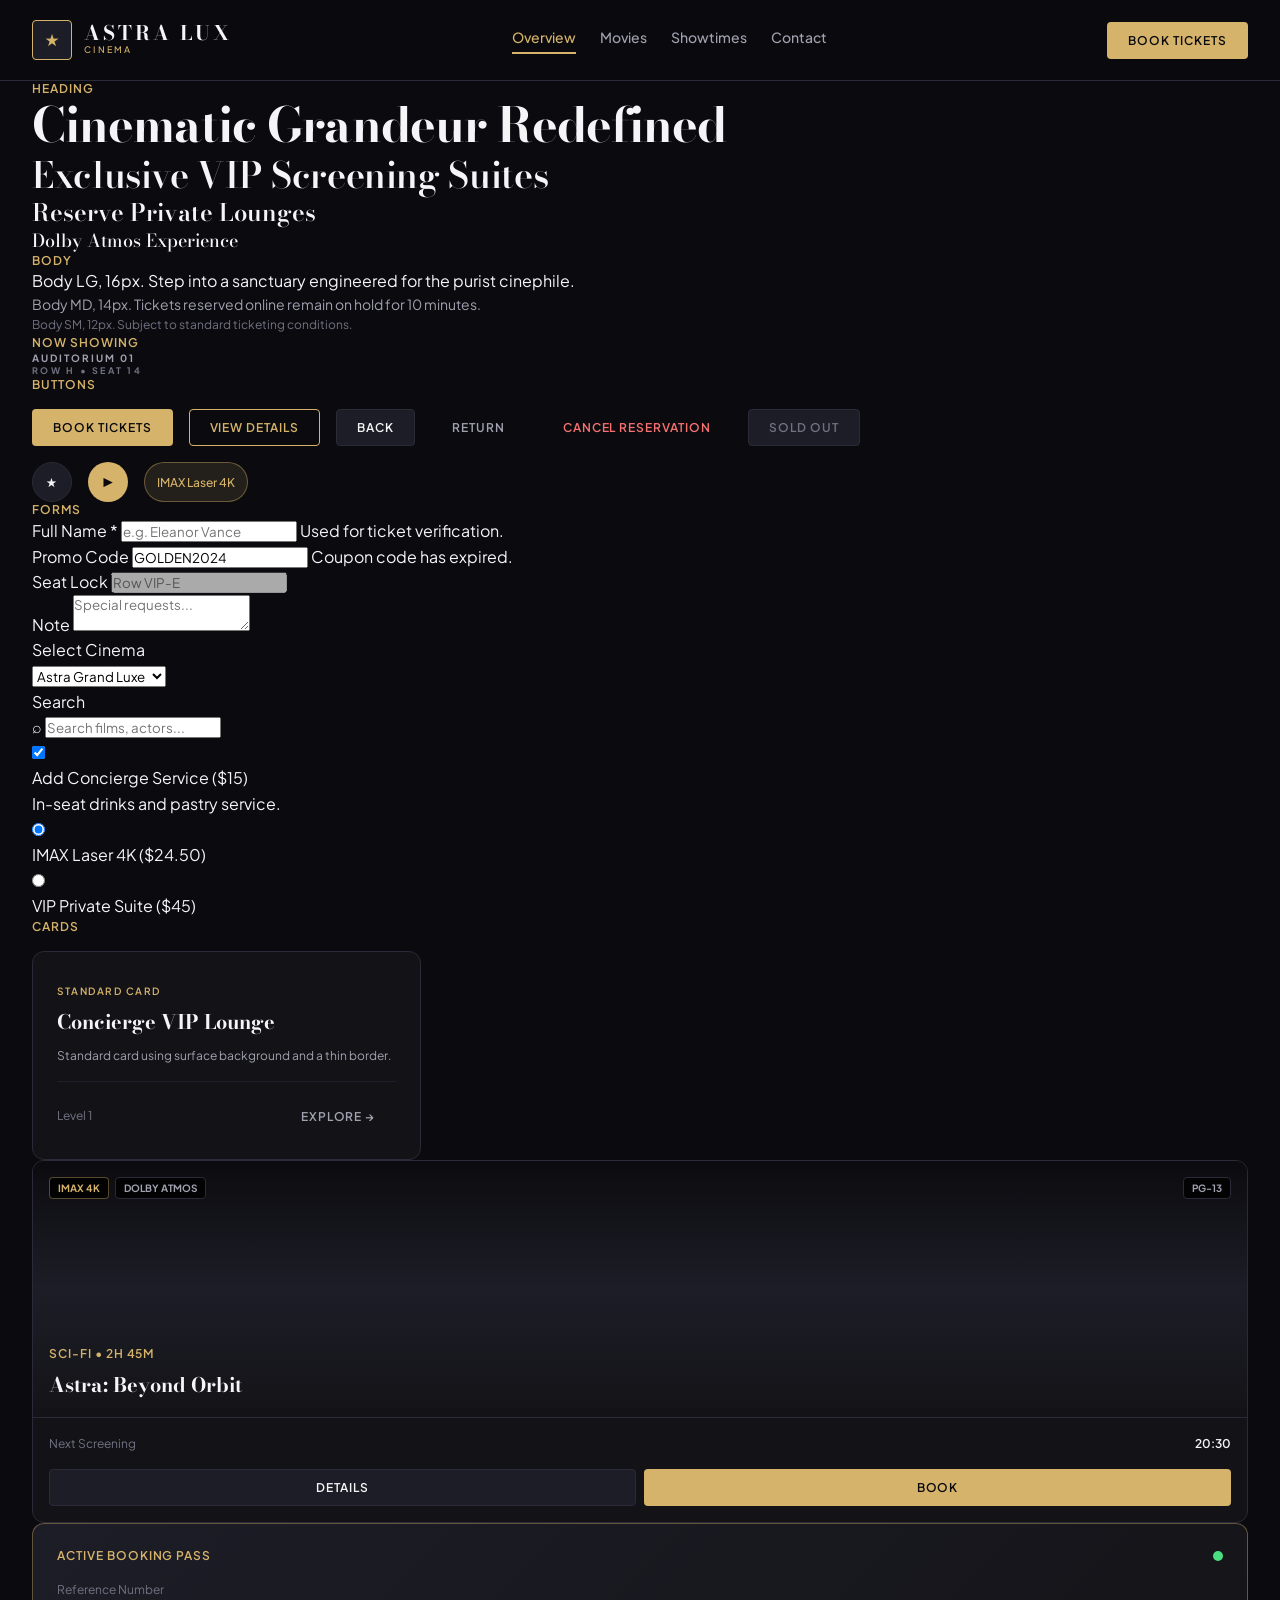
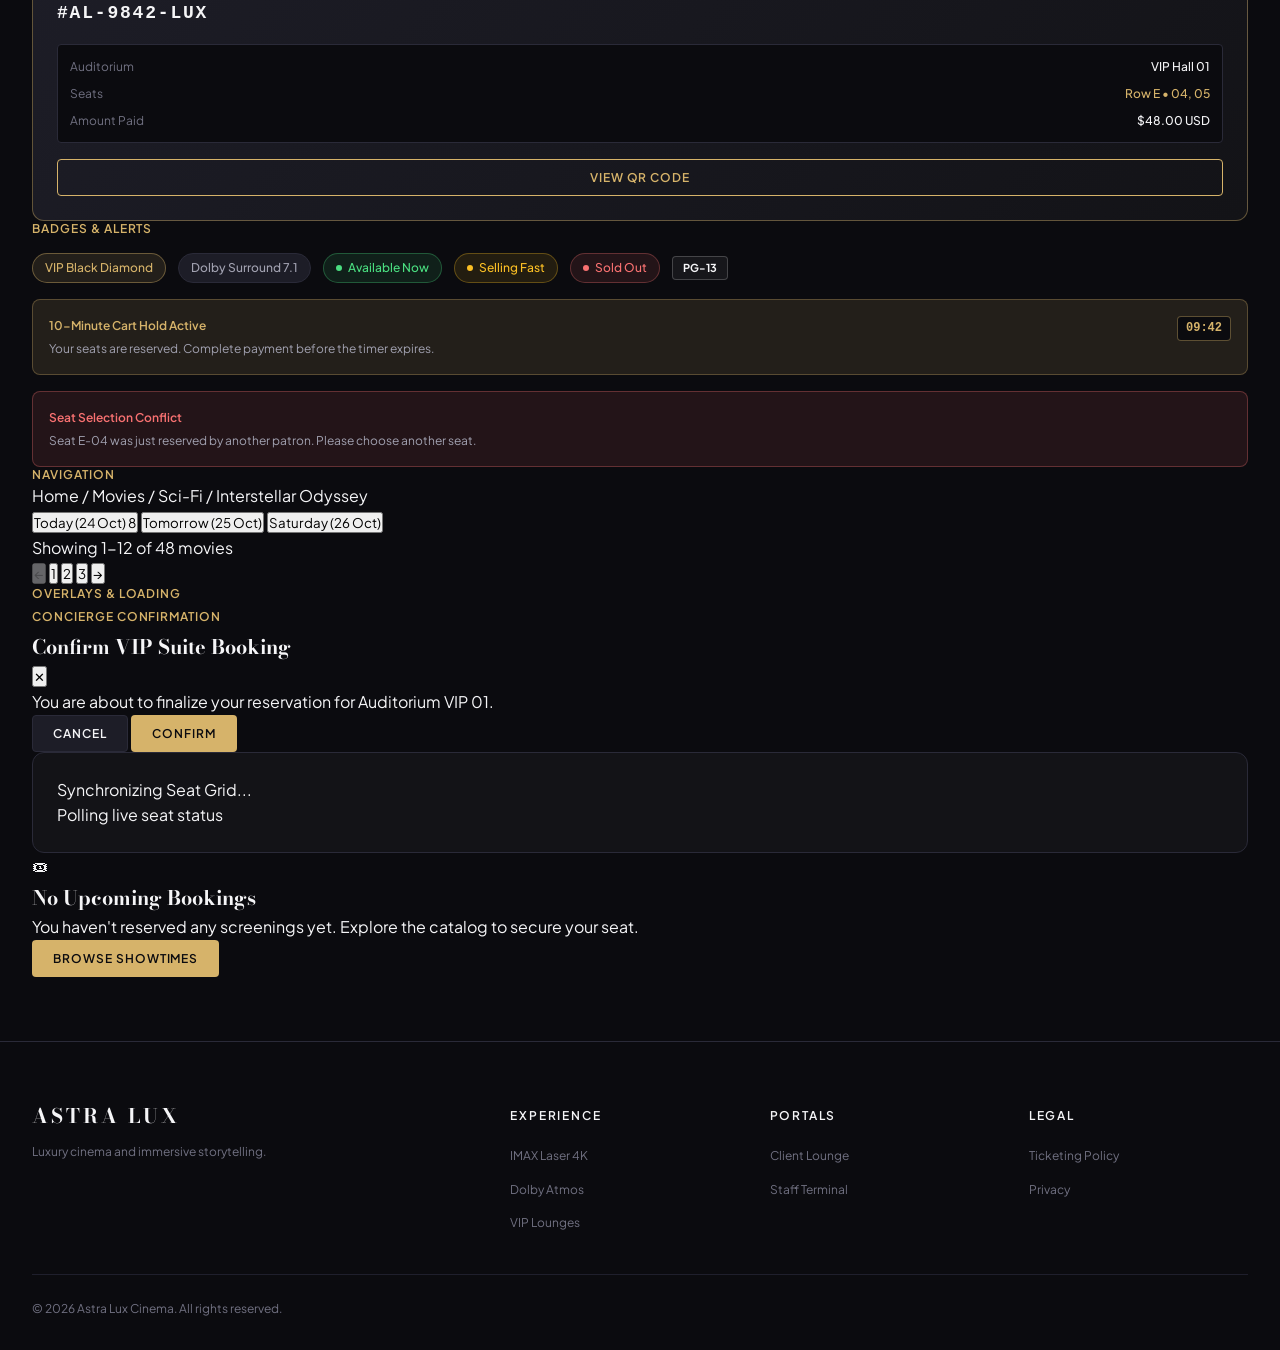
==== index.html @ 8c8167d5 "feat: add navigation and overlay components" ====
<!DOCTYPE html>
<html lang ="en">
    <head>
        <meta charset="UTF-8">
        <meta name="viewport" content="width=device-width, initial-scale=1.0">
        <title>Astra Lux Design System</title>

       <link rel="preconnect" href="https://fonts.googleapis.com">
       <link rel="preconnect" href="https://fonts.gstatic.com" crossorigin>
       <link href="https://fonts.googleapis.com/css2?family=Bodoni+Moda:wght@400..900&family=Plus+Jakarta+Sans:wght@300;400;500;600;700&display=swap" rel="stylesheet">
        <link rel="stylesheet" href="assets/css/style.css">
    </head>
   <body>
    <header class="site-header">
        <div class="container header-inner">
            <div class="logo">
                <div class="logo-mark">★</div>
                <div>
                    <span class="logo-name">Astra Lux</span>
                    <span class="logo-sub">Cinema</span>
                </div>
            </div>

            <nav class="nav">
                <a class="nav-link active" href="#">Overview</a>
                <a class="nav-link" href="#">Movies</a>
                <a class="nav-link" href="#">Showtimes</a>
                <a class="nav-link" href="#">Contact</a>
            </nav>

            <button class="btn btn-primary">Book Tickets</button>
        </div>
    </header>

    <main>
    <div class="container">

        <section>
            <p class="label-lg">Heading</p>
            <h1 class="heading-xl">Cinematic Grandeur Redefined</h1>
            <h2 class="heading-lg">Exclusive VIP Screening Suites</h2>
            <h3 class="heading-md">Reserve Private Lounges</h3>
            <h4 class="heading-sm">Dolby Atmos Experience</h4>
        </section>

        <section>
            <p class="label-lg">Body</p>
            <p class="body-lg">Body LG, 16px. Step into a sanctuary engineered for the purist cinephile.</p>
            <p class="body-md">Body MD, 14px. Tickets reserved online remain on hold for 10 minutes.</p>
            <p class="body-sm">Body SM, 12px. Subject to standard ticketing conditions.</p>
        </section>

        <section>
            <p class="label-lg">Now Showing</p>
            <p class="label-md">Auditorium 01</p>
            <p class="label-sm">Row H • Seat 14</p>
        </section>
        <section>
    <p class="label-lg">Buttons</p>

    <div class="btn-row">
        <button class="btn btn-primary">Book Tickets</button>
        <button class="btn btn-outline">View Details</button>
        <button class="btn btn-surface">Back</button>
        <button class="btn btn-ghost">Return</button>
        <button class="btn btn-danger">Cancel Reservation</button>
        <button class="btn btn-primary" disabled>Sold Out</button>
    </div>

    <div class="btn-row">
        <button class="btn btn-icon btn-surface" aria-label="Bookmark">★</button>
        <button class="btn btn-icon btn-primary" aria-label="Play">▶</button>
        <button class="btn btn-pill">IMAX Laser 4K</button>
    </div>
</section>
<section>
    <p class="label-lg">Forms</p>

    <div class="form-group">
        <label class="form-label" for="name">
            Full Name <span class="form-required">*</span>
        </label>
        <input class="form-input" id="name" type="text" placeholder="e.g. Eleanor Vance">
        <span class="form-help">Used for ticket verification.</span>
    </div>

    <div class="form-group">
        <label class="form-label" for="promo">Promo Code</label>
        <input class="form-input error" id="promo" type="text" value="GOLDEN2024">
        <span class="form-error">Coupon code has expired.</span>
    </div>

    <div class="form-group">
        <label class="form-label" for="seat">Seat Lock</label>
        <input class="form-input" id="seat" type="text" value="Row VIP-E" disabled>
    </div>

    <div class="form-group">
        <label class="form-label" for="note">Note</label>
        <textarea class="form-input form-textarea" id="note" placeholder="Special requests..."></textarea>
    </div>
    <div class="form-grid">
    <div class="form-group">
        <label class="form-label" for="cinema">Select Cinema</label>
        <div class="form-select-wrap">
            <select class="form-select" id="cinema">
                <option>Astra Grand Luxe</option>
                <option>Astra IMAX Marina</option>
                <option>Astra VIP Suites</option>
            </select>
        </div>
    </div>

    <div class="form-group">
        <label class="form-label" for="search">Search</label>
        <div class="form-search">
            <span class="form-icon">⌕</span>
            <input class="form-input" id="search" type="text" placeholder="Search films, actors...">
        </div>
    </div>
</div>

<label class="form-check">
    <input type="checkbox" checked>
    <div>
        <span class="form-check-title">Add Concierge Service ($15)</span>
        <p class="form-check-desc">In-seat drinks and pastry service.</p>
    </div>
</label>

<label class="form-check">
    <input type="radio" name="tier" checked>
    <div><span class="form-check-title">IMAX Laser 4K ($24.50)</span></div>
</label>

<label class="form-check">
    <input type="radio" name="tier">
    <div><span class="form-check-title">VIP Private Suite ($45)</span></div>
</label>

</section>
<section>
    <p class="label-lg">Cards</p>

    <div class="card-grid">
        <div class="card">
            <span class="card-label">Standard Card</span>
            <h3 class="card-title">Concierge VIP Lounge</h3>
            <p class="card-text">Standard card using surface background and a thin border.</p>
            <div class="card-footer">
                <span class="body-sm">Level 1</span>
                <button class="btn btn-ghost">Explore →</button>
            </div>
        </div>
    </div>
</section>
<div class="movie-card">
    <div class="movie-poster">
        <div class="poster-top">
            <div class="poster-tags">
                <span class="poster-tag poster-tag-gold">IMAX 4K</span>
                <span class="poster-tag">Dolby Atmos</span>
            </div>
            <span class="poster-tag">PG-13</span>
        </div>
        <div>
            <span class="label-lg">Sci-Fi • 2h 45m</span>
            <h3 class="card-title">Astra: Beyond Orbit</h3>
        </div>
    </div>
    <div class="movie-body">
        <div class="movie-row">
            <span>Next Screening</span>
            <span class="movie-time">20:30</span>
        </div>
        <div class="movie-actions">
            <button class="btn btn-surface">Details</button>
            <button class="btn btn-primary">Book</button>
        </div>
    </div>
</div>

<div class="pass">
    <div class="pass-header">
        <span class="label-lg">Active Booking Pass</span>
        <span class="pass-dot"></span>
    </div>

    <p class="pass-label">Reference Number</p>
    <p class="pass-ref">#AL-9842-LUX</p>

    <div class="pass-details">
        <div class="pass-row">
            <span>Auditorium</span>
            <span class="pass-value">VIP Hall 01</span>
        </div>
        <div class="pass-row">
            <span>Seats</span>
            <span class="pass-value pass-gold">Row E • 04, 05</span>
        </div>
        <div class="pass-row">
            <span>Amount Paid</span>
            <span class="pass-value">$48.00 USD</span>
        </div>
    </div>

    <button class="btn btn-outline pass-btn">View QR Code</button>
</div>
<section>
    <p class="label-lg">Badges &amp; Alerts</p>

    <div class="badge-row">
        <span class="badge badge-gold">VIP Black Diamond</span>
        <span class="badge badge-neutral">Dolby Surround 7.1</span>
        <span class="badge badge-success"><span class="badge-dot"></span>Available Now</span>
        <span class="badge badge-warning"><span class="badge-dot"></span>Selling Fast</span>
        <span class="badge badge-error"><span class="badge-dot"></span>Sold Out</span>
        <span class="badge badge-rating">PG-13</span>
    </div>

    <div class="alert alert-info">
        <div>
            <span class="alert-title">10-Minute Cart Hold Active</span>
            <p class="alert-text">Your seats are reserved. Complete payment before the timer expires.</p>
        </div>
        <span class="alert-timer">09:42</span>
    </div>

    <div class="alert alert-error">
        <div>
            <span class="alert-title">Seat Selection Conflict</span>
            <p class="alert-text">Seat E-04 was just reserved by another patron. Please choose another seat.</p>
        </div>
    </div>
</section>
<section>
    <p class="label-lg">Navigation</p>

    <nav class="breadcrumb">
        <a href="#">Home</a>
        <span>/</span>
        <a href="#">Movies</a>
        <span>/</span>
        <a href="#">Sci-Fi</a>
        <span>/</span>
        <span class="breadcrumb-current">Interstellar Odyssey</span>
    </nav>

    <div class="tabs">
        <button class="tab active">Today (24 Oct) <span class="tab-count">8</span></button>
        <button class="tab">Tomorrow (25 Oct)</button>
        <button class="tab">Saturday (26 Oct)</button>
    </div>

    <div class="pagination">
        <span class="pagination-info">Showing 1-12 of 48 movies</span>
        <div class="pagination-pages">
            <button class="page-btn" disabled>←</button>
            <button class="page-btn active">1</button>
            <button class="page-btn">2</button>
            <button class="page-btn">3</button>
            <button class="page-btn">→</button>
        </div>
    </div>
</section>
<section>
    <p class="label-lg">Overlays &amp; Loading</p>

    <div class="overlay-grid">

        <!-- Modal -->
        <div class="modal">
            <div class="modal-header">
                <div>
                    <span class="label-lg">Concierge Confirmation</span>
                    <h4 class="card-title">Confirm VIP Suite Booking</h4>
                </div>
                <button class="modal-close" aria-label="Close">✕</button>
            </div>
            <p class="modal-text">You are about to finalize your reservation for Auditorium VIP 01.</p>
            <div class="modal-actions">
                <button class="btn btn-surface">Cancel</button>
                <button class="btn btn-primary">Confirm</button>
            </div>
        </div>

        <!-- Loading -->
        <div class="card">
            <div class="loading-row">
                <div class="spinner"></div>
                <div>
                    <p class="loading-title">Synchronizing Seat Grid...</p>
                    <p class="loading-sub">Polling live seat status</p>
                </div>
            </div>
            <div class="skeleton-box">
                <div class="skeleton skeleton-line-lg"></div>
                <div class="skeleton skeleton-line-md"></div>
                <div class="skeleton skeleton-block"></div>
            </div>
        </div>

        <!-- Trạng thái trống -->
        <div class="empty">
            <div class="empty-icon">🎟</div>
            <h4 class="card-title">No Upcoming Bookings</h4>
            <p class="empty-text">You haven't reserved any screenings yet. Explore the catalog to secure your seat.</p>
            <button class="btn btn-primary">Browse Showtimes</button>
        </div>

    </div>
</section>
    </div>
</main>
    <footer class="site-footer">
    <div class="container">
        <div class="footer-grid">
            <div>
                <span class="logo-name">Astra Lux</span>
                <p class="footer-desc">Luxury cinema and immersive storytelling.</p>
            </div>

            <div>
                <span class="footer-title">Experience</span>
                <ul class="footer-links">
                    <li><a href="#">IMAX Laser 4K</a></li>
                    <li><a href="#">Dolby Atmos</a></li>
                    <li><a href="#">VIP Lounges</a></li>
                </ul>
            </div>

            <div>
                <span class="footer-title">Portals</span>
                <ul class="footer-links">
                    <li><a href="#">Client Lounge</a></li>
                    <li><a href="#">Staff Terminal</a></li>
                </ul>
            </div>

            <div>
                <span class="footer-title">Legal</span>
                <ul class="footer-links">
                    <li><a href="#">Ticketing Policy</a></li>
                    <li><a href="#">Privacy</a></li>
                </ul>
            </div>
        </div>

        <div class="footer-bottom">© 2026 Astra Lux Cinema. All rights reserved.</div>

    </div>
</footer>
</body>
</html>
---- assets/css/style.css ----
@import url("variables.css");
@import url("base.css");
@import url("typography.css");
@import url("buttons.css");
@import url("forms.css");
@import url("cards.css");
@import url("feedback.css");
@import url("layout.css");
@import url("responsive.css");
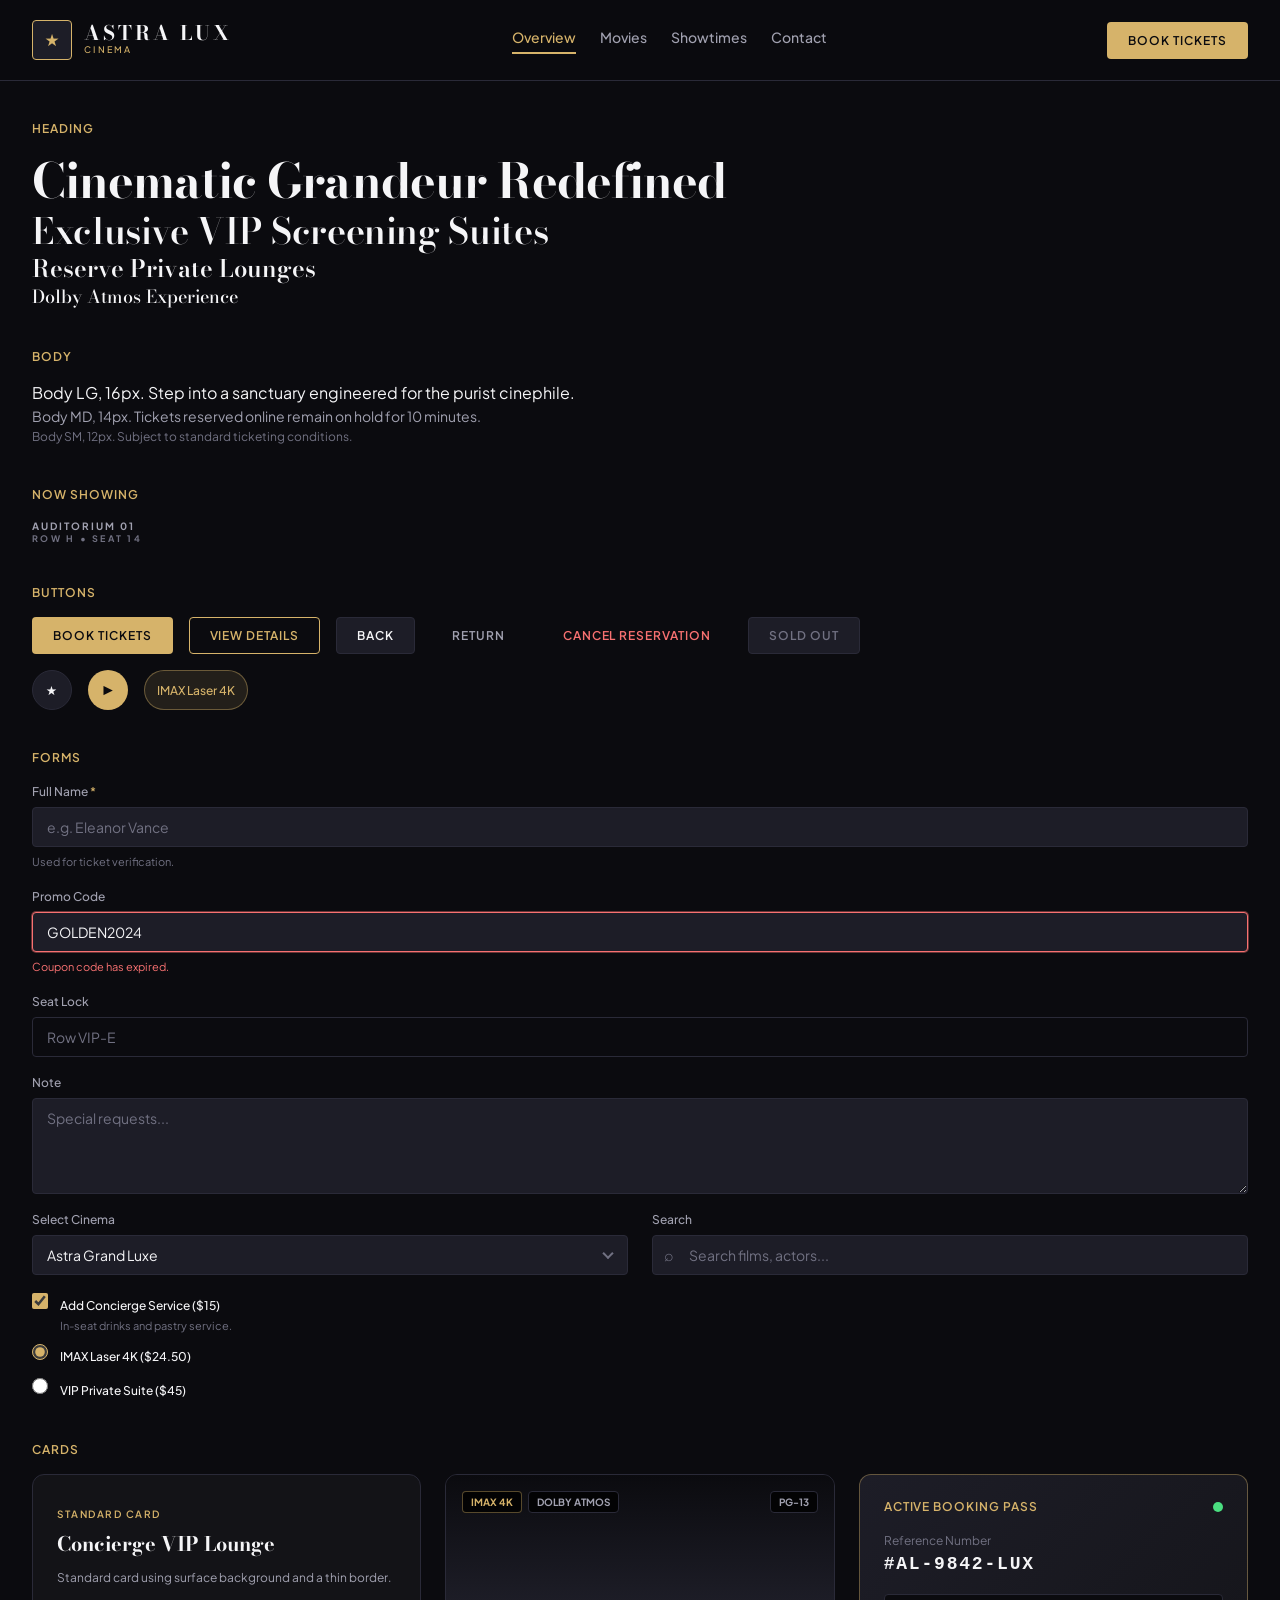
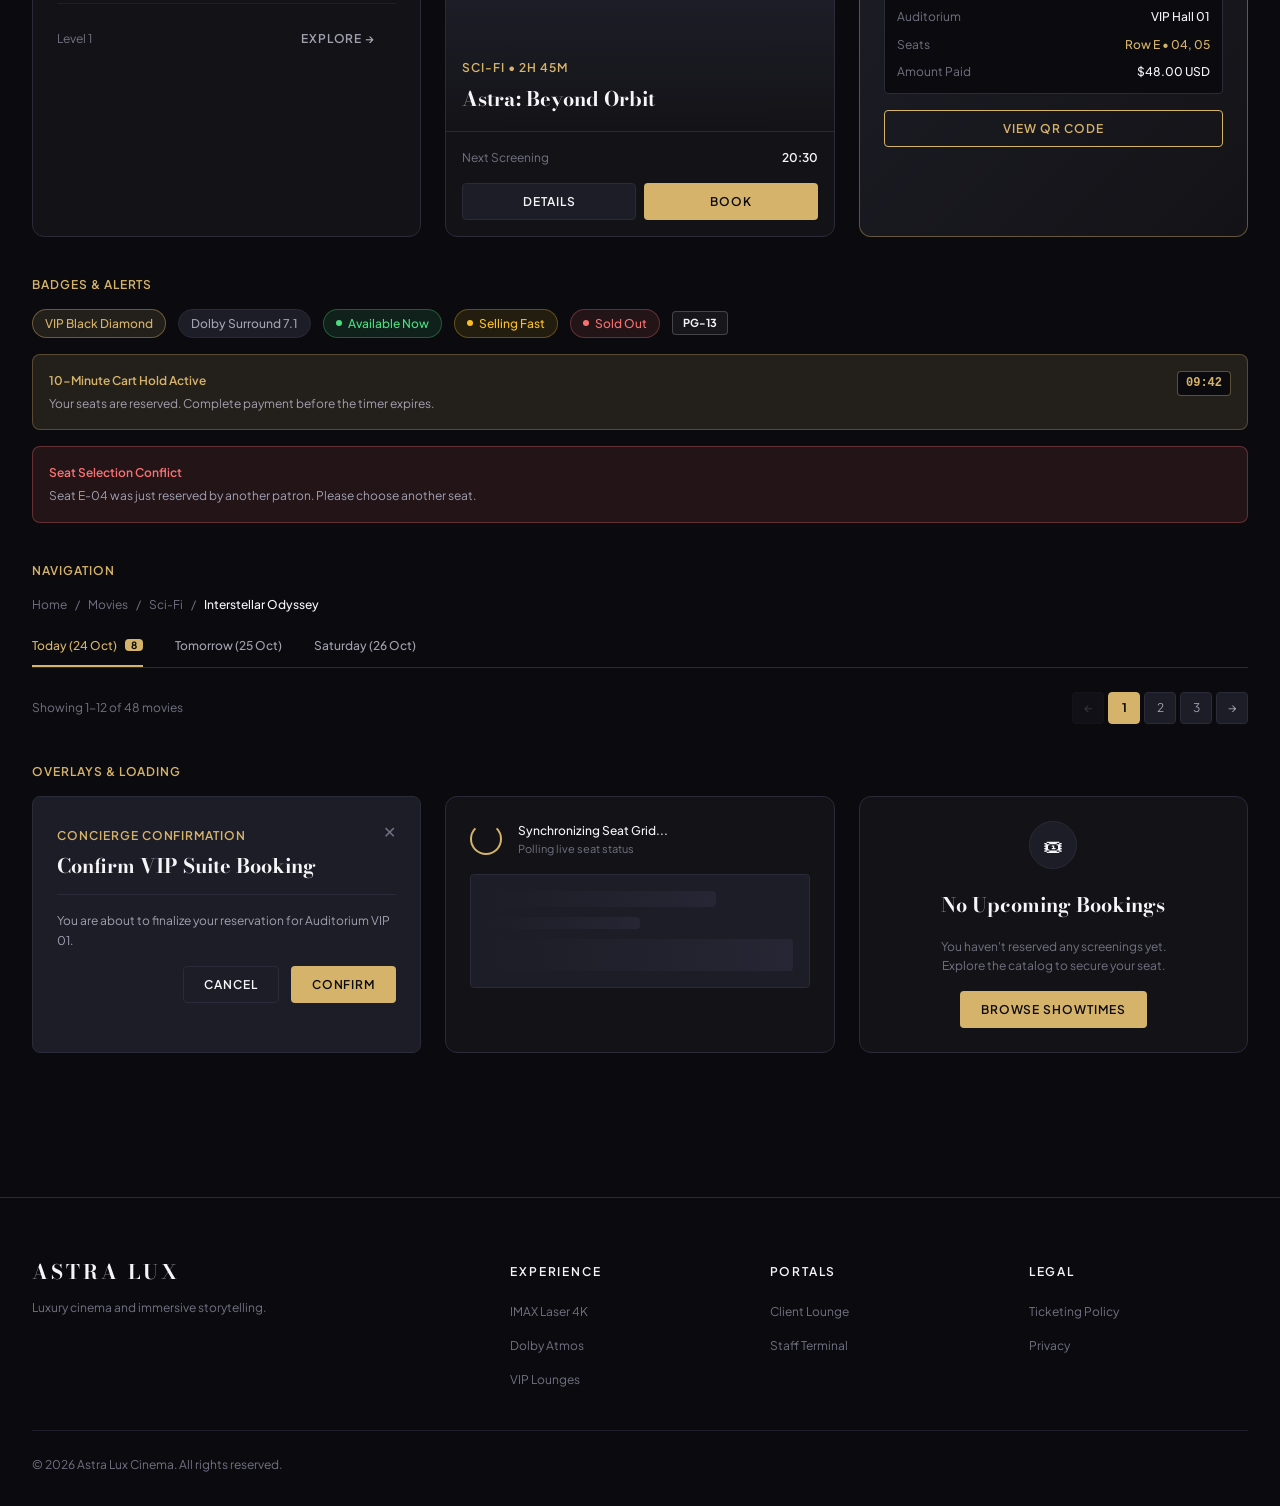
==== commit 2bfc11c3: "fix: group cards inside card-grid" ====
--- a/index.html
+++ b/index.html
@@ -1,16 +1,20 @@
 <!DOCTYPE html>
-<html lang ="en">
-    <head>
-        <meta charset="UTF-8">
-        <meta name="viewport" content="width=device-width, initial-scale=1.0">
-        <title>Astra Lux Design System</title>
-
-       <link rel="preconnect" href="https://fonts.googleapis.com">
-       <link rel="preconnect" href="https://fonts.gstatic.com" crossorigin>
-       <link href="https://fonts.googleapis.com/css2?family=Bodoni+Moda:wght@400..900&family=Plus+Jakarta+Sans:wght@300;400;500;600;700&display=swap" rel="stylesheet">
-        <link rel="stylesheet" href="assets/css/style.css">
-    </head>
-   <body>
+<html lang="en">
+
+<head>
+    <meta charset="UTF-8">
+    <meta name="viewport" content="width=device-width, initial-scale=1.0">
+    <title>Astra Lux Design System</title>
+
+    <link rel="preconnect" href="https://fonts.googleapis.com">
+    <link rel="preconnect" href="https://fonts.gstatic.com" crossorigin>
+    <link
+        href="https://fonts.googleapis.com/css2?family=Bodoni+Moda:wght@400..900&family=Plus+Jakarta+Sans:wght@300;400;500;600;700&display=swap"
+        rel="stylesheet">
+    <link rel="stylesheet" href="assets/css/style.css">
+</head>
+
+<body>
     <header class="site-header">
         <div class="container header-inner">
             <div class="logo">
@@ -33,322 +37,323 @@
     </header>
 
     <main>
-    <div class="container">
-
-        <section>
-            <p class="label-lg">Heading</p>
-            <h1 class="heading-xl">Cinematic Grandeur Redefined</h1>
-            <h2 class="heading-lg">Exclusive VIP Screening Suites</h2>
-            <h3 class="heading-md">Reserve Private Lounges</h3>
-            <h4 class="heading-sm">Dolby Atmos Experience</h4>
-        </section>
-
-        <section>
-            <p class="label-lg">Body</p>
-            <p class="body-lg">Body LG, 16px. Step into a sanctuary engineered for the purist cinephile.</p>
-            <p class="body-md">Body MD, 14px. Tickets reserved online remain on hold for 10 minutes.</p>
-            <p class="body-sm">Body SM, 12px. Subject to standard ticketing conditions.</p>
-        </section>
-
-        <section>
-            <p class="label-lg">Now Showing</p>
-            <p class="label-md">Auditorium 01</p>
-            <p class="label-sm">Row H • Seat 14</p>
-        </section>
-        <section>
-    <p class="label-lg">Buttons</p>
-
-    <div class="btn-row">
-        <button class="btn btn-primary">Book Tickets</button>
-        <button class="btn btn-outline">View Details</button>
-        <button class="btn btn-surface">Back</button>
-        <button class="btn btn-ghost">Return</button>
-        <button class="btn btn-danger">Cancel Reservation</button>
-        <button class="btn btn-primary" disabled>Sold Out</button>
-    </div>
-
-    <div class="btn-row">
-        <button class="btn btn-icon btn-surface" aria-label="Bookmark">★</button>
-        <button class="btn btn-icon btn-primary" aria-label="Play">▶</button>
-        <button class="btn btn-pill">IMAX Laser 4K</button>
-    </div>
-</section>
-<section>
-    <p class="label-lg">Forms</p>
-
-    <div class="form-group">
-        <label class="form-label" for="name">
-            Full Name <span class="form-required">*</span>
-        </label>
-        <input class="form-input" id="name" type="text" placeholder="e.g. Eleanor Vance">
-        <span class="form-help">Used for ticket verification.</span>
-    </div>
-
-    <div class="form-group">
-        <label class="form-label" for="promo">Promo Code</label>
-        <input class="form-input error" id="promo" type="text" value="GOLDEN2024">
-        <span class="form-error">Coupon code has expired.</span>
-    </div>
-
-    <div class="form-group">
-        <label class="form-label" for="seat">Seat Lock</label>
-        <input class="form-input" id="seat" type="text" value="Row VIP-E" disabled>
-    </div>
-
-    <div class="form-group">
-        <label class="form-label" for="note">Note</label>
-        <textarea class="form-input form-textarea" id="note" placeholder="Special requests..."></textarea>
-    </div>
-    <div class="form-grid">
-    <div class="form-group">
-        <label class="form-label" for="cinema">Select Cinema</label>
-        <div class="form-select-wrap">
-            <select class="form-select" id="cinema">
-                <option>Astra Grand Luxe</option>
-                <option>Astra IMAX Marina</option>
-                <option>Astra VIP Suites</option>
-            </select>
+        <div class="container">
+
+            <section>
+                <p class="label-lg">Heading</p>
+                <h1 class="heading-xl">Cinematic Grandeur Redefined</h1>
+                <h2 class="heading-lg">Exclusive VIP Screening Suites</h2>
+                <h3 class="heading-md">Reserve Private Lounges</h3>
+                <h4 class="heading-sm">Dolby Atmos Experience</h4>
+            </section>
+
+            <section>
+                <p class="label-lg">Body</p>
+                <p class="body-lg">Body LG, 16px. Step into a sanctuary engineered for the purist cinephile.</p>
+                <p class="body-md">Body MD, 14px. Tickets reserved online remain on hold for 10 minutes.</p>
+                <p class="body-sm">Body SM, 12px. Subject to standard ticketing conditions.</p>
+            </section>
+
+            <section>
+                <p class="label-lg">Now Showing</p>
+                <p class="label-md">Auditorium 01</p>
+                <p class="label-sm">Row H • Seat 14</p>
+            </section>
+            <section>
+                <p class="label-lg">Buttons</p>
+
+                <div class="btn-row">
+                    <button class="btn btn-primary">Book Tickets</button>
+                    <button class="btn btn-outline">View Details</button>
+                    <button class="btn btn-surface">Back</button>
+                    <button class="btn btn-ghost">Return</button>
+                    <button class="btn btn-danger">Cancel Reservation</button>
+                    <button class="btn btn-primary" disabled>Sold Out</button>
+                </div>
+
+                <div class="btn-row">
+                    <button class="btn btn-icon btn-surface" aria-label="Bookmark">★</button>
+                    <button class="btn btn-icon btn-primary" aria-label="Play">▶</button>
+                    <button class="btn btn-pill">IMAX Laser 4K</button>
+                </div>
+            </section>
+            <section>
+                <p class="label-lg">Forms</p>
+
+                <div class="form-group">
+                    <label class="form-label" for="name">
+                        Full Name <span class="form-required">*</span>
+                    </label>
+                    <input class="form-input" id="name" type="text" placeholder="e.g. Eleanor Vance">
+                    <span class="form-help">Used for ticket verification.</span>
+                </div>
+
+                <div class="form-group">
+                    <label class="form-label" for="promo">Promo Code</label>
+                    <input class="form-input error" id="promo" type="text" value="GOLDEN2024">
+                    <span class="form-error">Coupon code has expired.</span>
+                </div>
+
+                <div class="form-group">
+                    <label class="form-label" for="seat">Seat Lock</label>
+                    <input class="form-input" id="seat" type="text" value="Row VIP-E" disabled>
+                </div>
+
+                <div class="form-group">
+                    <label class="form-label" for="note">Note</label>
+                    <textarea class="form-input form-textarea" id="note" placeholder="Special requests..."></textarea>
+                </div>
+                <div class="form-grid">
+                    <div class="form-group">
+                        <label class="form-label" for="cinema">Select Cinema</label>
+                        <div class="form-select-wrap">
+                            <select class="form-select" id="cinema">
+                                <option>Astra Grand Luxe</option>
+                                <option>Astra IMAX Marina</option>
+                                <option>Astra VIP Suites</option>
+                            </select>
+                        </div>
+                    </div>
+
+                    <div class="form-group">
+                        <label class="form-label" for="search">Search</label>
+                        <div class="form-search">
+                            <span class="form-icon">⌕</span>
+                            <input class="form-input" id="search" type="text" placeholder="Search films, actors...">
+                        </div>
+                    </div>
+                </div>
+
+                <label class="form-check">
+                    <input type="checkbox" checked>
+                    <div>
+                        <span class="form-check-title">Add Concierge Service ($15)</span>
+                        <p class="form-check-desc">In-seat drinks and pastry service.</p>
+                    </div>
+                </label>
+
+                <label class="form-check">
+                    <input type="radio" name="tier" checked>
+                    <div><span class="form-check-title">IMAX Laser 4K ($24.50)</span></div>
+                </label>
+
+                <label class="form-check">
+                    <input type="radio" name="tier">
+                    <div><span class="form-check-title">VIP Private Suite ($45)</span></div>
+                </label>
+
+            </section>
+            <section>
+                <p class="label-lg">Cards</p>
+                <div class="card-grid">
+                    <div class="card">
+                        <span class="card-label">Standard Card</span>
+                        <h3 class="card-title">Concierge VIP Lounge</h3>
+                        <p class="card-text">Standard card using surface background and a thin border.</p>
+                        <div class="card-footer">
+                            <span class="body-sm">Level 1</span>
+                            <button class="btn btn-ghost">Explore →</button>
+                        </div>
+                    </div>
+                    <div class="movie-card">
+                        <div class="movie-poster">
+                            <div class="poster-top">
+                                <div class="poster-tags">
+                                    <span class="poster-tag poster-tag-gold">IMAX 4K</span>
+                                    <span class="poster-tag">Dolby Atmos</span>
+                                </div>
+                                <span class="poster-tag">PG-13</span>
+                            </div>
+                            <div>
+                                <span class="label-lg">Sci-Fi • 2h 45m</span>
+                                <h3 class="card-title">Astra: Beyond Orbit</h3>
+                            </div>
+                        </div>
+                        <div class="movie-body">
+                            <div class="movie-row">
+                                <span>Next Screening</span>
+                                <span class="movie-time">20:30</span>
+                            </div>
+                            <div class="movie-actions">
+                                <button class="btn btn-surface">Details</button>
+                                <button class="btn btn-primary">Book</button>
+                            </div>
+                        </div>
+                    </div>
+
+                    <div class="pass">
+                        <div class="pass-header">
+                            <span class="label-lg">Active Booking Pass</span>
+                            <span class="pass-dot"></span>
+                        </div>
+
+                        <p class="pass-label">Reference Number</p>
+                        <p class="pass-ref">#AL-9842-LUX</p>
+
+                        <div class="pass-details">
+                            <div class="pass-row">
+                                <span>Auditorium</span>
+                                <span class="pass-value">VIP Hall 01</span>
+                            </div>
+                            <div class="pass-row">
+                                <span>Seats</span>
+                                <span class="pass-value pass-gold">Row E • 04, 05</span>
+                            </div>
+                            <div class="pass-row">
+                                <span>Amount Paid</span>
+                                <span class="pass-value">$48.00 USD</span>
+                            </div>
+                        </div>
+
+                        <button class="btn btn-outline pass-btn">View QR Code</button>
+                    </div>
+                </div>
+            </section>
+            <section>
+                <p class="label-lg">Badges &amp; Alerts</p>
+
+                <div class="badge-row">
+                    <span class="badge badge-gold">VIP Black Diamond</span>
+                    <span class="badge badge-neutral">Dolby Surround 7.1</span>
+                    <span class="badge badge-success"><span class="badge-dot"></span>Available Now</span>
+                    <span class="badge badge-warning"><span class="badge-dot"></span>Selling Fast</span>
+                    <span class="badge badge-error"><span class="badge-dot"></span>Sold Out</span>
+                    <span class="badge badge-rating">PG-13</span>
+                </div>
+
+                <div class="alert alert-info">
+                    <div>
+                        <span class="alert-title">10-Minute Cart Hold Active</span>
+                        <p class="alert-text">Your seats are reserved. Complete payment before the timer expires.</p>
+                    </div>
+                    <span class="alert-timer">09:42</span>
+                </div>
+
+                <div class="alert alert-error">
+                    <div>
+                        <span class="alert-title">Seat Selection Conflict</span>
+                        <p class="alert-text">Seat E-04 was just reserved by another patron. Please choose another seat.
+                        </p>
+                    </div>
+                </div>
+            </section>
+            <section>
+                <p class="label-lg">Navigation</p>
+
+                <nav class="breadcrumb">
+                    <a href="#">Home</a>
+                    <span>/</span>
+                    <a href="#">Movies</a>
+                    <span>/</span>
+                    <a href="#">Sci-Fi</a>
+                    <span>/</span>
+                    <span class="breadcrumb-current">Interstellar Odyssey</span>
+                </nav>
+
+                <div class="tabs">
+                    <button class="tab active">Today (24 Oct) <span class="tab-count">8</span></button>
+                    <button class="tab">Tomorrow (25 Oct)</button>
+                    <button class="tab">Saturday (26 Oct)</button>
+                </div>
+
+                <div class="pagination">
+                    <span class="pagination-info">Showing 1-12 of 48 movies</span>
+                    <div class="pagination-pages">
+                        <button class="page-btn" disabled>←</button>
+                        <button class="page-btn active">1</button>
+                        <button class="page-btn">2</button>
+                        <button class="page-btn">3</button>
+                        <button class="page-btn">→</button>
+                    </div>
+                </div>
+            </section>
+            <section>
+                <p class="label-lg">Overlays &amp; Loading</p>
+
+                <div class="overlay-grid">
+
+                    <!-- Modal -->
+                    <div class="modal">
+                        <div class="modal-header">
+                            <div>
+                                <span class="label-lg">Concierge Confirmation</span>
+                                <h4 class="card-title">Confirm VIP Suite Booking</h4>
+                            </div>
+                            <button class="modal-close" aria-label="Close">✕</button>
+                        </div>
+                        <p class="modal-text">You are about to finalize your reservation for Auditorium VIP 01.</p>
+                        <div class="modal-actions">
+                            <button class="btn btn-surface">Cancel</button>
+                            <button class="btn btn-primary">Confirm</button>
+                        </div>
+                    </div>
+
+                    <!-- Loading -->
+                    <div class="card">
+                        <div class="loading-row">
+                            <div class="spinner"></div>
+                            <div>
+                                <p class="loading-title">Synchronizing Seat Grid...</p>
+                                <p class="loading-sub">Polling live seat status</p>
+                            </div>
+                        </div>
+                        <div class="skeleton-box">
+                            <div class="skeleton skeleton-line-lg"></div>
+                            <div class="skeleton skeleton-line-md"></div>
+                            <div class="skeleton skeleton-block"></div>
+                        </div>
+                    </div>
+
+                    <!-- Trạng thái trống -->
+                    <div class="empty">
+                        <div class="empty-icon">🎟</div>
+                        <h4 class="card-title">No Upcoming Bookings</h4>
+                        <p class="empty-text">You haven't reserved any screenings yet. Explore the catalog to secure
+                            your seat.</p>
+                        <button class="btn btn-primary">Browse Showtimes</button>
+                    </div>
+                </div>
+            </section>
         </div>
-    </div>
-
-    <div class="form-group">
-        <label class="form-label" for="search">Search</label>
-        <div class="form-search">
-            <span class="form-icon">⌕</span>
-            <input class="form-input" id="search" type="text" placeholder="Search films, actors...">
+    </main>
+    <footer class="site-footer">
+        <div class="container">
+            <div class="footer-grid">
+                <div>
+                    <span class="logo-name">Astra Lux</span>
+                    <p class="footer-desc">Luxury cinema and immersive storytelling.</p>
+                </div>
+
+                <div>
+                    <span class="footer-title">Experience</span>
+                    <ul class="footer-links">
+                        <li><a href="#">IMAX Laser 4K</a></li>
+                        <li><a href="#">Dolby Atmos</a></li>
+                        <li><a href="#">VIP Lounges</a></li>
+                    </ul>
+                </div>
+
+                <div>
+                    <span class="footer-title">Portals</span>
+                    <ul class="footer-links">
+                        <li><a href="#">Client Lounge</a></li>
+                        <li><a href="#">Staff Terminal</a></li>
+                    </ul>
+                </div>
+
+                <div>
+                    <span class="footer-title">Legal</span>
+                    <ul class="footer-links">
+                        <li><a href="#">Ticketing Policy</a></li>
+                        <li><a href="#">Privacy</a></li>
+                    </ul>
+                </div>
+            </div>
+
+            <div class="footer-bottom">© 2026 Astra Lux Cinema. All rights reserved.</div>
+
         </div>
-    </div>
-</div>
-
-<label class="form-check">
-    <input type="checkbox" checked>
-    <div>
-        <span class="form-check-title">Add Concierge Service ($15)</span>
-        <p class="form-check-desc">In-seat drinks and pastry service.</p>
-    </div>
-</label>
-
-<label class="form-check">
-    <input type="radio" name="tier" checked>
-    <div><span class="form-check-title">IMAX Laser 4K ($24.50)</span></div>
-</label>
-
-<label class="form-check">
-    <input type="radio" name="tier">
-    <div><span class="form-check-title">VIP Private Suite ($45)</span></div>
-</label>
-
-</section>
-<section>
-    <p class="label-lg">Cards</p>
-
-    <div class="card-grid">
-        <div class="card">
-            <span class="card-label">Standard Card</span>
-            <h3 class="card-title">Concierge VIP Lounge</h3>
-            <p class="card-text">Standard card using surface background and a thin border.</p>
-            <div class="card-footer">
-                <span class="body-sm">Level 1</span>
-                <button class="btn btn-ghost">Explore →</button>
-            </div>
-        </div>
-    </div>
-</section>
-<div class="movie-card">
-    <div class="movie-poster">
-        <div class="poster-top">
-            <div class="poster-tags">
-                <span class="poster-tag poster-tag-gold">IMAX 4K</span>
-                <span class="poster-tag">Dolby Atmos</span>
-            </div>
-            <span class="poster-tag">PG-13</span>
-        </div>
-        <div>
-            <span class="label-lg">Sci-Fi • 2h 45m</span>
-            <h3 class="card-title">Astra: Beyond Orbit</h3>
-        </div>
-    </div>
-    <div class="movie-body">
-        <div class="movie-row">
-            <span>Next Screening</span>
-            <span class="movie-time">20:30</span>
-        </div>
-        <div class="movie-actions">
-            <button class="btn btn-surface">Details</button>
-            <button class="btn btn-primary">Book</button>
-        </div>
-    </div>
-</div>
-
-<div class="pass">
-    <div class="pass-header">
-        <span class="label-lg">Active Booking Pass</span>
-        <span class="pass-dot"></span>
-    </div>
-
-    <p class="pass-label">Reference Number</p>
-    <p class="pass-ref">#AL-9842-LUX</p>
-
-    <div class="pass-details">
-        <div class="pass-row">
-            <span>Auditorium</span>
-            <span class="pass-value">VIP Hall 01</span>
-        </div>
-        <div class="pass-row">
-            <span>Seats</span>
-            <span class="pass-value pass-gold">Row E • 04, 05</span>
-        </div>
-        <div class="pass-row">
-            <span>Amount Paid</span>
-            <span class="pass-value">$48.00 USD</span>
-        </div>
-    </div>
-
-    <button class="btn btn-outline pass-btn">View QR Code</button>
-</div>
-<section>
-    <p class="label-lg">Badges &amp; Alerts</p>
-
-    <div class="badge-row">
-        <span class="badge badge-gold">VIP Black Diamond</span>
-        <span class="badge badge-neutral">Dolby Surround 7.1</span>
-        <span class="badge badge-success"><span class="badge-dot"></span>Available Now</span>
-        <span class="badge badge-warning"><span class="badge-dot"></span>Selling Fast</span>
-        <span class="badge badge-error"><span class="badge-dot"></span>Sold Out</span>
-        <span class="badge badge-rating">PG-13</span>
-    </div>
-
-    <div class="alert alert-info">
-        <div>
-            <span class="alert-title">10-Minute Cart Hold Active</span>
-            <p class="alert-text">Your seats are reserved. Complete payment before the timer expires.</p>
-        </div>
-        <span class="alert-timer">09:42</span>
-    </div>
-
-    <div class="alert alert-error">
-        <div>
-            <span class="alert-title">Seat Selection Conflict</span>
-            <p class="alert-text">Seat E-04 was just reserved by another patron. Please choose another seat.</p>
-        </div>
-    </div>
-</section>
-<section>
-    <p class="label-lg">Navigation</p>
-
-    <nav class="breadcrumb">
-        <a href="#">Home</a>
-        <span>/</span>
-        <a href="#">Movies</a>
-        <span>/</span>
-        <a href="#">Sci-Fi</a>
-        <span>/</span>
-        <span class="breadcrumb-current">Interstellar Odyssey</span>
-    </nav>
-
-    <div class="tabs">
-        <button class="tab active">Today (24 Oct) <span class="tab-count">8</span></button>
-        <button class="tab">Tomorrow (25 Oct)</button>
-        <button class="tab">Saturday (26 Oct)</button>
-    </div>
-
-    <div class="pagination">
-        <span class="pagination-info">Showing 1-12 of 48 movies</span>
-        <div class="pagination-pages">
-            <button class="page-btn" disabled>←</button>
-            <button class="page-btn active">1</button>
-            <button class="page-btn">2</button>
-            <button class="page-btn">3</button>
-            <button class="page-btn">→</button>
-        </div>
-    </div>
-</section>
-<section>
-    <p class="label-lg">Overlays &amp; Loading</p>
-
-    <div class="overlay-grid">
-
-        <!-- Modal -->
-        <div class="modal">
-            <div class="modal-header">
-                <div>
-                    <span class="label-lg">Concierge Confirmation</span>
-                    <h4 class="card-title">Confirm VIP Suite Booking</h4>
-                </div>
-                <button class="modal-close" aria-label="Close">✕</button>
-            </div>
-            <p class="modal-text">You are about to finalize your reservation for Auditorium VIP 01.</p>
-            <div class="modal-actions">
-                <button class="btn btn-surface">Cancel</button>
-                <button class="btn btn-primary">Confirm</button>
-            </div>
-        </div>
-
-        <!-- Loading -->
-        <div class="card">
-            <div class="loading-row">
-                <div class="spinner"></div>
-                <div>
-                    <p class="loading-title">Synchronizing Seat Grid...</p>
-                    <p class="loading-sub">Polling live seat status</p>
-                </div>
-            </div>
-            <div class="skeleton-box">
-                <div class="skeleton skeleton-line-lg"></div>
-                <div class="skeleton skeleton-line-md"></div>
-                <div class="skeleton skeleton-block"></div>
-            </div>
-        </div>
-
-        <!-- Trạng thái trống -->
-        <div class="empty">
-            <div class="empty-icon">🎟</div>
-            <h4 class="card-title">No Upcoming Bookings</h4>
-            <p class="empty-text">You haven't reserved any screenings yet. Explore the catalog to secure your seat.</p>
-            <button class="btn btn-primary">Browse Showtimes</button>
-        </div>
-
-    </div>
-</section>
-    </div>
-</main>
-    <footer class="site-footer">
-    <div class="container">
-        <div class="footer-grid">
-            <div>
-                <span class="logo-name">Astra Lux</span>
-                <p class="footer-desc">Luxury cinema and immersive storytelling.</p>
-            </div>
-
-            <div>
-                <span class="footer-title">Experience</span>
-                <ul class="footer-links">
-                    <li><a href="#">IMAX Laser 4K</a></li>
-                    <li><a href="#">Dolby Atmos</a></li>
-                    <li><a href="#">VIP Lounges</a></li>
-                </ul>
-            </div>
-
-            <div>
-                <span class="footer-title">Portals</span>
-                <ul class="footer-links">
-                    <li><a href="#">Client Lounge</a></li>
-                    <li><a href="#">Staff Terminal</a></li>
-                </ul>
-            </div>
-
-            <div>
-                <span class="footer-title">Legal</span>
-                <ul class="footer-links">
-                    <li><a href="#">Ticketing Policy</a></li>
-                    <li><a href="#">Privacy</a></li>
-                </ul>
-            </div>
-        </div>
-
-        <div class="footer-bottom">© 2026 Astra Lux Cinema. All rights reserved.</div>
-
-    </div>
-</footer>
+    </footer>
 </body>
+
 </html>
--- a/assets/css/style.css
+++ b/assets/css/style.css
@@ -2,8 +2,10 @@
 @import url("base.css");
 @import url("typography.css");
 @import url("buttons.css");
-@import url("forms.css");
+@import url("form.css");
 @import url("cards.css");
 @import url("feedback.css");
 @import url("layout.css");
-@import url("responsive.css");+@import url("responsive.css");
+@import url("navigation.css");
+@import url("overlays.css");
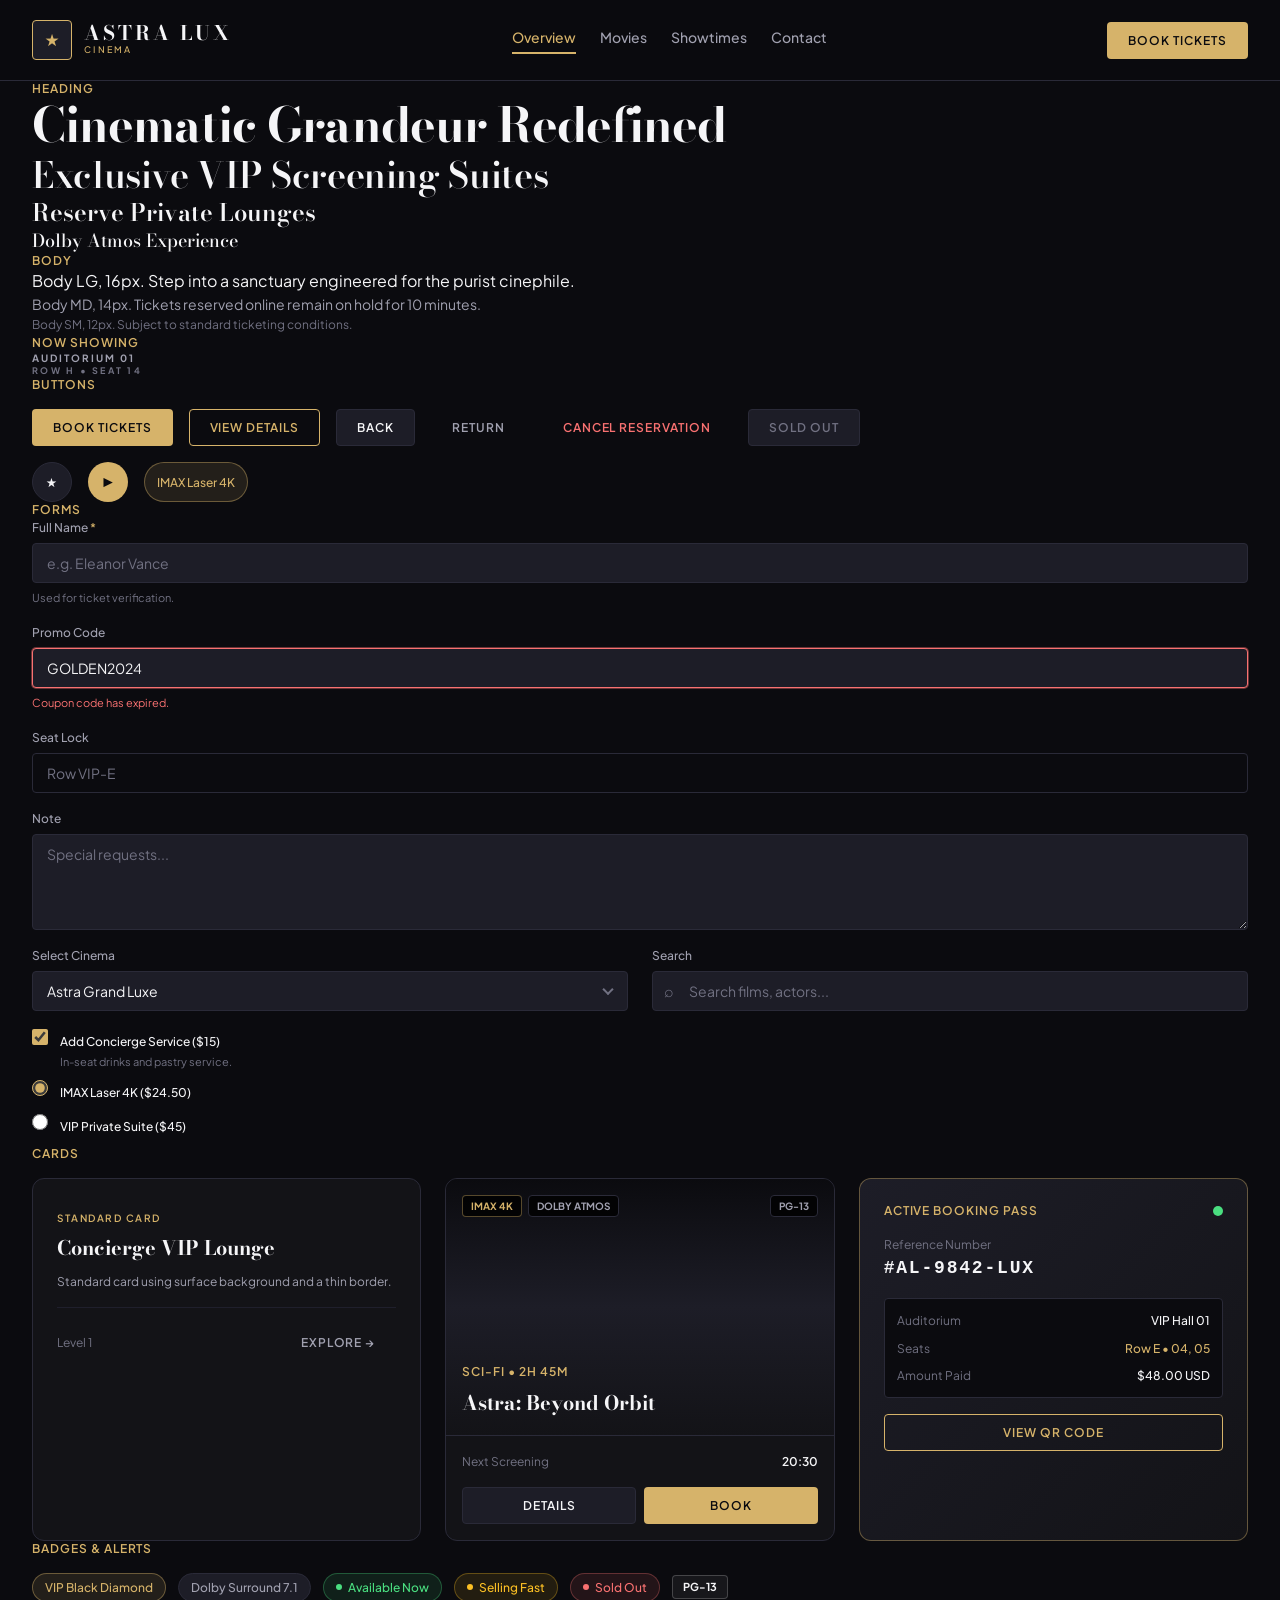
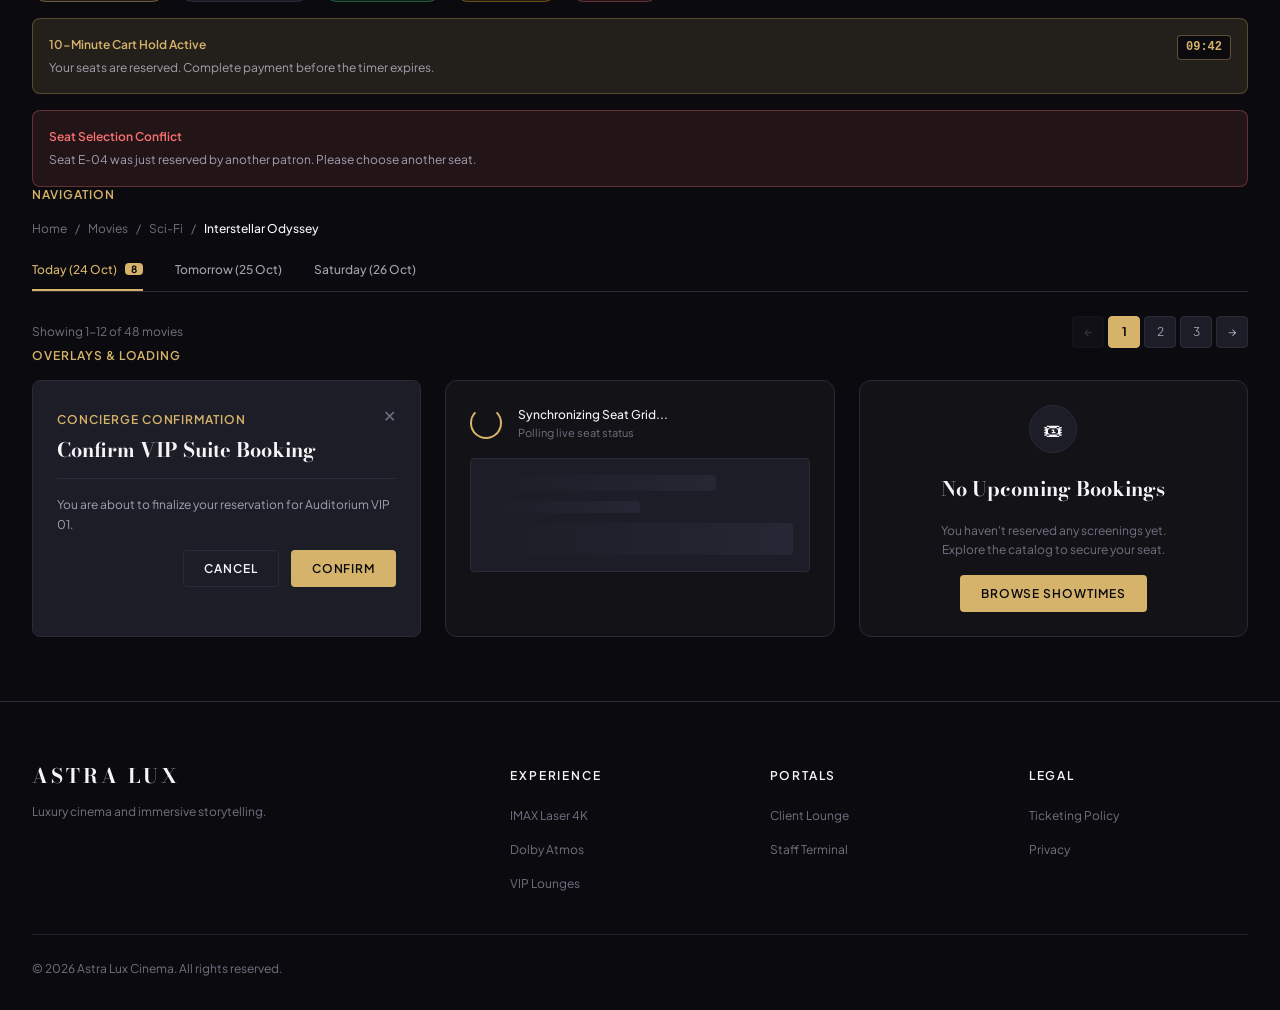
==== commit 5d94a526: "fix: container variable typo, nav hover, header markup, css import order" ====
--- a/index.html
+++ b/index.html
@@ -31,8 +31,11 @@
                 <a class="nav-link" href="#">Showtimes</a>
                 <a class="nav-link" href="#">Contact</a>
             </nav>
-
+            
+        <div class="header-actions">
             <button class="btn btn-primary">Book Tickets</button>
+            <button class="nav-toggle" aria-label="Open menu" aria-expanded="false">☰</button>
+        </div>
         </div>
     </header>
 
@@ -354,6 +357,7 @@
 
         </div>
     </footer>
+        <script src="assets/js/main.js"></script>
 </body>
 
 </html>
--- a/assets/css/style.css
+++ b/assets/css/style.css
@@ -6,6 +6,6 @@
 @import url("cards.css");
 @import url("feedback.css");
 @import url("layout.css");
-@import url("responsive.css");
 @import url("navigation.css");
-@import url("overlays.css");+@import url("overlays.css");
+@import url("responsive.css");
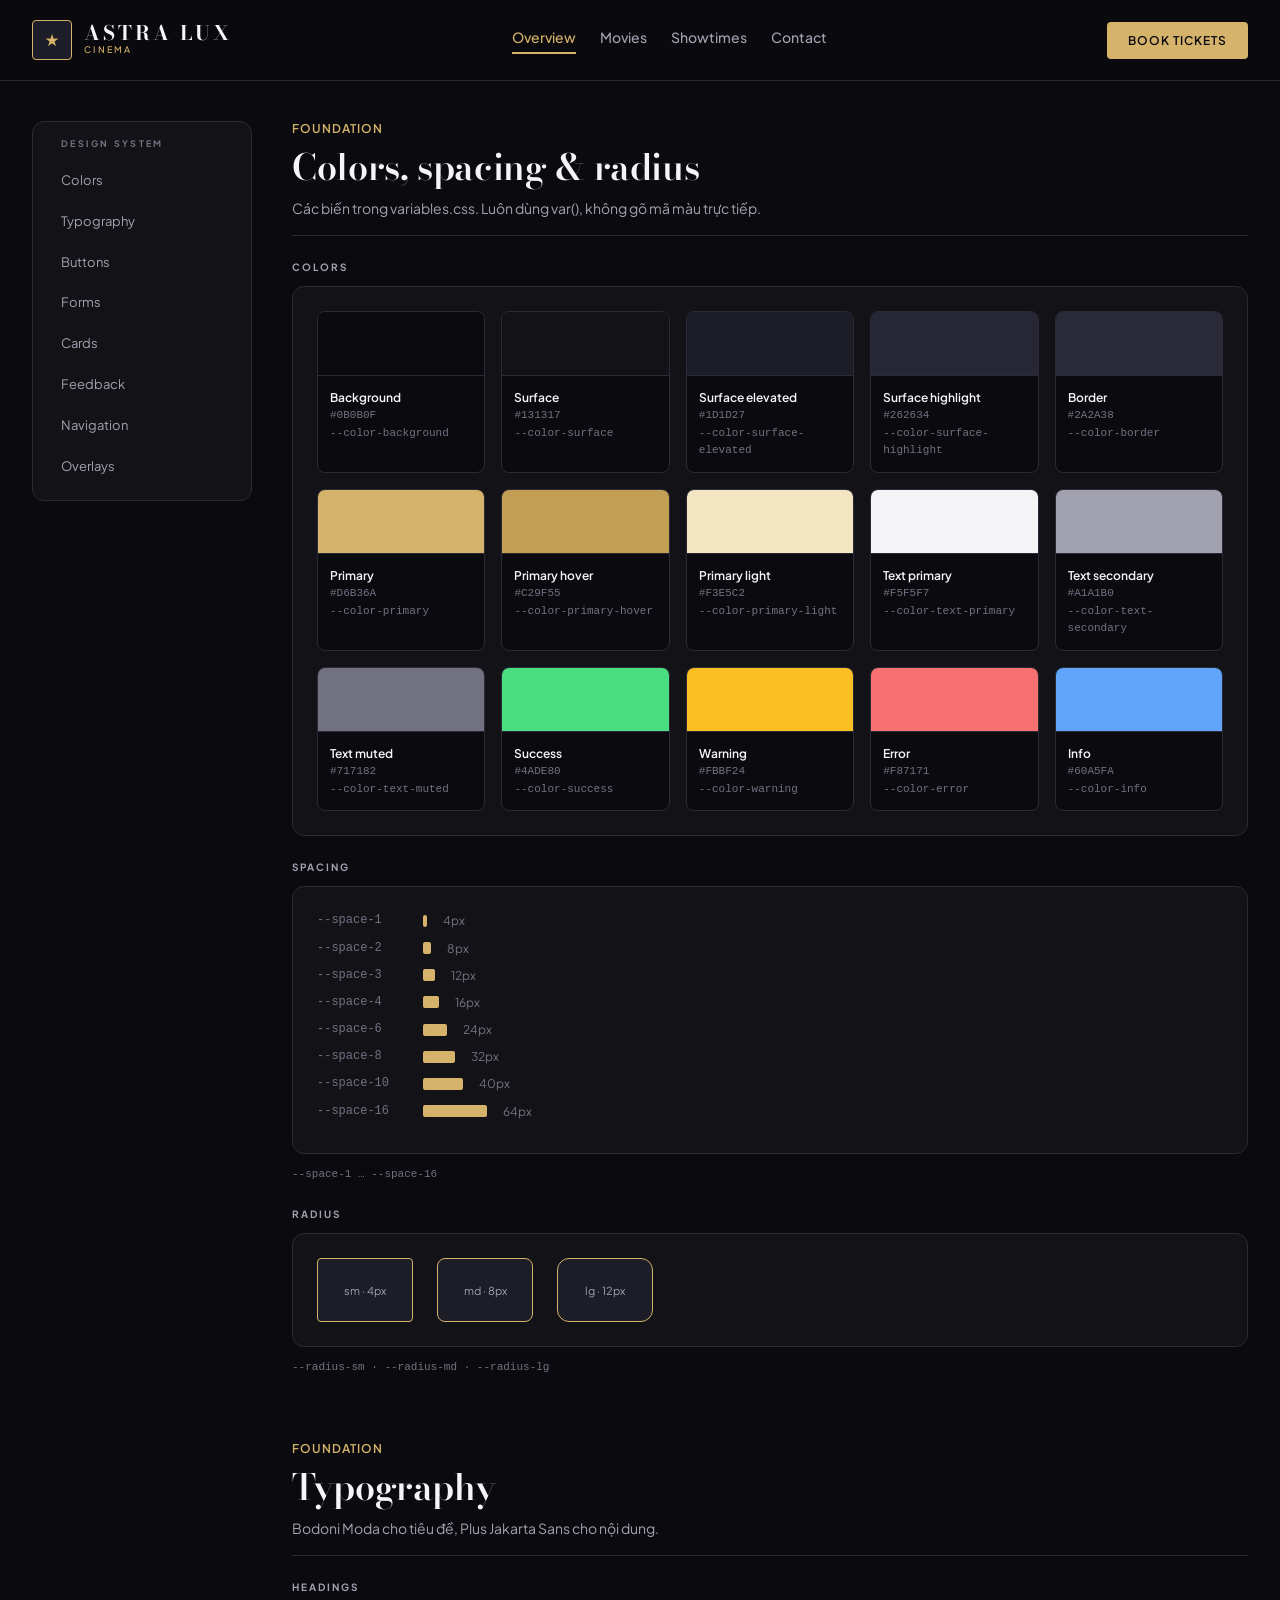
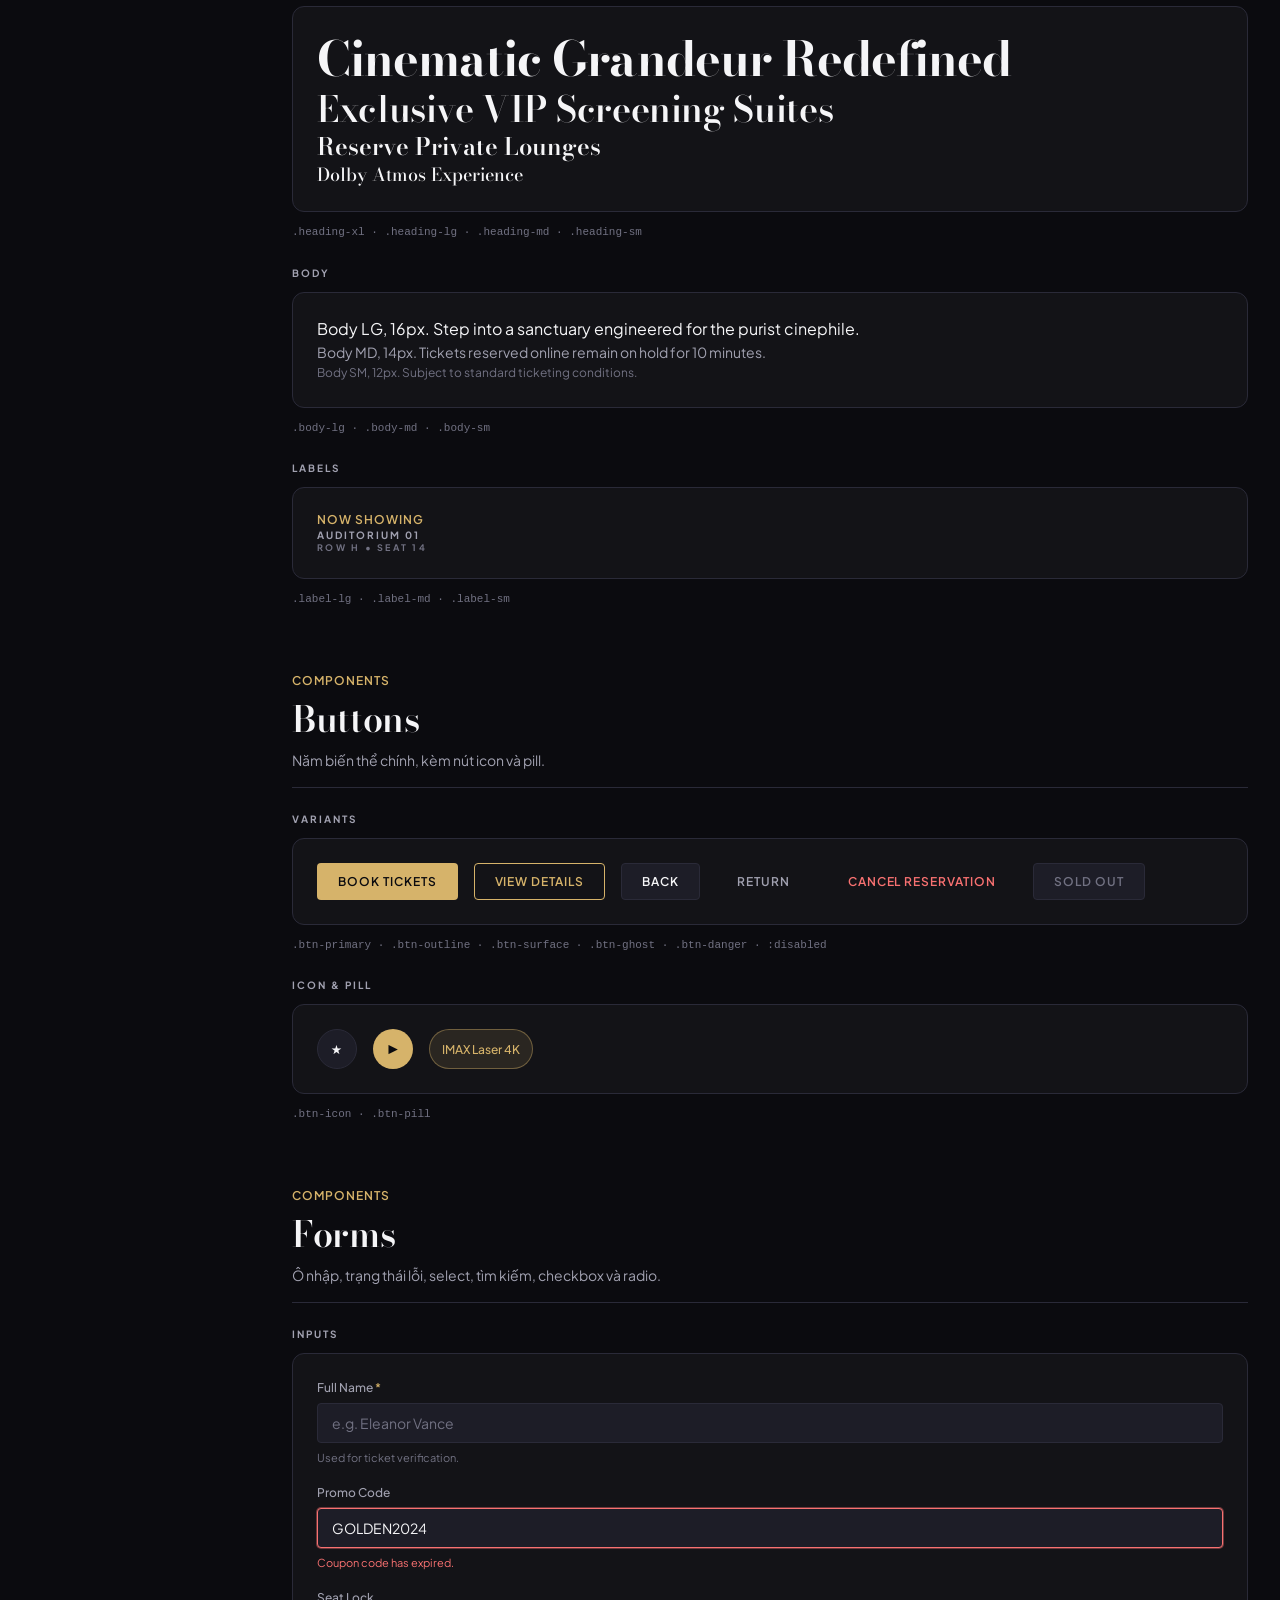
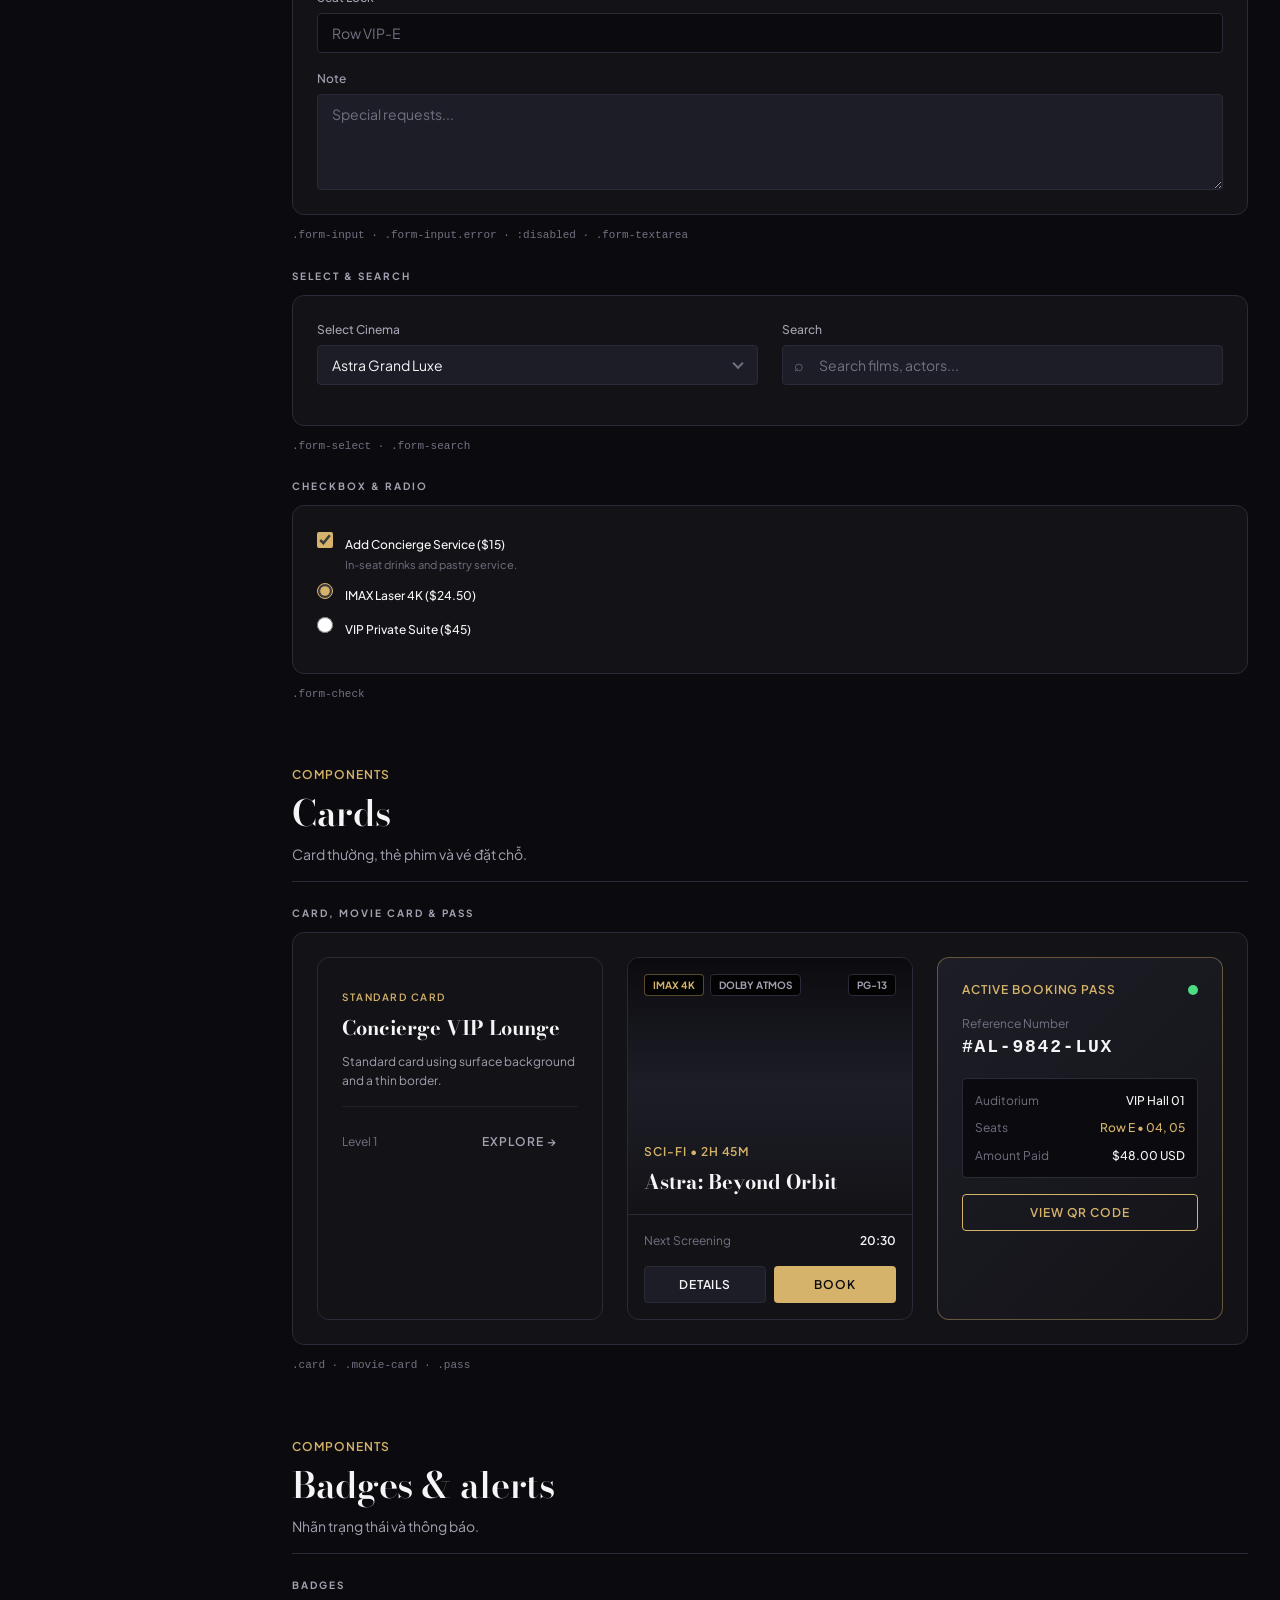
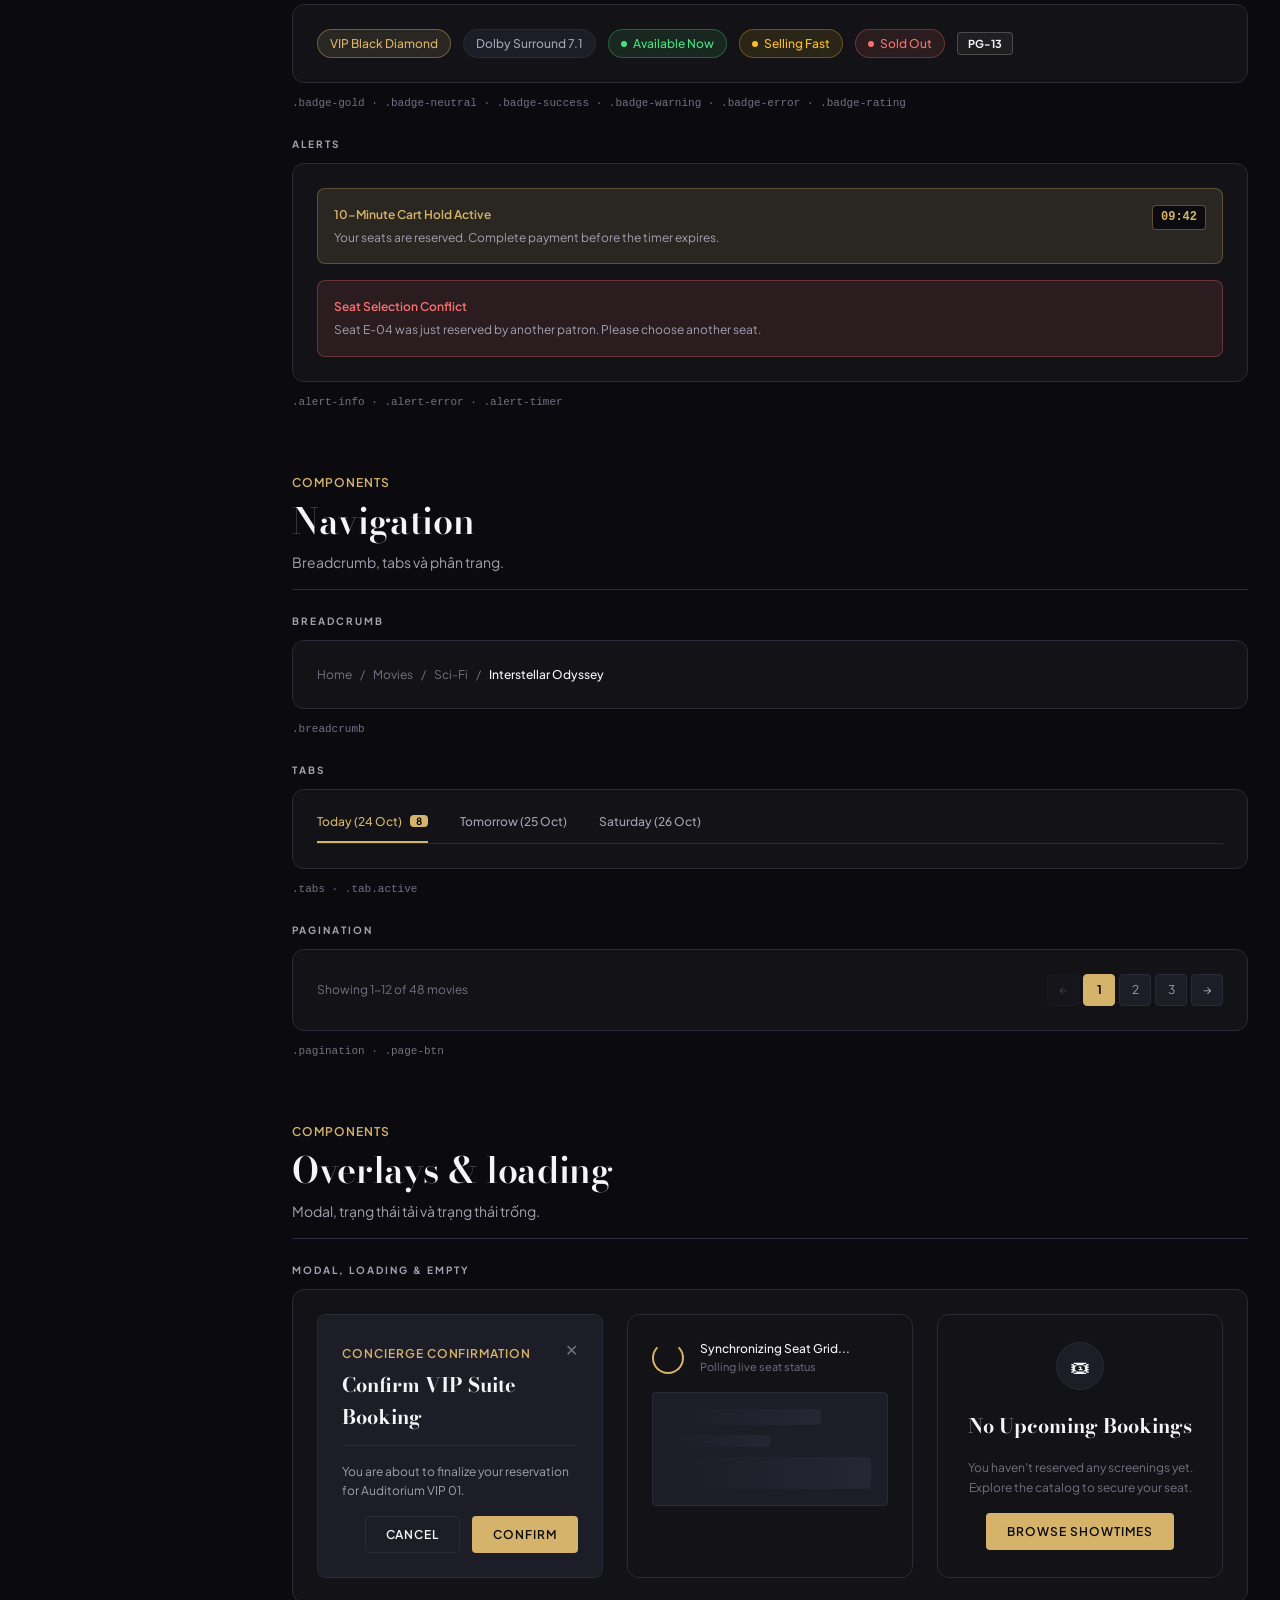
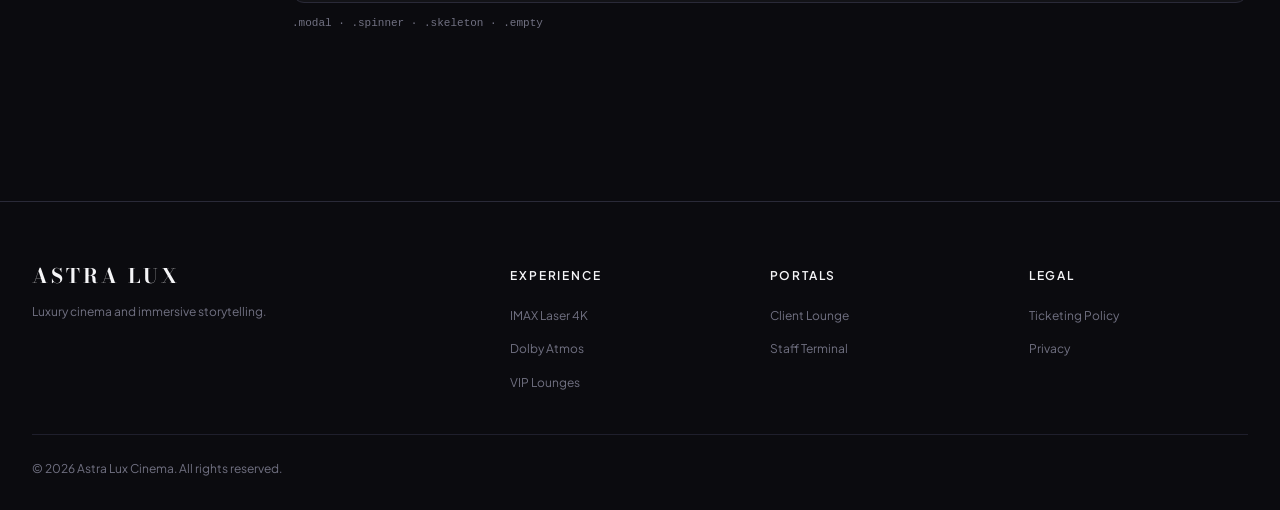
==== commit 04d193dd: "fix: responsive tweaks for design system page" ====
--- a/index.html
+++ b/index.html
@@ -12,6 +12,7 @@
         href="https://fonts.googleapis.com/css2?family=Bodoni+Moda:wght@400..900&family=Plus+Jakarta+Sans:wght@300;400;500;600;700&display=swap"
         rel="stylesheet">
     <link rel="stylesheet" href="assets/css/style.css">
+    <link rel="stylesheet" href="assets/css/design-system.css">
 </head>
 
 <body>
@@ -31,294 +32,430 @@
                 <a class="nav-link" href="#">Showtimes</a>
                 <a class="nav-link" href="#">Contact</a>
             </nav>
-            
-        <div class="header-actions">
-            <button class="btn btn-primary">Book Tickets</button>
-            <button class="nav-toggle" aria-label="Open menu" aria-expanded="false">☰</button>
-        </div>
+
+            <div class="header-actions">
+                <button class="btn btn-primary">Book Tickets</button>
+                <button class="nav-toggle" aria-label="Open menu" aria-expanded="false">☰</button>
+            </div>
         </div>
     </header>
 
-    <main>
-        <div class="container">
-
-            <section>
-                <p class="label-lg">Heading</p>
-                <h1 class="heading-xl">Cinematic Grandeur Redefined</h1>
-                <h2 class="heading-lg">Exclusive VIP Screening Suites</h2>
-                <h3 class="heading-md">Reserve Private Lounges</h3>
-                <h4 class="heading-sm">Dolby Atmos Experience</h4>
-            </section>
-
-            <section>
-                <p class="label-lg">Body</p>
-                <p class="body-lg">Body LG, 16px. Step into a sanctuary engineered for the purist cinephile.</p>
-                <p class="body-md">Body MD, 14px. Tickets reserved online remain on hold for 10 minutes.</p>
-                <p class="body-sm">Body SM, 12px. Subject to standard ticketing conditions.</p>
-            </section>
-
-            <section>
-                <p class="label-lg">Now Showing</p>
-                <p class="label-md">Auditorium 01</p>
-                <p class="label-sm">Row H • Seat 14</p>
-            </section>
-            <section>
-                <p class="label-lg">Buttons</p>
-
-                <div class="btn-row">
-                    <button class="btn btn-primary">Book Tickets</button>
-                    <button class="btn btn-outline">View Details</button>
-                    <button class="btn btn-surface">Back</button>
-                    <button class="btn btn-ghost">Return</button>
-                    <button class="btn btn-danger">Cancel Reservation</button>
-                    <button class="btn btn-primary" disabled>Sold Out</button>
-                </div>
-
-                <div class="btn-row">
-                    <button class="btn btn-icon btn-surface" aria-label="Bookmark">★</button>
-                    <button class="btn btn-icon btn-primary" aria-label="Play">▶</button>
-                    <button class="btn btn-pill">IMAX Laser 4K</button>
-                </div>
-            </section>
-            <section>
-                <p class="label-lg">Forms</p>
-
-                <div class="form-group">
-                    <label class="form-label" for="name">
-                        Full Name <span class="form-required">*</span>
-                    </label>
-                    <input class="form-input" id="name" type="text" placeholder="e.g. Eleanor Vance">
-                    <span class="form-help">Used for ticket verification.</span>
-                </div>
-
-                <div class="form-group">
-                    <label class="form-label" for="promo">Promo Code</label>
-                    <input class="form-input error" id="promo" type="text" value="GOLDEN2024">
-                    <span class="form-error">Coupon code has expired.</span>
-                </div>
-
-                <div class="form-group">
-                    <label class="form-label" for="seat">Seat Lock</label>
-                    <input class="form-input" id="seat" type="text" value="Row VIP-E" disabled>
-                </div>
-
-                <div class="form-group">
-                    <label class="form-label" for="note">Note</label>
-                    <textarea class="form-input form-textarea" id="note" placeholder="Special requests..."></textarea>
-                </div>
-                <div class="form-grid">
-                    <div class="form-group">
-                        <label class="form-label" for="cinema">Select Cinema</label>
-                        <div class="form-select-wrap">
-                            <select class="form-select" id="cinema">
-                                <option>Astra Grand Luxe</option>
-                                <option>Astra IMAX Marina</option>
-                                <option>Astra VIP Suites</option>
-                            </select>
-                        </div>
-                    </div>
-
-                    <div class="form-group">
-                        <label class="form-label" for="search">Search</label>
-                        <div class="form-search">
-                            <span class="form-icon">⌕</span>
-                            <input class="form-input" id="search" type="text" placeholder="Search films, actors...">
-                        </div>
-                    </div>
-                </div>
-
-                <label class="form-check">
-                    <input type="checkbox" checked>
-                    <div>
-                        <span class="form-check-title">Add Concierge Service ($15)</span>
-                        <p class="form-check-desc">In-seat drinks and pastry service.</p>
-                    </div>
-                </label>
-
-                <label class="form-check">
-                    <input type="radio" name="tier" checked>
-                    <div><span class="form-check-title">IMAX Laser 4K ($24.50)</span></div>
-                </label>
-
-                <label class="form-check">
-                    <input type="radio" name="tier">
-                    <div><span class="form-check-title">VIP Private Suite ($45)</span></div>
-                </label>
-
-            </section>
-            <section>
-                <p class="label-lg">Cards</p>
-                <div class="card-grid">
-                    <div class="card">
-                        <span class="card-label">Standard Card</span>
-                        <h3 class="card-title">Concierge VIP Lounge</h3>
-                        <p class="card-text">Standard card using surface background and a thin border.</p>
-                        <div class="card-footer">
-                            <span class="body-sm">Level 1</span>
-                            <button class="btn btn-ghost">Explore →</button>
-                        </div>
-                    </div>
-                    <div class="movie-card">
-                        <div class="movie-poster">
-                            <div class="poster-top">
-                                <div class="poster-tags">
-                                    <span class="poster-tag poster-tag-gold">IMAX 4K</span>
-                                    <span class="poster-tag">Dolby Atmos</span>
-                                </div>
-                                <span class="poster-tag">PG-13</span>
-                            </div>
+    <main class="page-main">
+        <div class="container ds-layout">
+
+            <aside class="ds-sidebar">
+                <p class="label-sm ds-sidebar-title">Design System</p>
+                <nav>
+                    <a href="#colors">Colors</a>
+                    <a href="#typography">Typography</a>
+                    <a href="#buttons">Buttons</a>
+                    <a href="#forms">Forms</a>
+                    <a href="#cards">Cards</a>
+                    <a href="#feedback">Feedback</a>
+                    <a href="#navigation">Navigation</a>
+                    <a href="#overlays">Overlays</a>
+                </nav>
+            </aside>
+
+            <div class="ds-content">
+            <section class="ds-section" id="colors">
+                <header class="ds-section-head">
+                    <p class="label-lg">Foundation</p>
+                    <h2 class="heading-lg">Colors, spacing &amp; radius</h2>
+                    <p class="body-md">Các biến trong variables.css. Luôn dùng var(), không gõ mã màu trực tiếp.</p>
+                </header>
+                <div class="ds-block">
+                    <p class="label-md ds-block-title">Colors</p>
+                    <div class="ds-demo">
+                    <div class="ds-swatches">
+                        <div class="ds-swatch"><div class="ds-chip" style="background-color: var(--color-background)"></div><div class="ds-swatch-info"><span class="ds-swatch-name">Background</span><span class="ds-swatch-hex">#0B0B0F</span><span class="ds-swatch-hex">--color-background</span></div></div>
+                        <div class="ds-swatch"><div class="ds-chip" style="background-color: var(--color-surface)"></div><div class="ds-swatch-info"><span class="ds-swatch-name">Surface</span><span class="ds-swatch-hex">#131317</span><span class="ds-swatch-hex">--color-surface</span></div></div>
+                        <div class="ds-swatch"><div class="ds-chip" style="background-color: var(--color-surface-elevated)"></div><div class="ds-swatch-info"><span class="ds-swatch-name">Surface elevated</span><span class="ds-swatch-hex">#1D1D27</span><span class="ds-swatch-hex">--color-surface-elevated</span></div></div>
+                        <div class="ds-swatch"><div class="ds-chip" style="background-color: var(--color-surface-highlight)"></div><div class="ds-swatch-info"><span class="ds-swatch-name">Surface highlight</span><span class="ds-swatch-hex">#262634</span><span class="ds-swatch-hex">--color-surface-highlight</span></div></div>
+                        <div class="ds-swatch"><div class="ds-chip" style="background-color: var(--color-border)"></div><div class="ds-swatch-info"><span class="ds-swatch-name">Border</span><span class="ds-swatch-hex">#2A2A38</span><span class="ds-swatch-hex">--color-border</span></div></div>
+                        <div class="ds-swatch"><div class="ds-chip" style="background-color: var(--color-primary)"></div><div class="ds-swatch-info"><span class="ds-swatch-name">Primary</span><span class="ds-swatch-hex">#D6B36A</span><span class="ds-swatch-hex">--color-primary</span></div></div>
+                        <div class="ds-swatch"><div class="ds-chip" style="background-color: var(--color-primary-hover)"></div><div class="ds-swatch-info"><span class="ds-swatch-name">Primary hover</span><span class="ds-swatch-hex">#C29F55</span><span class="ds-swatch-hex">--color-primary-hover</span></div></div>
+                        <div class="ds-swatch"><div class="ds-chip" style="background-color: var(--color-primary-light)"></div><div class="ds-swatch-info"><span class="ds-swatch-name">Primary light</span><span class="ds-swatch-hex">#F3E5C2</span><span class="ds-swatch-hex">--color-primary-light</span></div></div>
+                        <div class="ds-swatch"><div class="ds-chip" style="background-color: var(--color-text-primary)"></div><div class="ds-swatch-info"><span class="ds-swatch-name">Text primary</span><span class="ds-swatch-hex">#F5F5F7</span><span class="ds-swatch-hex">--color-text-primary</span></div></div>
+                        <div class="ds-swatch"><div class="ds-chip" style="background-color: var(--color-text-secondary)"></div><div class="ds-swatch-info"><span class="ds-swatch-name">Text secondary</span><span class="ds-swatch-hex">#A1A1B0</span><span class="ds-swatch-hex">--color-text-secondary</span></div></div>
+                        <div class="ds-swatch"><div class="ds-chip" style="background-color: var(--color-text-muted)"></div><div class="ds-swatch-info"><span class="ds-swatch-name">Text muted</span><span class="ds-swatch-hex">#717182</span><span class="ds-swatch-hex">--color-text-muted</span></div></div>
+                        <div class="ds-swatch"><div class="ds-chip" style="background-color: var(--color-success)"></div><div class="ds-swatch-info"><span class="ds-swatch-name">Success</span><span class="ds-swatch-hex">#4ADE80</span><span class="ds-swatch-hex">--color-success</span></div></div>
+                        <div class="ds-swatch"><div class="ds-chip" style="background-color: var(--color-warning)"></div><div class="ds-swatch-info"><span class="ds-swatch-name">Warning</span><span class="ds-swatch-hex">#FBBF24</span><span class="ds-swatch-hex">--color-warning</span></div></div>
+                        <div class="ds-swatch"><div class="ds-chip" style="background-color: var(--color-error)"></div><div class="ds-swatch-info"><span class="ds-swatch-name">Error</span><span class="ds-swatch-hex">#F87171</span><span class="ds-swatch-hex">--color-error</span></div></div>
+                        <div class="ds-swatch"><div class="ds-chip" style="background-color: var(--color-info)"></div><div class="ds-swatch-info"><span class="ds-swatch-name">Info</span><span class="ds-swatch-hex">#60A5FA</span><span class="ds-swatch-hex">--color-info</span></div></div>
+                    </div>
+                    </div>
+                </div>
+                <div class="ds-block">
+                    <p class="label-md ds-block-title">Spacing</p>
+                    <div class="ds-demo">
+                        <div class="ds-space-row"><code>--space-1</code><div class="ds-space-bar" style="width: var(--space-1)"></div>4px</div>
+                        <div class="ds-space-row"><code>--space-2</code><div class="ds-space-bar" style="width: var(--space-2)"></div>8px</div>
+                        <div class="ds-space-row"><code>--space-3</code><div class="ds-space-bar" style="width: var(--space-3)"></div>12px</div>
+                        <div class="ds-space-row"><code>--space-4</code><div class="ds-space-bar" style="width: var(--space-4)"></div>16px</div>
+                        <div class="ds-space-row"><code>--space-6</code><div class="ds-space-bar" style="width: var(--space-6)"></div>24px</div>
+                        <div class="ds-space-row"><code>--space-8</code><div class="ds-space-bar" style="width: var(--space-8)"></div>32px</div>
+                        <div class="ds-space-row"><code>--space-10</code><div class="ds-space-bar" style="width: var(--space-10)"></div>40px</div>
+                        <div class="ds-space-row"><code>--space-16</code><div class="ds-space-bar" style="width: var(--space-16)"></div>64px</div>
+                    </div>
+                    <code class="ds-code">--space-1 … --space-16</code>
+                </div>
+                <div class="ds-block">
+                    <p class="label-md ds-block-title">Radius</p>
+                    <div class="ds-demo">
+                    <div class="ds-radius-row">
+                        <div class="ds-radius-box" style="border-radius: var(--radius-sm)">sm · 4px</div>
+                        <div class="ds-radius-box" style="border-radius: var(--radius-md)">md · 8px</div>
+                        <div class="ds-radius-box" style="border-radius: var(--radius-lg)">lg · 12px</div>
+                    </div>
+                    </div>
+                    <code class="ds-code">--radius-sm · --radius-md · --radius-lg</code>
+                </div>
+            </section>
+            <section class="ds-section" id="typography">
+                <header class="ds-section-head">
+                    <p class="label-lg">Foundation</p>
+                    <h2 class="heading-lg">Typography</h2>
+                    <p class="body-md">Bodoni Moda cho tiêu đề, Plus Jakarta Sans cho nội dung.</p>
+                </header>
+                <div class="ds-block">
+                    <p class="label-md ds-block-title">Headings</p>
+                    <div class="ds-demo">
+                        <h1 class="heading-xl">Cinematic Grandeur Redefined</h1>
+                        <h2 class="heading-lg">Exclusive VIP Screening Suites</h2>
+                        <h3 class="heading-md">Reserve Private Lounges</h3>
+                        <h4 class="heading-sm">Dolby Atmos Experience</h4>
+                    </div>
+                    <code class="ds-code">.heading-xl · .heading-lg · .heading-md · .heading-sm</code>
+                </div>
+                <div class="ds-block">
+                    <p class="label-md ds-block-title">Body</p>
+                    <div class="ds-demo">
+                        <p class="body-lg">Body LG, 16px. Step into a sanctuary engineered for the purist cinephile.</p>
+                        <p class="body-md">Body MD, 14px. Tickets reserved online remain on hold for 10 minutes.</p>
+                        <p class="body-sm">Body SM, 12px. Subject to standard ticketing conditions.</p>
+                    </div>
+                    <code class="ds-code">.body-lg · .body-md · .body-sm</code>
+                </div>
+                <div class="ds-block">
+                    <p class="label-md ds-block-title">Labels</p>
+                    <div class="ds-demo">
+                        <p class="label-lg">Now Showing</p>
+                        <p class="label-md">Auditorium 01</p>
+                        <p class="label-sm">Row H • Seat 14</p>
+                    </div>
+                    <code class="ds-code">.label-lg · .label-md · .label-sm</code>
+                </div>
+            </section>
+            <section class="ds-section" id="buttons">
+                <header class="ds-section-head">
+                    <p class="label-lg">Components</p>
+                    <h2 class="heading-lg">Buttons</h2>
+                    <p class="body-md">Năm biến thể chính, kèm nút icon và pill.</p>
+                </header>
+                <div class="ds-block">
+                    <p class="label-md ds-block-title">Variants</p>
+                    <div class="ds-demo">
+                        <div class="btn-row" style="margin-top:0">
+                            <button class="btn btn-primary">Book Tickets</button>
+                            <button class="btn btn-outline">View Details</button>
+                            <button class="btn btn-surface">Back</button>
+                            <button class="btn btn-ghost">Return</button>
+                            <button class="btn btn-danger">Cancel Reservation</button>
+                            <button class="btn btn-primary" disabled>Sold Out</button>
+                        </div>
+                    </div>
+                    <code class="ds-code">.btn-primary · .btn-outline · .btn-surface · .btn-ghost · .btn-danger · :disabled</code>
+                </div>
+                <div class="ds-block">
+                    <p class="label-md ds-block-title">Icon &amp; pill</p>
+                    <div class="ds-demo">
+                        <div class="btn-row" style="margin-top:0">
+                            <button class="btn btn-icon btn-surface" aria-label="Bookmark">★</button>
+                            <button class="btn btn-icon btn-primary" aria-label="Play">▶</button>
+                            <button class="btn btn-pill">IMAX Laser 4K</button>
+                        </div>
+                    </div>
+                    <code class="ds-code">.btn-icon · .btn-pill</code>
+                </div>
+            </section>
+            <section class="ds-section" id="forms">
+                <header class="ds-section-head">
+                    <p class="label-lg">Components</p>
+                    <h2 class="heading-lg">Forms</h2>
+                    <p class="body-md">Ô nhập, trạng thái lỗi, select, tìm kiếm, checkbox và radio.</p>
+                </header>
+                <div class="ds-block">
+                    <p class="label-md ds-block-title">Inputs</p>
+                    <div class="ds-demo">
+                        <div class="form-group">
+                            <label class="form-label" for="name">Full Name <span class="form-required">*</span></label>
+                            <input class="form-input" id="name" type="text" placeholder="e.g. Eleanor Vance">
+                            <span class="form-help">Used for ticket verification.</span>
+                        </div>
+                        <div class="form-group">
+                            <label class="form-label" for="promo">Promo Code</label>
+                            <input class="form-input error" id="promo" type="text" value="GOLDEN2024">
+                            <span class="form-error">Coupon code has expired.</span>
+                        </div>
+                        <div class="form-group">
+                            <label class="form-label" for="seat">Seat Lock</label>
+                            <input class="form-input" id="seat" type="text" value="Row VIP-E" disabled>
+                        </div>
+                        <div class="form-group">
+                            <label class="form-label" for="note">Note</label>
+                            <textarea class="form-input form-textarea" id="note" placeholder="Special requests..."></textarea>
+                        </div>
+                    </div>
+                    <code class="ds-code">.form-input · .form-input.error · :disabled · .form-textarea</code>
+                </div>
+                <div class="ds-block">
+                    <p class="label-md ds-block-title">Select &amp; search</p>
+                    <div class="ds-demo">
+                        <div class="form-grid">
+                            <div class="form-group">
+                                <label class="form-label" for="cinema">Select Cinema</label>
+                                <div class="form-select-wrap">
+                                    <select class="form-select" id="cinema">
+                                        <option>Astra Grand Luxe</option>
+                                        <option>Astra IMAX Marina</option>
+                                        <option>Astra VIP Suites</option>
+                                    </select>
+                                </div>
+                            </div>
+                            <div class="form-group">
+                                <label class="form-label" for="search">Search</label>
+                                <div class="form-search">
+                                    <span class="form-icon">⌕</span>
+                                    <input class="form-input" id="search" type="text" placeholder="Search films, actors...">
+                                </div>
+                            </div>
+                        </div>
+                    </div>
+                    <code class="ds-code">.form-select · .form-search</code>
+                </div>
+                <div class="ds-block">
+                    <p class="label-md ds-block-title">Checkbox &amp; radio</p>
+                    <div class="ds-demo">
+                        <label class="form-check">
+                            <input type="checkbox" checked>
                             <div>
-                                <span class="label-lg">Sci-Fi • 2h 45m</span>
-                                <h3 class="card-title">Astra: Beyond Orbit</h3>
-                            </div>
-                        </div>
-                        <div class="movie-body">
-                            <div class="movie-row">
-                                <span>Next Screening</span>
-                                <span class="movie-time">20:30</span>
-                            </div>
-                            <div class="movie-actions">
-                                <button class="btn btn-surface">Details</button>
-                                <button class="btn btn-primary">Book</button>
-                            </div>
-                        </div>
-                    </div>
-
-                    <div class="pass">
-                        <div class="pass-header">
-                            <span class="label-lg">Active Booking Pass</span>
-                            <span class="pass-dot"></span>
-                        </div>
-
-                        <p class="pass-label">Reference Number</p>
-                        <p class="pass-ref">#AL-9842-LUX</p>
-
-                        <div class="pass-details">
-                            <div class="pass-row">
-                                <span>Auditorium</span>
-                                <span class="pass-value">VIP Hall 01</span>
-                            </div>
-                            <div class="pass-row">
-                                <span>Seats</span>
-                                <span class="pass-value pass-gold">Row E • 04, 05</span>
-                            </div>
-                            <div class="pass-row">
-                                <span>Amount Paid</span>
-                                <span class="pass-value">$48.00 USD</span>
-                            </div>
-                        </div>
-
-                        <button class="btn btn-outline pass-btn">View QR Code</button>
-                    </div>
-                </div>
-            </section>
-            <section>
-                <p class="label-lg">Badges &amp; Alerts</p>
-
-                <div class="badge-row">
-                    <span class="badge badge-gold">VIP Black Diamond</span>
-                    <span class="badge badge-neutral">Dolby Surround 7.1</span>
-                    <span class="badge badge-success"><span class="badge-dot"></span>Available Now</span>
-                    <span class="badge badge-warning"><span class="badge-dot"></span>Selling Fast</span>
-                    <span class="badge badge-error"><span class="badge-dot"></span>Sold Out</span>
-                    <span class="badge badge-rating">PG-13</span>
-                </div>
-
-                <div class="alert alert-info">
-                    <div>
-                        <span class="alert-title">10-Minute Cart Hold Active</span>
-                        <p class="alert-text">Your seats are reserved. Complete payment before the timer expires.</p>
-                    </div>
-                    <span class="alert-timer">09:42</span>
-                </div>
-
-                <div class="alert alert-error">
-                    <div>
-                        <span class="alert-title">Seat Selection Conflict</span>
-                        <p class="alert-text">Seat E-04 was just reserved by another patron. Please choose another seat.
-                        </p>
-                    </div>
-                </div>
-            </section>
-            <section>
-                <p class="label-lg">Navigation</p>
-
-                <nav class="breadcrumb">
-                    <a href="#">Home</a>
-                    <span>/</span>
-                    <a href="#">Movies</a>
-                    <span>/</span>
-                    <a href="#">Sci-Fi</a>
-                    <span>/</span>
-                    <span class="breadcrumb-current">Interstellar Odyssey</span>
-                </nav>
-
-                <div class="tabs">
-                    <button class="tab active">Today (24 Oct) <span class="tab-count">8</span></button>
-                    <button class="tab">Tomorrow (25 Oct)</button>
-                    <button class="tab">Saturday (26 Oct)</button>
-                </div>
-
-                <div class="pagination">
-                    <span class="pagination-info">Showing 1-12 of 48 movies</span>
-                    <div class="pagination-pages">
-                        <button class="page-btn" disabled>←</button>
-                        <button class="page-btn active">1</button>
-                        <button class="page-btn">2</button>
-                        <button class="page-btn">3</button>
-                        <button class="page-btn">→</button>
-                    </div>
-                </div>
-            </section>
-            <section>
-                <p class="label-lg">Overlays &amp; Loading</p>
-
-                <div class="overlay-grid">
-
-                    <!-- Modal -->
-                    <div class="modal">
-                        <div class="modal-header">
+                                <span class="form-check-title">Add Concierge Service ($15)</span>
+                                <p class="form-check-desc">In-seat drinks and pastry service.</p>
+                            </div>
+                        </label>
+                        <label class="form-check">
+                            <input type="radio" name="tier" checked>
+                            <div><span class="form-check-title">IMAX Laser 4K ($24.50)</span></div>
+                        </label>
+                        <label class="form-check">
+                            <input type="radio" name="tier">
+                            <div><span class="form-check-title">VIP Private Suite ($45)</span></div>
+                        </label>
+                    </div>
+                    <code class="ds-code">.form-check</code>
+                </div>
+            </section>
+            <section class="ds-section" id="cards">
+                <header class="ds-section-head">
+                    <p class="label-lg">Components</p>
+                    <h2 class="heading-lg">Cards</h2>
+                    <p class="body-md">Card thường, thẻ phim và vé đặt chỗ.</p>
+                </header>
+                <div class="ds-block">
+                    <p class="label-md ds-block-title">Card, movie card &amp; pass</p>
+                    <div class="ds-demo">
+                        <div class="card-grid" style="margin-top:0">
+                            <div class="card">
+                                <span class="card-label">Standard Card</span>
+                                <h3 class="card-title">Concierge VIP Lounge</h3>
+                                <p class="card-text">Standard card using surface background and a thin border.</p>
+                                <div class="card-footer">
+                                    <span class="body-sm">Level 1</span>
+                                    <button class="btn btn-ghost">Explore →</button>
+                                </div>
+                            </div>
+                            <div class="movie-card">
+                                <div class="movie-poster">
+                                    <div class="poster-top">
+                                        <div class="poster-tags">
+                                            <span class="poster-tag poster-tag-gold">IMAX 4K</span>
+                                            <span class="poster-tag">Dolby Atmos</span>
+                                        </div>
+                                        <span class="poster-tag">PG-13</span>
+                                    </div>
+                                    <div>
+                                        <span class="label-lg">Sci-Fi • 2h 45m</span>
+                                        <h3 class="card-title">Astra: Beyond Orbit</h3>
+                                    </div>
+                                </div>
+                                <div class="movie-body">
+                                    <div class="movie-row">
+                                        <span>Next Screening</span>
+                                        <span class="movie-time">20:30</span>
+                                    </div>
+                                    <div class="movie-actions">
+                                        <button class="btn btn-surface">Details</button>
+                                        <button class="btn btn-primary">Book</button>
+                                    </div>
+                                </div>
+                            </div>
+                            <div class="pass">
+                                <div class="pass-header">
+                                    <span class="label-lg">Active Booking Pass</span>
+                                    <span class="pass-dot"></span>
+                                </div>
+                                <p class="pass-label">Reference Number</p>
+                                <p class="pass-ref">#AL-9842-LUX</p>
+                                <div class="pass-details">
+                                    <div class="pass-row"><span>Auditorium</span><span class="pass-value">VIP Hall 01</span></div>
+                                    <div class="pass-row"><span>Seats</span><span class="pass-value pass-gold">Row E • 04, 05</span></div>
+                                    <div class="pass-row"><span>Amount Paid</span><span class="pass-value">$48.00 USD</span></div>
+                                </div>
+                                <button class="btn btn-outline pass-btn">View QR Code</button>
+                            </div>
+                        </div>
+                    </div>
+                    <code class="ds-code">.card · .movie-card · .pass</code>
+                </div>
+            </section>
+            <section class="ds-section" id="feedback">
+                <header class="ds-section-head">
+                    <p class="label-lg">Components</p>
+                    <h2 class="heading-lg">Badges &amp; alerts</h2>
+                    <p class="body-md">Nhãn trạng thái và thông báo.</p>
+                </header>
+                <div class="ds-block">
+                    <p class="label-md ds-block-title">Badges</p>
+                    <div class="ds-demo">
+                        <div class="badge-row" style="margin-top:0">
+                            <span class="badge badge-gold">VIP Black Diamond</span>
+                            <span class="badge badge-neutral">Dolby Surround 7.1</span>
+                            <span class="badge badge-success"><span class="badge-dot"></span>Available Now</span>
+                            <span class="badge badge-warning"><span class="badge-dot"></span>Selling Fast</span>
+                            <span class="badge badge-error"><span class="badge-dot"></span>Sold Out</span>
+                            <span class="badge badge-rating">PG-13</span>
+                        </div>
+                    </div>
+                    <code class="ds-code">.badge-gold · .badge-neutral · .badge-success · .badge-warning · .badge-error · .badge-rating</code>
+                </div>
+                <div class="ds-block">
+                    <p class="label-md ds-block-title">Alerts</p>
+                    <div class="ds-demo">
+                        <div class="alert alert-info" style="margin-top:0">
                             <div>
-                                <span class="label-lg">Concierge Confirmation</span>
-                                <h4 class="card-title">Confirm VIP Suite Booking</h4>
-                            </div>
-                            <button class="modal-close" aria-label="Close">✕</button>
-                        </div>
-                        <p class="modal-text">You are about to finalize your reservation for Auditorium VIP 01.</p>
-                        <div class="modal-actions">
-                            <button class="btn btn-surface">Cancel</button>
-                            <button class="btn btn-primary">Confirm</button>
-                        </div>
-                    </div>
-
-                    <!-- Loading -->
-                    <div class="card">
-                        <div class="loading-row">
-                            <div class="spinner"></div>
+                                <span class="alert-title">10-Minute Cart Hold Active</span>
+                                <p class="alert-text">Your seats are reserved. Complete payment before the timer expires.</p>
+                            </div>
+                            <span class="alert-timer">09:42</span>
+                        </div>
+                        <div class="alert alert-error">
                             <div>
-                                <p class="loading-title">Synchronizing Seat Grid...</p>
-                                <p class="loading-sub">Polling live seat status</p>
-                            </div>
-                        </div>
-                        <div class="skeleton-box">
-                            <div class="skeleton skeleton-line-lg"></div>
-                            <div class="skeleton skeleton-line-md"></div>
-                            <div class="skeleton skeleton-block"></div>
-                        </div>
-                    </div>
-
-                    <!-- Trạng thái trống -->
-                    <div class="empty">
-                        <div class="empty-icon">🎟</div>
-                        <h4 class="card-title">No Upcoming Bookings</h4>
-                        <p class="empty-text">You haven't reserved any screenings yet. Explore the catalog to secure
-                            your seat.</p>
-                        <button class="btn btn-primary">Browse Showtimes</button>
-                    </div>
-                </div>
-            </section>
+                                <span class="alert-title">Seat Selection Conflict</span>
+                                <p class="alert-text">Seat E-04 was just reserved by another patron. Please choose another seat.</p>
+                            </div>
+                        </div>
+                    </div>
+                    <code class="ds-code">.alert-info · .alert-error · .alert-timer</code>
+                </div>
+            </section>
+            <section class="ds-section" id="navigation">
+                <header class="ds-section-head">
+                    <p class="label-lg">Components</p>
+                    <h2 class="heading-lg">Navigation</h2>
+                    <p class="body-md">Breadcrumb, tabs và phân trang.</p>
+                </header>
+                <div class="ds-block">
+                    <p class="label-md ds-block-title">Breadcrumb</p>
+                    <div class="ds-demo">
+                        <nav class="breadcrumb" style="margin-top:0">
+                            <a href="#">Home</a><span>/</span><a href="#">Movies</a><span>/</span><a href="#">Sci-Fi</a><span>/</span>
+                            <span class="breadcrumb-current">Interstellar Odyssey</span>
+                        </nav>
+                    </div>
+                    <code class="ds-code">.breadcrumb</code>
+                </div>
+                <div class="ds-block">
+                    <p class="label-md ds-block-title">Tabs</p>
+                    <div class="ds-demo">
+                        <div class="tabs" style="margin-top:0">
+                            <button class="tab active">Today (24 Oct) <span class="tab-count">8</span></button>
+                            <button class="tab">Tomorrow (25 Oct)</button>
+                            <button class="tab">Saturday (26 Oct)</button>
+                        </div>
+                    </div>
+                    <code class="ds-code">.tabs · .tab.active</code>
+                </div>
+                <div class="ds-block">
+                    <p class="label-md ds-block-title">Pagination</p>
+                    <div class="ds-demo">
+                        <div class="pagination" style="margin-top:0">
+                            <span class="pagination-info">Showing 1-12 of 48 movies</span>
+                            <div class="pagination-pages">
+                                <button class="page-btn" disabled>←</button>
+                                <button class="page-btn active">1</button>
+                                <button class="page-btn">2</button>
+                                <button class="page-btn">3</button>
+                                <button class="page-btn">→</button>
+                            </div>
+                        </div>
+                    </div>
+                    <code class="ds-code">.pagination · .page-btn</code>
+                </div>
+            </section>
+            <section class="ds-section" id="overlays">
+                <header class="ds-section-head">
+                    <p class="label-lg">Components</p>
+                    <h2 class="heading-lg">Overlays &amp; loading</h2>
+                    <p class="body-md">Modal, trạng thái tải và trạng thái trống.</p>
+                </header>
+                <div class="ds-block">
+                    <p class="label-md ds-block-title">Modal, loading &amp; empty</p>
+                    <div class="ds-demo">
+                        <div class="overlay-grid" style="margin-top:0">
+                            <div class="modal">
+                                <div class="modal-header">
+                                    <div>
+                                        <span class="label-lg">Concierge Confirmation</span>
+                                        <h4 class="card-title">Confirm VIP Suite Booking</h4>
+                                    </div>
+                                    <button class="modal-close" aria-label="Close">✕</button>
+                                </div>
+                                <p class="modal-text">You are about to finalize your reservation for Auditorium VIP 01.</p>
+                                <div class="modal-actions">
+                                    <button class="btn btn-surface">Cancel</button>
+                                    <button class="btn btn-primary">Confirm</button>
+                                </div>
+                            </div>
+                            <div class="card">
+                                <div class="loading-row">
+                                    <div class="spinner"></div>
+                                    <div>
+                                        <p class="loading-title">Synchronizing Seat Grid...</p>
+                                        <p class="loading-sub">Polling live seat status</p>
+                                    </div>
+                                </div>
+                                <div class="skeleton-box">
+                                    <div class="skeleton skeleton-line-lg"></div>
+                                    <div class="skeleton skeleton-line-md"></div>
+                                    <div class="skeleton skeleton-block"></div>
+                                </div>
+                            </div>
+                            <div class="empty">
+                                <div class="empty-icon">🎟</div>
+                                <h4 class="card-title">No Upcoming Bookings</h4>
+                                <p class="empty-text">You haven't reserved any screenings yet. Explore the catalog to secure your seat.</p>
+                                <button class="btn btn-primary">Browse Showtimes</button>
+                            </div>
+                        </div>
+                    </div>
+                    <code class="ds-code">.modal · .spinner · .skeleton · .empty</code>
+                </div>
+            </section>
+            </div>
         </div>
     </main>
+
     <footer class="site-footer">
         <div class="container">
             <div class="footer-grid">
@@ -326,7 +463,6 @@
                     <span class="logo-name">Astra Lux</span>
                     <p class="footer-desc">Luxury cinema and immersive storytelling.</p>
                 </div>
-
                 <div>
                     <span class="footer-title">Experience</span>
                     <ul class="footer-links">
@@ -335,7 +471,6 @@
                         <li><a href="#">VIP Lounges</a></li>
                     </ul>
                 </div>
-
                 <div>
                     <span class="footer-title">Portals</span>
                     <ul class="footer-links">
@@ -343,7 +478,6 @@
                         <li><a href="#">Staff Terminal</a></li>
                     </ul>
                 </div>
-
                 <div>
                     <span class="footer-title">Legal</span>
                     <ul class="footer-links">
@@ -352,12 +486,11 @@
                     </ul>
                 </div>
             </div>
-
             <div class="footer-bottom">© 2026 Astra Lux Cinema. All rights reserved.</div>
-
         </div>
     </footer>
-        <script src="assets/js/main.js"></script>
+
+    <script src="assets/js/main.js"></script>
 </body>
 
 </html>
--- a/assets/css/design-system.css
+++ b/assets/css/design-system.css
@@ -0,0 +1,219 @@
+/* ===== BỐ CỤC TRANG SYSTEM ===== */
+.ds-layout {
+    display: grid;
+    grid-template-columns: 220px 1fr;
+    gap: var(--space-10);
+    align-items: start;
+}
+
+/* ===== MỘT MỤC LỚN (Typography, Buttons...) ===== */
+.ds-section {
+    margin-bottom: var(--space-16);
+    scroll-margin-top: calc(80px + var(--space-6));
+}
+
+.ds-section-head {
+    margin-bottom: var(--space-6);
+    padding-bottom: var(--space-4);
+    border-bottom: 1px solid var(--color-border);
+}
+
+.ds-section-head .heading-lg {
+    margin-top: var(--space-2);
+}
+
+.ds-section-head .body-md {
+    margin-top: var(--space-2);
+    max-width: 640px;
+}
+
+/* ===== MỘT KHỐI NHỎ TRONG MỤC ===== */
+.ds-block {
+    margin-bottom: var(--space-6);
+}
+
+.ds-block-title {
+    margin-bottom: var(--space-3);
+}
+
+/* Khung preview: nơi đặt component thật */
+.ds-demo {
+    padding: var(--space-6);
+    background-color: var(--color-surface);
+    border: 1px solid var(--color-border);
+    border-radius: var(--radius-lg);
+}
+
+/* Dòng tên class bên dưới khung */
+.ds-code {
+    display: block;
+    margin-top: var(--space-3);
+    font-family: ui-monospace, Menlo, Consolas, monospace;
+    font-size: 11px;
+    color: var(--color-text-muted);
+}
+
+/* ===== MỤC LỤC BÊN TRÁI (dùng ở việc 3) ===== */
+.ds-sidebar {
+    position: sticky;
+    top: calc(80px + var(--space-6));
+    padding: var(--space-4);
+    background-color: var(--color-surface);
+    border: 1px solid var(--color-border);
+    border-radius: var(--radius-lg);
+}
+
+.ds-sidebar-title {
+    margin-bottom: var(--space-3);
+    padding: 0 12px;
+}
+
+.ds-sidebar nav {
+    display: flex;
+    flex-direction: column;
+    gap: var(--space-1);
+}
+
+.ds-sidebar a {
+    padding: 8px 12px;
+    border-radius: var(--radius-sm);
+    font-size: 13px;
+    color: var(--color-text-secondary);
+    transition: var(--transition-fast);
+}
+
+.ds-sidebar a:hover {
+    color: var(--color-primary);
+    background-color: rgba(214, 179, 106, 0.08);
+}
+
+/* ===== RESPONSIVE ===== */
+@media (max-width: 1024px) {
+    .ds-layout {
+        grid-template-columns: 1fr;
+        gap: var(--space-6);
+    }
+
+    .ds-sidebar {
+        position: static;
+    }
+
+    .ds-sidebar nav {
+        flex-direction: row;
+        overflow-x: auto;
+    }
+
+    .ds-sidebar a {
+        white-space: nowrap;
+    }
+}
+
+/* ===== BỔ SUNG CHO KHUNG PREVIEW ===== */
+.ds-content {
+    min-width: 0;
+}
+
+.ds-demo > :first-child {
+    margin-top: 0;
+}
+
+.ds-demo .form-group:last-child {
+    margin-bottom: 0;
+}
+
+/* ===== COLORS ===== */
+.ds-swatches {
+    display: grid;
+    grid-template-columns: repeat(auto-fill, minmax(150px, 1fr));
+    gap: var(--space-4);
+}
+
+.ds-swatch {
+    overflow: hidden;
+    background-color: var(--color-background);
+    border: 1px solid var(--color-border);
+    border-radius: var(--radius-md);
+}
+
+.ds-chip {
+    height: 64px;
+    border-bottom: 1px solid var(--color-border);
+}
+
+.ds-swatch-info {
+    padding: var(--space-3);
+}
+
+.ds-swatch-name {
+    display: block;
+    font-size: 12px;
+    font-weight: 600;
+}
+
+.ds-swatch-hex {
+    display: block;
+    font-family: ui-monospace, Menlo, Consolas, monospace;
+    font-size: 11px;
+    color: var(--color-text-muted);
+}
+
+/* ===== SPACING ===== */
+.ds-space-row {
+    display: flex;
+    align-items: center;
+    gap: var(--space-4);
+    margin-bottom: var(--space-2);
+    font-size: 12px;
+    color: var(--color-text-muted);
+}
+
+.ds-space-row code {
+    width: 90px;
+    flex-shrink: 0;
+}
+
+.ds-space-bar {
+    height: 12px;
+    background-color: var(--color-primary);
+    border-radius: 2px;
+}
+
+/* ===== RADIUS ===== */
+.ds-radius-row {
+    display: flex;
+    flex-wrap: wrap;
+    gap: var(--space-6);
+}
+
+.ds-radius-box {
+    width: 96px;
+    height: 64px;
+    display: flex;
+    align-items: center;
+    justify-content: center;
+    background-color: var(--color-surface-elevated);
+    border: 1px solid var(--color-primary);
+    font-size: 11px;
+    color: var(--color-text-secondary);
+}
+
+/* ===== CARD/OVERLAY TỰ XUỐNG HÀNG TRONG KHUNG PREVIEW ===== */
+.ds-demo .card-grid,
+.ds-demo .overlay-grid {
+    grid-template-columns: repeat(auto-fit, minmax(240px, 1fr));
+}
+
+/* ===== ĐIỆN THOẠI ===== */
+@media (max-width: 768px) {
+    .ds-demo {
+        padding: var(--space-4);
+    }
+
+    .ds-section {
+        margin-bottom: var(--space-10);
+    }
+
+    .ds-swatches {
+        grid-template-columns: repeat(2, 1fr);
+    }
+}
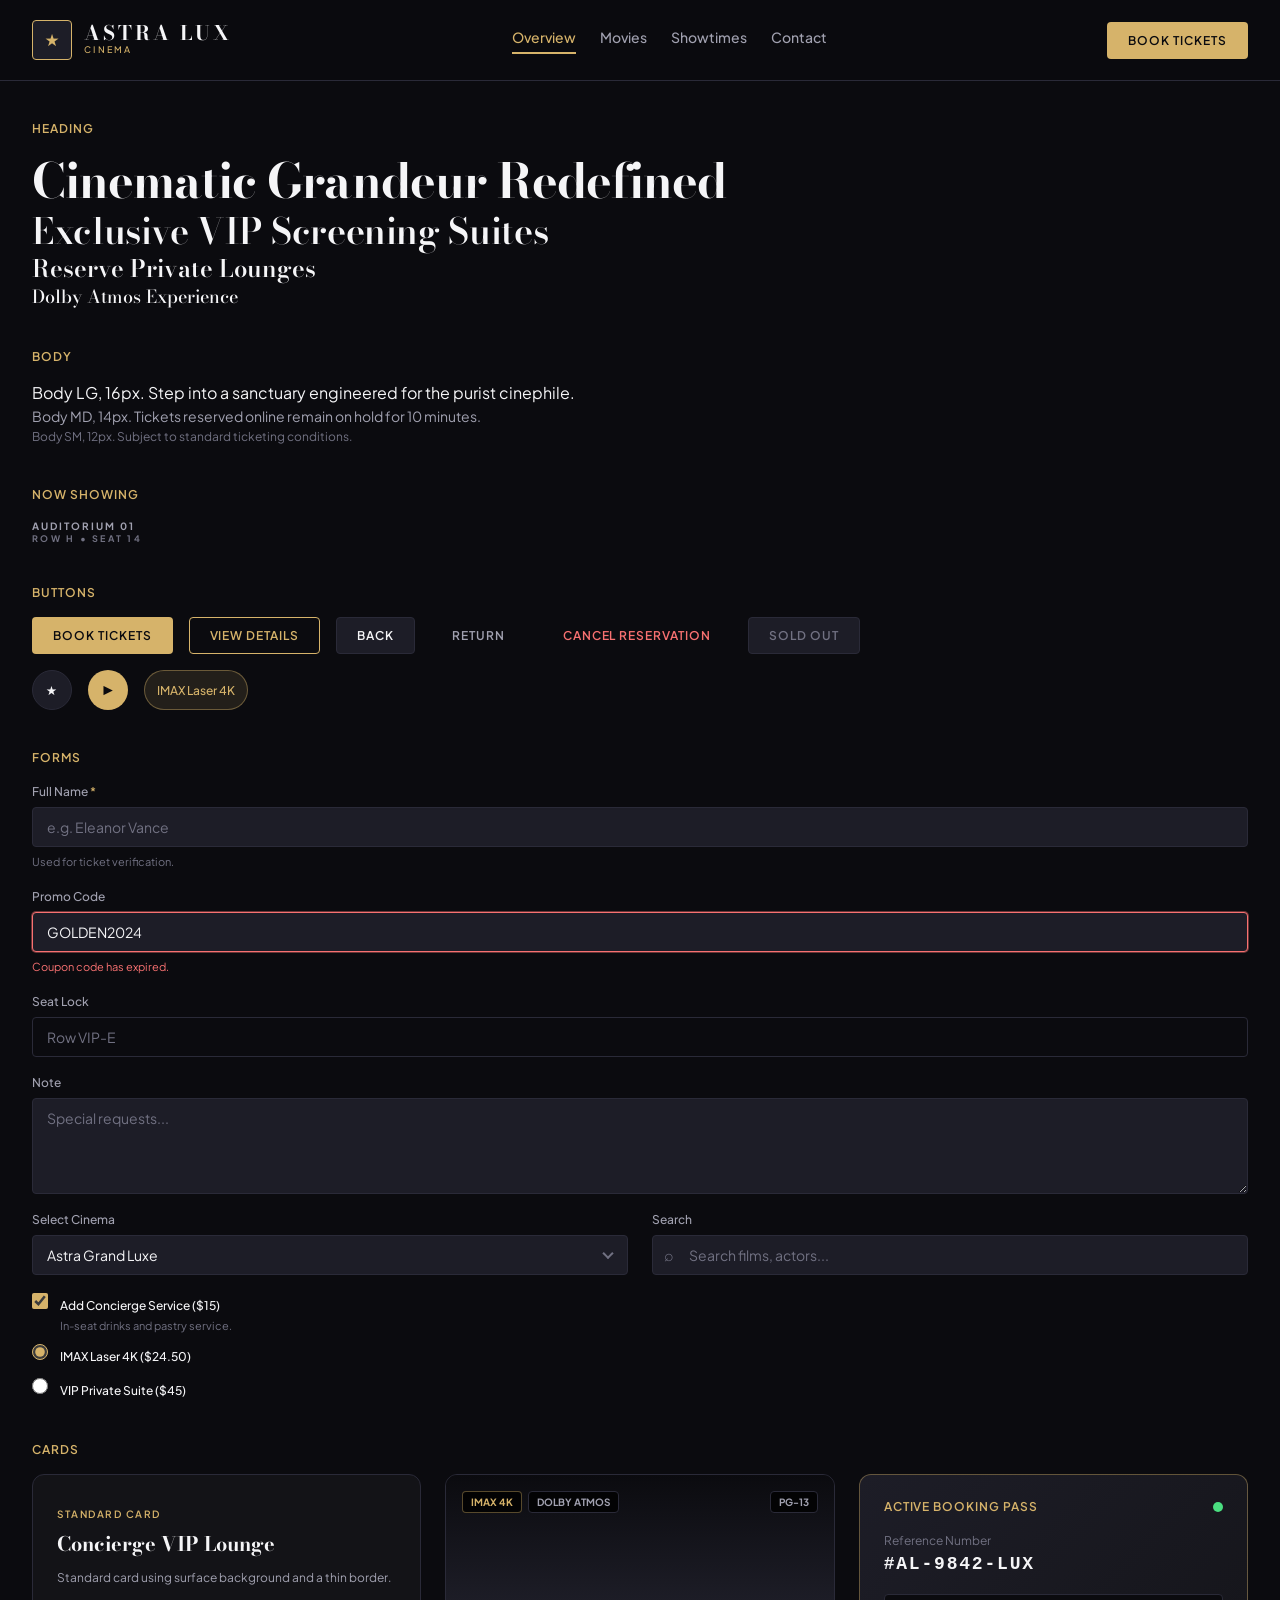
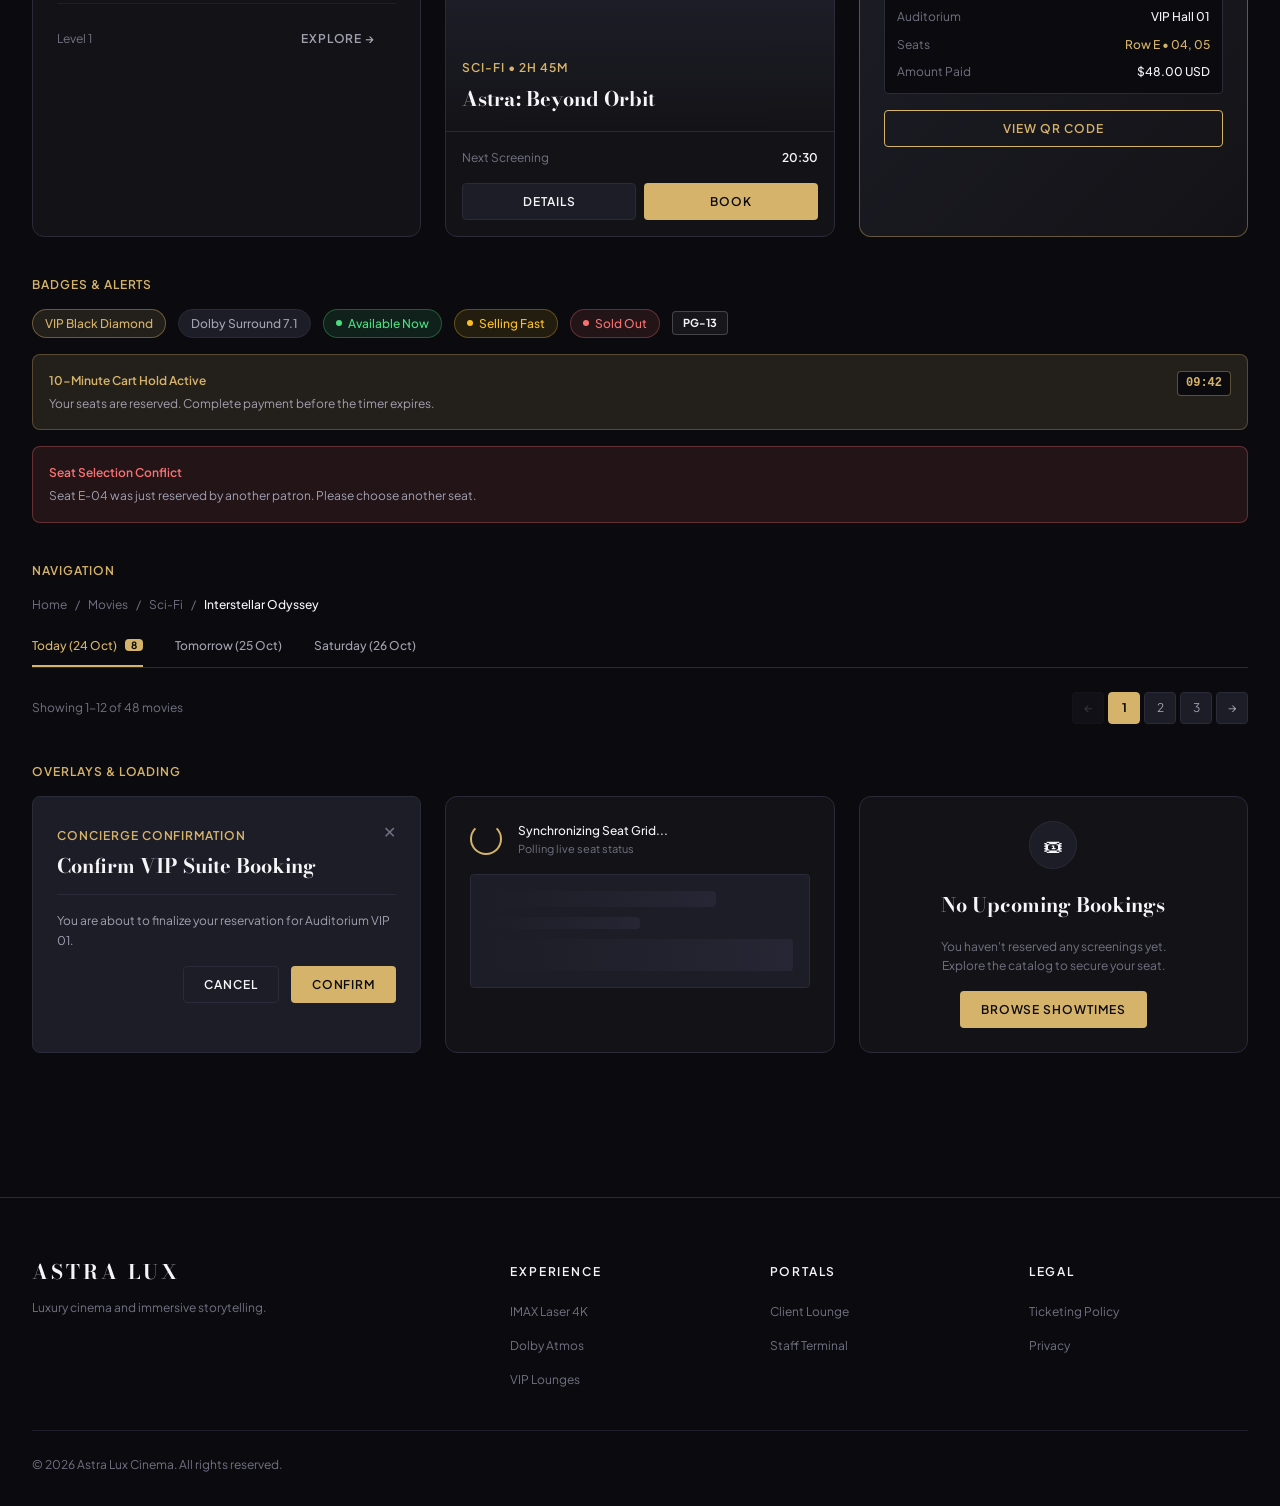
==== commit 4c119ef8: "Merge pull request #10 from hung-TTpow/main fix design systems page" ====
--- a/index.html
+++ b/index.html
@@ -12,7 +12,6 @@
         href="https://fonts.googleapis.com/css2?family=Bodoni+Moda:wght@400..900&family=Plus+Jakarta+Sans:wght@300;400;500;600;700&display=swap"
         rel="stylesheet">
     <link rel="stylesheet" href="assets/css/style.css">
-    <link rel="stylesheet" href="assets/css/design-system.css">
 </head>
 
 <body>
@@ -32,430 +31,293 @@
                 <a class="nav-link" href="#">Showtimes</a>
                 <a class="nav-link" href="#">Contact</a>
             </nav>
-
-            <div class="header-actions">
-                <button class="btn btn-primary">Book Tickets</button>
-                <button class="nav-toggle" aria-label="Open menu" aria-expanded="false">☰</button>
-            </div>
+            
+        <div class="header-actions">
+            <button class="btn btn-primary">Book Tickets</button>
+            <button class="nav-toggle" aria-label="Open menu" aria-expanded="false">☰</button>
         </div>
     </header>
 
-    <main class="page-main">
-        <div class="container ds-layout">
-
-            <aside class="ds-sidebar">
-                <p class="label-sm ds-sidebar-title">Design System</p>
-                <nav>
-                    <a href="#colors">Colors</a>
-                    <a href="#typography">Typography</a>
-                    <a href="#buttons">Buttons</a>
-                    <a href="#forms">Forms</a>
-                    <a href="#cards">Cards</a>
-                    <a href="#feedback">Feedback</a>
-                    <a href="#navigation">Navigation</a>
-                    <a href="#overlays">Overlays</a>
+    <main>
+        <div class="container">
+
+            <section>
+                <p class="label-lg">Heading</p>
+                <h1 class="heading-xl">Cinematic Grandeur Redefined</h1>
+                <h2 class="heading-lg">Exclusive VIP Screening Suites</h2>
+                <h3 class="heading-md">Reserve Private Lounges</h3>
+                <h4 class="heading-sm">Dolby Atmos Experience</h4>
+            </section>
+
+            <section>
+                <p class="label-lg">Body</p>
+                <p class="body-lg">Body LG, 16px. Step into a sanctuary engineered for the purist cinephile.</p>
+                <p class="body-md">Body MD, 14px. Tickets reserved online remain on hold for 10 minutes.</p>
+                <p class="body-sm">Body SM, 12px. Subject to standard ticketing conditions.</p>
+            </section>
+
+            <section>
+                <p class="label-lg">Now Showing</p>
+                <p class="label-md">Auditorium 01</p>
+                <p class="label-sm">Row H • Seat 14</p>
+            </section>
+            <section>
+                <p class="label-lg">Buttons</p>
+
+                <div class="btn-row">
+                    <button class="btn btn-primary">Book Tickets</button>
+                    <button class="btn btn-outline">View Details</button>
+                    <button class="btn btn-surface">Back</button>
+                    <button class="btn btn-ghost">Return</button>
+                    <button class="btn btn-danger">Cancel Reservation</button>
+                    <button class="btn btn-primary" disabled>Sold Out</button>
+                </div>
+
+                <div class="btn-row">
+                    <button class="btn btn-icon btn-surface" aria-label="Bookmark">★</button>
+                    <button class="btn btn-icon btn-primary" aria-label="Play">▶</button>
+                    <button class="btn btn-pill">IMAX Laser 4K</button>
+                </div>
+            </section>
+            <section>
+                <p class="label-lg">Forms</p>
+
+                <div class="form-group">
+                    <label class="form-label" for="name">
+                        Full Name <span class="form-required">*</span>
+                    </label>
+                    <input class="form-input" id="name" type="text" placeholder="e.g. Eleanor Vance">
+                    <span class="form-help">Used for ticket verification.</span>
+                </div>
+
+                <div class="form-group">
+                    <label class="form-label" for="promo">Promo Code</label>
+                    <input class="form-input error" id="promo" type="text" value="GOLDEN2024">
+                    <span class="form-error">Coupon code has expired.</span>
+                </div>
+
+                <div class="form-group">
+                    <label class="form-label" for="seat">Seat Lock</label>
+                    <input class="form-input" id="seat" type="text" value="Row VIP-E" disabled>
+                </div>
+
+                <div class="form-group">
+                    <label class="form-label" for="note">Note</label>
+                    <textarea class="form-input form-textarea" id="note" placeholder="Special requests..."></textarea>
+                </div>
+                <div class="form-grid">
+                    <div class="form-group">
+                        <label class="form-label" for="cinema">Select Cinema</label>
+                        <div class="form-select-wrap">
+                            <select class="form-select" id="cinema">
+                                <option>Astra Grand Luxe</option>
+                                <option>Astra IMAX Marina</option>
+                                <option>Astra VIP Suites</option>
+                            </select>
+                        </div>
+                    </div>
+
+                    <div class="form-group">
+                        <label class="form-label" for="search">Search</label>
+                        <div class="form-search">
+                            <span class="form-icon">⌕</span>
+                            <input class="form-input" id="search" type="text" placeholder="Search films, actors...">
+                        </div>
+                    </div>
+                </div>
+
+                <label class="form-check">
+                    <input type="checkbox" checked>
+                    <div>
+                        <span class="form-check-title">Add Concierge Service ($15)</span>
+                        <p class="form-check-desc">In-seat drinks and pastry service.</p>
+                    </div>
+                </label>
+
+                <label class="form-check">
+                    <input type="radio" name="tier" checked>
+                    <div><span class="form-check-title">IMAX Laser 4K ($24.50)</span></div>
+                </label>
+
+                <label class="form-check">
+                    <input type="radio" name="tier">
+                    <div><span class="form-check-title">VIP Private Suite ($45)</span></div>
+                </label>
+
+            </section>
+            <section>
+                <p class="label-lg">Cards</p>
+                <div class="card-grid">
+                    <div class="card">
+                        <span class="card-label">Standard Card</span>
+                        <h3 class="card-title">Concierge VIP Lounge</h3>
+                        <p class="card-text">Standard card using surface background and a thin border.</p>
+                        <div class="card-footer">
+                            <span class="body-sm">Level 1</span>
+                            <button class="btn btn-ghost">Explore →</button>
+                        </div>
+                    </div>
+                    <div class="movie-card">
+                        <div class="movie-poster">
+                            <div class="poster-top">
+                                <div class="poster-tags">
+                                    <span class="poster-tag poster-tag-gold">IMAX 4K</span>
+                                    <span class="poster-tag">Dolby Atmos</span>
+                                </div>
+                                <span class="poster-tag">PG-13</span>
+                            </div>
+                            <div>
+                                <span class="label-lg">Sci-Fi • 2h 45m</span>
+                                <h3 class="card-title">Astra: Beyond Orbit</h3>
+                            </div>
+                        </div>
+                        <div class="movie-body">
+                            <div class="movie-row">
+                                <span>Next Screening</span>
+                                <span class="movie-time">20:30</span>
+                            </div>
+                            <div class="movie-actions">
+                                <button class="btn btn-surface">Details</button>
+                                <button class="btn btn-primary">Book</button>
+                            </div>
+                        </div>
+                    </div>
+
+                    <div class="pass">
+                        <div class="pass-header">
+                            <span class="label-lg">Active Booking Pass</span>
+                            <span class="pass-dot"></span>
+                        </div>
+
+                        <p class="pass-label">Reference Number</p>
+                        <p class="pass-ref">#AL-9842-LUX</p>
+
+                        <div class="pass-details">
+                            <div class="pass-row">
+                                <span>Auditorium</span>
+                                <span class="pass-value">VIP Hall 01</span>
+                            </div>
+                            <div class="pass-row">
+                                <span>Seats</span>
+                                <span class="pass-value pass-gold">Row E • 04, 05</span>
+                            </div>
+                            <div class="pass-row">
+                                <span>Amount Paid</span>
+                                <span class="pass-value">$48.00 USD</span>
+                            </div>
+                        </div>
+
+                        <button class="btn btn-outline pass-btn">View QR Code</button>
+                    </div>
+                </div>
+            </section>
+            <section>
+                <p class="label-lg">Badges &amp; Alerts</p>
+
+                <div class="badge-row">
+                    <span class="badge badge-gold">VIP Black Diamond</span>
+                    <span class="badge badge-neutral">Dolby Surround 7.1</span>
+                    <span class="badge badge-success"><span class="badge-dot"></span>Available Now</span>
+                    <span class="badge badge-warning"><span class="badge-dot"></span>Selling Fast</span>
+                    <span class="badge badge-error"><span class="badge-dot"></span>Sold Out</span>
+                    <span class="badge badge-rating">PG-13</span>
+                </div>
+
+                <div class="alert alert-info">
+                    <div>
+                        <span class="alert-title">10-Minute Cart Hold Active</span>
+                        <p class="alert-text">Your seats are reserved. Complete payment before the timer expires.</p>
+                    </div>
+                    <span class="alert-timer">09:42</span>
+                </div>
+
+                <div class="alert alert-error">
+                    <div>
+                        <span class="alert-title">Seat Selection Conflict</span>
+                        <p class="alert-text">Seat E-04 was just reserved by another patron. Please choose another seat.
+                        </p>
+                    </div>
+                </div>
+            </section>
+            <section>
+                <p class="label-lg">Navigation</p>
+
+                <nav class="breadcrumb">
+                    <a href="#">Home</a>
+                    <span>/</span>
+                    <a href="#">Movies</a>
+                    <span>/</span>
+                    <a href="#">Sci-Fi</a>
+                    <span>/</span>
+                    <span class="breadcrumb-current">Interstellar Odyssey</span>
                 </nav>
-            </aside>
-
-            <div class="ds-content">
-            <section class="ds-section" id="colors">
-                <header class="ds-section-head">
-                    <p class="label-lg">Foundation</p>
-                    <h2 class="heading-lg">Colors, spacing &amp; radius</h2>
-                    <p class="body-md">Các biến trong variables.css. Luôn dùng var(), không gõ mã màu trực tiếp.</p>
-                </header>
-                <div class="ds-block">
-                    <p class="label-md ds-block-title">Colors</p>
-                    <div class="ds-demo">
-                    <div class="ds-swatches">
-                        <div class="ds-swatch"><div class="ds-chip" style="background-color: var(--color-background)"></div><div class="ds-swatch-info"><span class="ds-swatch-name">Background</span><span class="ds-swatch-hex">#0B0B0F</span><span class="ds-swatch-hex">--color-background</span></div></div>
-                        <div class="ds-swatch"><div class="ds-chip" style="background-color: var(--color-surface)"></div><div class="ds-swatch-info"><span class="ds-swatch-name">Surface</span><span class="ds-swatch-hex">#131317</span><span class="ds-swatch-hex">--color-surface</span></div></div>
-                        <div class="ds-swatch"><div class="ds-chip" style="background-color: var(--color-surface-elevated)"></div><div class="ds-swatch-info"><span class="ds-swatch-name">Surface elevated</span><span class="ds-swatch-hex">#1D1D27</span><span class="ds-swatch-hex">--color-surface-elevated</span></div></div>
-                        <div class="ds-swatch"><div class="ds-chip" style="background-color: var(--color-surface-highlight)"></div><div class="ds-swatch-info"><span class="ds-swatch-name">Surface highlight</span><span class="ds-swatch-hex">#262634</span><span class="ds-swatch-hex">--color-surface-highlight</span></div></div>
-                        <div class="ds-swatch"><div class="ds-chip" style="background-color: var(--color-border)"></div><div class="ds-swatch-info"><span class="ds-swatch-name">Border</span><span class="ds-swatch-hex">#2A2A38</span><span class="ds-swatch-hex">--color-border</span></div></div>
-                        <div class="ds-swatch"><div class="ds-chip" style="background-color: var(--color-primary)"></div><div class="ds-swatch-info"><span class="ds-swatch-name">Primary</span><span class="ds-swatch-hex">#D6B36A</span><span class="ds-swatch-hex">--color-primary</span></div></div>
-                        <div class="ds-swatch"><div class="ds-chip" style="background-color: var(--color-primary-hover)"></div><div class="ds-swatch-info"><span class="ds-swatch-name">Primary hover</span><span class="ds-swatch-hex">#C29F55</span><span class="ds-swatch-hex">--color-primary-hover</span></div></div>
-                        <div class="ds-swatch"><div class="ds-chip" style="background-color: var(--color-primary-light)"></div><div class="ds-swatch-info"><span class="ds-swatch-name">Primary light</span><span class="ds-swatch-hex">#F3E5C2</span><span class="ds-swatch-hex">--color-primary-light</span></div></div>
-                        <div class="ds-swatch"><div class="ds-chip" style="background-color: var(--color-text-primary)"></div><div class="ds-swatch-info"><span class="ds-swatch-name">Text primary</span><span class="ds-swatch-hex">#F5F5F7</span><span class="ds-swatch-hex">--color-text-primary</span></div></div>
-                        <div class="ds-swatch"><div class="ds-chip" style="background-color: var(--color-text-secondary)"></div><div class="ds-swatch-info"><span class="ds-swatch-name">Text secondary</span><span class="ds-swatch-hex">#A1A1B0</span><span class="ds-swatch-hex">--color-text-secondary</span></div></div>
-                        <div class="ds-swatch"><div class="ds-chip" style="background-color: var(--color-text-muted)"></div><div class="ds-swatch-info"><span class="ds-swatch-name">Text muted</span><span class="ds-swatch-hex">#717182</span><span class="ds-swatch-hex">--color-text-muted</span></div></div>
-                        <div class="ds-swatch"><div class="ds-chip" style="background-color: var(--color-success)"></div><div class="ds-swatch-info"><span class="ds-swatch-name">Success</span><span class="ds-swatch-hex">#4ADE80</span><span class="ds-swatch-hex">--color-success</span></div></div>
-                        <div class="ds-swatch"><div class="ds-chip" style="background-color: var(--color-warning)"></div><div class="ds-swatch-info"><span class="ds-swatch-name">Warning</span><span class="ds-swatch-hex">#FBBF24</span><span class="ds-swatch-hex">--color-warning</span></div></div>
-                        <div class="ds-swatch"><div class="ds-chip" style="background-color: var(--color-error)"></div><div class="ds-swatch-info"><span class="ds-swatch-name">Error</span><span class="ds-swatch-hex">#F87171</span><span class="ds-swatch-hex">--color-error</span></div></div>
-                        <div class="ds-swatch"><div class="ds-chip" style="background-color: var(--color-info)"></div><div class="ds-swatch-info"><span class="ds-swatch-name">Info</span><span class="ds-swatch-hex">#60A5FA</span><span class="ds-swatch-hex">--color-info</span></div></div>
-                    </div>
-                    </div>
-                </div>
-                <div class="ds-block">
-                    <p class="label-md ds-block-title">Spacing</p>
-                    <div class="ds-demo">
-                        <div class="ds-space-row"><code>--space-1</code><div class="ds-space-bar" style="width: var(--space-1)"></div>4px</div>
-                        <div class="ds-space-row"><code>--space-2</code><div class="ds-space-bar" style="width: var(--space-2)"></div>8px</div>
-                        <div class="ds-space-row"><code>--space-3</code><div class="ds-space-bar" style="width: var(--space-3)"></div>12px</div>
-                        <div class="ds-space-row"><code>--space-4</code><div class="ds-space-bar" style="width: var(--space-4)"></div>16px</div>
-                        <div class="ds-space-row"><code>--space-6</code><div class="ds-space-bar" style="width: var(--space-6)"></div>24px</div>
-                        <div class="ds-space-row"><code>--space-8</code><div class="ds-space-bar" style="width: var(--space-8)"></div>32px</div>
-                        <div class="ds-space-row"><code>--space-10</code><div class="ds-space-bar" style="width: var(--space-10)"></div>40px</div>
-                        <div class="ds-space-row"><code>--space-16</code><div class="ds-space-bar" style="width: var(--space-16)"></div>64px</div>
-                    </div>
-                    <code class="ds-code">--space-1 … --space-16</code>
-                </div>
-                <div class="ds-block">
-                    <p class="label-md ds-block-title">Radius</p>
-                    <div class="ds-demo">
-                    <div class="ds-radius-row">
-                        <div class="ds-radius-box" style="border-radius: var(--radius-sm)">sm · 4px</div>
-                        <div class="ds-radius-box" style="border-radius: var(--radius-md)">md · 8px</div>
-                        <div class="ds-radius-box" style="border-radius: var(--radius-lg)">lg · 12px</div>
-                    </div>
-                    </div>
-                    <code class="ds-code">--radius-sm · --radius-md · --radius-lg</code>
-                </div>
-            </section>
-            <section class="ds-section" id="typography">
-                <header class="ds-section-head">
-                    <p class="label-lg">Foundation</p>
-                    <h2 class="heading-lg">Typography</h2>
-                    <p class="body-md">Bodoni Moda cho tiêu đề, Plus Jakarta Sans cho nội dung.</p>
-                </header>
-                <div class="ds-block">
-                    <p class="label-md ds-block-title">Headings</p>
-                    <div class="ds-demo">
-                        <h1 class="heading-xl">Cinematic Grandeur Redefined</h1>
-                        <h2 class="heading-lg">Exclusive VIP Screening Suites</h2>
-                        <h3 class="heading-md">Reserve Private Lounges</h3>
-                        <h4 class="heading-sm">Dolby Atmos Experience</h4>
-                    </div>
-                    <code class="ds-code">.heading-xl · .heading-lg · .heading-md · .heading-sm</code>
-                </div>
-                <div class="ds-block">
-                    <p class="label-md ds-block-title">Body</p>
-                    <div class="ds-demo">
-                        <p class="body-lg">Body LG, 16px. Step into a sanctuary engineered for the purist cinephile.</p>
-                        <p class="body-md">Body MD, 14px. Tickets reserved online remain on hold for 10 minutes.</p>
-                        <p class="body-sm">Body SM, 12px. Subject to standard ticketing conditions.</p>
-                    </div>
-                    <code class="ds-code">.body-lg · .body-md · .body-sm</code>
-                </div>
-                <div class="ds-block">
-                    <p class="label-md ds-block-title">Labels</p>
-                    <div class="ds-demo">
-                        <p class="label-lg">Now Showing</p>
-                        <p class="label-md">Auditorium 01</p>
-                        <p class="label-sm">Row H • Seat 14</p>
-                    </div>
-                    <code class="ds-code">.label-lg · .label-md · .label-sm</code>
-                </div>
-            </section>
-            <section class="ds-section" id="buttons">
-                <header class="ds-section-head">
-                    <p class="label-lg">Components</p>
-                    <h2 class="heading-lg">Buttons</h2>
-                    <p class="body-md">Năm biến thể chính, kèm nút icon và pill.</p>
-                </header>
-                <div class="ds-block">
-                    <p class="label-md ds-block-title">Variants</p>
-                    <div class="ds-demo">
-                        <div class="btn-row" style="margin-top:0">
-                            <button class="btn btn-primary">Book Tickets</button>
-                            <button class="btn btn-outline">View Details</button>
-                            <button class="btn btn-surface">Back</button>
-                            <button class="btn btn-ghost">Return</button>
-                            <button class="btn btn-danger">Cancel Reservation</button>
-                            <button class="btn btn-primary" disabled>Sold Out</button>
-                        </div>
-                    </div>
-                    <code class="ds-code">.btn-primary · .btn-outline · .btn-surface · .btn-ghost · .btn-danger · :disabled</code>
-                </div>
-                <div class="ds-block">
-                    <p class="label-md ds-block-title">Icon &amp; pill</p>
-                    <div class="ds-demo">
-                        <div class="btn-row" style="margin-top:0">
-                            <button class="btn btn-icon btn-surface" aria-label="Bookmark">★</button>
-                            <button class="btn btn-icon btn-primary" aria-label="Play">▶</button>
-                            <button class="btn btn-pill">IMAX Laser 4K</button>
-                        </div>
-                    </div>
-                    <code class="ds-code">.btn-icon · .btn-pill</code>
-                </div>
-            </section>
-            <section class="ds-section" id="forms">
-                <header class="ds-section-head">
-                    <p class="label-lg">Components</p>
-                    <h2 class="heading-lg">Forms</h2>
-                    <p class="body-md">Ô nhập, trạng thái lỗi, select, tìm kiếm, checkbox và radio.</p>
-                </header>
-                <div class="ds-block">
-                    <p class="label-md ds-block-title">Inputs</p>
-                    <div class="ds-demo">
-                        <div class="form-group">
-                            <label class="form-label" for="name">Full Name <span class="form-required">*</span></label>
-                            <input class="form-input" id="name" type="text" placeholder="e.g. Eleanor Vance">
-                            <span class="form-help">Used for ticket verification.</span>
-                        </div>
-                        <div class="form-group">
-                            <label class="form-label" for="promo">Promo Code</label>
-                            <input class="form-input error" id="promo" type="text" value="GOLDEN2024">
-                            <span class="form-error">Coupon code has expired.</span>
-                        </div>
-                        <div class="form-group">
-                            <label class="form-label" for="seat">Seat Lock</label>
-                            <input class="form-input" id="seat" type="text" value="Row VIP-E" disabled>
-                        </div>
-                        <div class="form-group">
-                            <label class="form-label" for="note">Note</label>
-                            <textarea class="form-input form-textarea" id="note" placeholder="Special requests..."></textarea>
-                        </div>
-                    </div>
-                    <code class="ds-code">.form-input · .form-input.error · :disabled · .form-textarea</code>
-                </div>
-                <div class="ds-block">
-                    <p class="label-md ds-block-title">Select &amp; search</p>
-                    <div class="ds-demo">
-                        <div class="form-grid">
-                            <div class="form-group">
-                                <label class="form-label" for="cinema">Select Cinema</label>
-                                <div class="form-select-wrap">
-                                    <select class="form-select" id="cinema">
-                                        <option>Astra Grand Luxe</option>
-                                        <option>Astra IMAX Marina</option>
-                                        <option>Astra VIP Suites</option>
-                                    </select>
-                                </div>
-                            </div>
-                            <div class="form-group">
-                                <label class="form-label" for="search">Search</label>
-                                <div class="form-search">
-                                    <span class="form-icon">⌕</span>
-                                    <input class="form-input" id="search" type="text" placeholder="Search films, actors...">
-                                </div>
-                            </div>
-                        </div>
-                    </div>
-                    <code class="ds-code">.form-select · .form-search</code>
-                </div>
-                <div class="ds-block">
-                    <p class="label-md ds-block-title">Checkbox &amp; radio</p>
-                    <div class="ds-demo">
-                        <label class="form-check">
-                            <input type="checkbox" checked>
+
+                <div class="tabs">
+                    <button class="tab active">Today (24 Oct) <span class="tab-count">8</span></button>
+                    <button class="tab">Tomorrow (25 Oct)</button>
+                    <button class="tab">Saturday (26 Oct)</button>
+                </div>
+
+                <div class="pagination">
+                    <span class="pagination-info">Showing 1-12 of 48 movies</span>
+                    <div class="pagination-pages">
+                        <button class="page-btn" disabled>←</button>
+                        <button class="page-btn active">1</button>
+                        <button class="page-btn">2</button>
+                        <button class="page-btn">3</button>
+                        <button class="page-btn">→</button>
+                    </div>
+                </div>
+            </section>
+            <section>
+                <p class="label-lg">Overlays &amp; Loading</p>
+
+                <div class="overlay-grid">
+
+                    <!-- Modal -->
+                    <div class="modal">
+                        <div class="modal-header">
                             <div>
-                                <span class="form-check-title">Add Concierge Service ($15)</span>
-                                <p class="form-check-desc">In-seat drinks and pastry service.</p>
-                            </div>
-                        </label>
-                        <label class="form-check">
-                            <input type="radio" name="tier" checked>
-                            <div><span class="form-check-title">IMAX Laser 4K ($24.50)</span></div>
-                        </label>
-                        <label class="form-check">
-                            <input type="radio" name="tier">
-                            <div><span class="form-check-title">VIP Private Suite ($45)</span></div>
-                        </label>
-                    </div>
-                    <code class="ds-code">.form-check</code>
-                </div>
-            </section>
-            <section class="ds-section" id="cards">
-                <header class="ds-section-head">
-                    <p class="label-lg">Components</p>
-                    <h2 class="heading-lg">Cards</h2>
-                    <p class="body-md">Card thường, thẻ phim và vé đặt chỗ.</p>
-                </header>
-                <div class="ds-block">
-                    <p class="label-md ds-block-title">Card, movie card &amp; pass</p>
-                    <div class="ds-demo">
-                        <div class="card-grid" style="margin-top:0">
-                            <div class="card">
-                                <span class="card-label">Standard Card</span>
-                                <h3 class="card-title">Concierge VIP Lounge</h3>
-                                <p class="card-text">Standard card using surface background and a thin border.</p>
-                                <div class="card-footer">
-                                    <span class="body-sm">Level 1</span>
-                                    <button class="btn btn-ghost">Explore →</button>
-                                </div>
-                            </div>
-                            <div class="movie-card">
-                                <div class="movie-poster">
-                                    <div class="poster-top">
-                                        <div class="poster-tags">
-                                            <span class="poster-tag poster-tag-gold">IMAX 4K</span>
-                                            <span class="poster-tag">Dolby Atmos</span>
-                                        </div>
-                                        <span class="poster-tag">PG-13</span>
-                                    </div>
-                                    <div>
-                                        <span class="label-lg">Sci-Fi • 2h 45m</span>
-                                        <h3 class="card-title">Astra: Beyond Orbit</h3>
-                                    </div>
-                                </div>
-                                <div class="movie-body">
-                                    <div class="movie-row">
-                                        <span>Next Screening</span>
-                                        <span class="movie-time">20:30</span>
-                                    </div>
-                                    <div class="movie-actions">
-                                        <button class="btn btn-surface">Details</button>
-                                        <button class="btn btn-primary">Book</button>
-                                    </div>
-                                </div>
-                            </div>
-                            <div class="pass">
-                                <div class="pass-header">
-                                    <span class="label-lg">Active Booking Pass</span>
-                                    <span class="pass-dot"></span>
-                                </div>
-                                <p class="pass-label">Reference Number</p>
-                                <p class="pass-ref">#AL-9842-LUX</p>
-                                <div class="pass-details">
-                                    <div class="pass-row"><span>Auditorium</span><span class="pass-value">VIP Hall 01</span></div>
-                                    <div class="pass-row"><span>Seats</span><span class="pass-value pass-gold">Row E • 04, 05</span></div>
-                                    <div class="pass-row"><span>Amount Paid</span><span class="pass-value">$48.00 USD</span></div>
-                                </div>
-                                <button class="btn btn-outline pass-btn">View QR Code</button>
-                            </div>
-                        </div>
-                    </div>
-                    <code class="ds-code">.card · .movie-card · .pass</code>
-                </div>
-            </section>
-            <section class="ds-section" id="feedback">
-                <header class="ds-section-head">
-                    <p class="label-lg">Components</p>
-                    <h2 class="heading-lg">Badges &amp; alerts</h2>
-                    <p class="body-md">Nhãn trạng thái và thông báo.</p>
-                </header>
-                <div class="ds-block">
-                    <p class="label-md ds-block-title">Badges</p>
-                    <div class="ds-demo">
-                        <div class="badge-row" style="margin-top:0">
-                            <span class="badge badge-gold">VIP Black Diamond</span>
-                            <span class="badge badge-neutral">Dolby Surround 7.1</span>
-                            <span class="badge badge-success"><span class="badge-dot"></span>Available Now</span>
-                            <span class="badge badge-warning"><span class="badge-dot"></span>Selling Fast</span>
-                            <span class="badge badge-error"><span class="badge-dot"></span>Sold Out</span>
-                            <span class="badge badge-rating">PG-13</span>
-                        </div>
-                    </div>
-                    <code class="ds-code">.badge-gold · .badge-neutral · .badge-success · .badge-warning · .badge-error · .badge-rating</code>
-                </div>
-                <div class="ds-block">
-                    <p class="label-md ds-block-title">Alerts</p>
-                    <div class="ds-demo">
-                        <div class="alert alert-info" style="margin-top:0">
+                                <span class="label-lg">Concierge Confirmation</span>
+                                <h4 class="card-title">Confirm VIP Suite Booking</h4>
+                            </div>
+                            <button class="modal-close" aria-label="Close">✕</button>
+                        </div>
+                        <p class="modal-text">You are about to finalize your reservation for Auditorium VIP 01.</p>
+                        <div class="modal-actions">
+                            <button class="btn btn-surface">Cancel</button>
+                            <button class="btn btn-primary">Confirm</button>
+                        </div>
+                    </div>
+
+                    <!-- Loading -->
+                    <div class="card">
+                        <div class="loading-row">
+                            <div class="spinner"></div>
                             <div>
-                                <span class="alert-title">10-Minute Cart Hold Active</span>
-                                <p class="alert-text">Your seats are reserved. Complete payment before the timer expires.</p>
-                            </div>
-                            <span class="alert-timer">09:42</span>
-                        </div>
-                        <div class="alert alert-error">
-                            <div>
-                                <span class="alert-title">Seat Selection Conflict</span>
-                                <p class="alert-text">Seat E-04 was just reserved by another patron. Please choose another seat.</p>
-                            </div>
-                        </div>
-                    </div>
-                    <code class="ds-code">.alert-info · .alert-error · .alert-timer</code>
-                </div>
-            </section>
-            <section class="ds-section" id="navigation">
-                <header class="ds-section-head">
-                    <p class="label-lg">Components</p>
-                    <h2 class="heading-lg">Navigation</h2>
-                    <p class="body-md">Breadcrumb, tabs và phân trang.</p>
-                </header>
-                <div class="ds-block">
-                    <p class="label-md ds-block-title">Breadcrumb</p>
-                    <div class="ds-demo">
-                        <nav class="breadcrumb" style="margin-top:0">
-                            <a href="#">Home</a><span>/</span><a href="#">Movies</a><span>/</span><a href="#">Sci-Fi</a><span>/</span>
-                            <span class="breadcrumb-current">Interstellar Odyssey</span>
-                        </nav>
-                    </div>
-                    <code class="ds-code">.breadcrumb</code>
-                </div>
-                <div class="ds-block">
-                    <p class="label-md ds-block-title">Tabs</p>
-                    <div class="ds-demo">
-                        <div class="tabs" style="margin-top:0">
-                            <button class="tab active">Today (24 Oct) <span class="tab-count">8</span></button>
-                            <button class="tab">Tomorrow (25 Oct)</button>
-                            <button class="tab">Saturday (26 Oct)</button>
-                        </div>
-                    </div>
-                    <code class="ds-code">.tabs · .tab.active</code>
-                </div>
-                <div class="ds-block">
-                    <p class="label-md ds-block-title">Pagination</p>
-                    <div class="ds-demo">
-                        <div class="pagination" style="margin-top:0">
-                            <span class="pagination-info">Showing 1-12 of 48 movies</span>
-                            <div class="pagination-pages">
-                                <button class="page-btn" disabled>←</button>
-                                <button class="page-btn active">1</button>
-                                <button class="page-btn">2</button>
-                                <button class="page-btn">3</button>
-                                <button class="page-btn">→</button>
-                            </div>
-                        </div>
-                    </div>
-                    <code class="ds-code">.pagination · .page-btn</code>
-                </div>
-            </section>
-            <section class="ds-section" id="overlays">
-                <header class="ds-section-head">
-                    <p class="label-lg">Components</p>
-                    <h2 class="heading-lg">Overlays &amp; loading</h2>
-                    <p class="body-md">Modal, trạng thái tải và trạng thái trống.</p>
-                </header>
-                <div class="ds-block">
-                    <p class="label-md ds-block-title">Modal, loading &amp; empty</p>
-                    <div class="ds-demo">
-                        <div class="overlay-grid" style="margin-top:0">
-                            <div class="modal">
-                                <div class="modal-header">
-                                    <div>
-                                        <span class="label-lg">Concierge Confirmation</span>
-                                        <h4 class="card-title">Confirm VIP Suite Booking</h4>
-                                    </div>
-                                    <button class="modal-close" aria-label="Close">✕</button>
-                                </div>
-                                <p class="modal-text">You are about to finalize your reservation for Auditorium VIP 01.</p>
-                                <div class="modal-actions">
-                                    <button class="btn btn-surface">Cancel</button>
-                                    <button class="btn btn-primary">Confirm</button>
-                                </div>
-                            </div>
-                            <div class="card">
-                                <div class="loading-row">
-                                    <div class="spinner"></div>
-                                    <div>
-                                        <p class="loading-title">Synchronizing Seat Grid...</p>
-                                        <p class="loading-sub">Polling live seat status</p>
-                                    </div>
-                                </div>
-                                <div class="skeleton-box">
-                                    <div class="skeleton skeleton-line-lg"></div>
-                                    <div class="skeleton skeleton-line-md"></div>
-                                    <div class="skeleton skeleton-block"></div>
-                                </div>
-                            </div>
-                            <div class="empty">
-                                <div class="empty-icon">🎟</div>
-                                <h4 class="card-title">No Upcoming Bookings</h4>
-                                <p class="empty-text">You haven't reserved any screenings yet. Explore the catalog to secure your seat.</p>
-                                <button class="btn btn-primary">Browse Showtimes</button>
-                            </div>
-                        </div>
-                    </div>
-                    <code class="ds-code">.modal · .spinner · .skeleton · .empty</code>
-                </div>
-            </section>
-            </div>
+                                <p class="loading-title">Synchronizing Seat Grid...</p>
+                                <p class="loading-sub">Polling live seat status</p>
+                            </div>
+                        </div>
+                        <div class="skeleton-box">
+                            <div class="skeleton skeleton-line-lg"></div>
+                            <div class="skeleton skeleton-line-md"></div>
+                            <div class="skeleton skeleton-block"></div>
+                        </div>
+                    </div>
+
+                    <!-- Trạng thái trống -->
+                    <div class="empty">
+                        <div class="empty-icon">🎟</div>
+                        <h4 class="card-title">No Upcoming Bookings</h4>
+                        <p class="empty-text">You haven't reserved any screenings yet. Explore the catalog to secure
+                            your seat.</p>
+                        <button class="btn btn-primary">Browse Showtimes</button>
+                    </div>
+                </div>
+            </section>
         </div>
     </main>
-
     <footer class="site-footer">
         <div class="container">
             <div class="footer-grid">
@@ -463,6 +325,7 @@
                     <span class="logo-name">Astra Lux</span>
                     <p class="footer-desc">Luxury cinema and immersive storytelling.</p>
                 </div>
+
                 <div>
                     <span class="footer-title">Experience</span>
                     <ul class="footer-links">
@@ -471,6 +334,7 @@
                         <li><a href="#">VIP Lounges</a></li>
                     </ul>
                 </div>
+
                 <div>
                     <span class="footer-title">Portals</span>
                     <ul class="footer-links">
@@ -478,6 +342,7 @@
                         <li><a href="#">Staff Terminal</a></li>
                     </ul>
                 </div>
+
                 <div>
                     <span class="footer-title">Legal</span>
                     <ul class="footer-links">
@@ -486,11 +351,12 @@
                     </ul>
                 </div>
             </div>
+
             <div class="footer-bottom">© 2026 Astra Lux Cinema. All rights reserved.</div>
+
         </div>
     </footer>
-
-    <script src="assets/js/main.js"></script>
+        <script src="assets/js/main.js"></script>
 </body>
 
 </html>
--- a/assets/css/style.css
+++ b/assets/css/style.css
@@ -6,6 +6,6 @@
 @import url("cards.css");
 @import url("feedback.css");
 @import url("layout.css");
+@import url("responsive.css");
 @import url("navigation.css");
-@import url("overlays.css");
-@import url("responsive.css");+@import url("overlays.css");
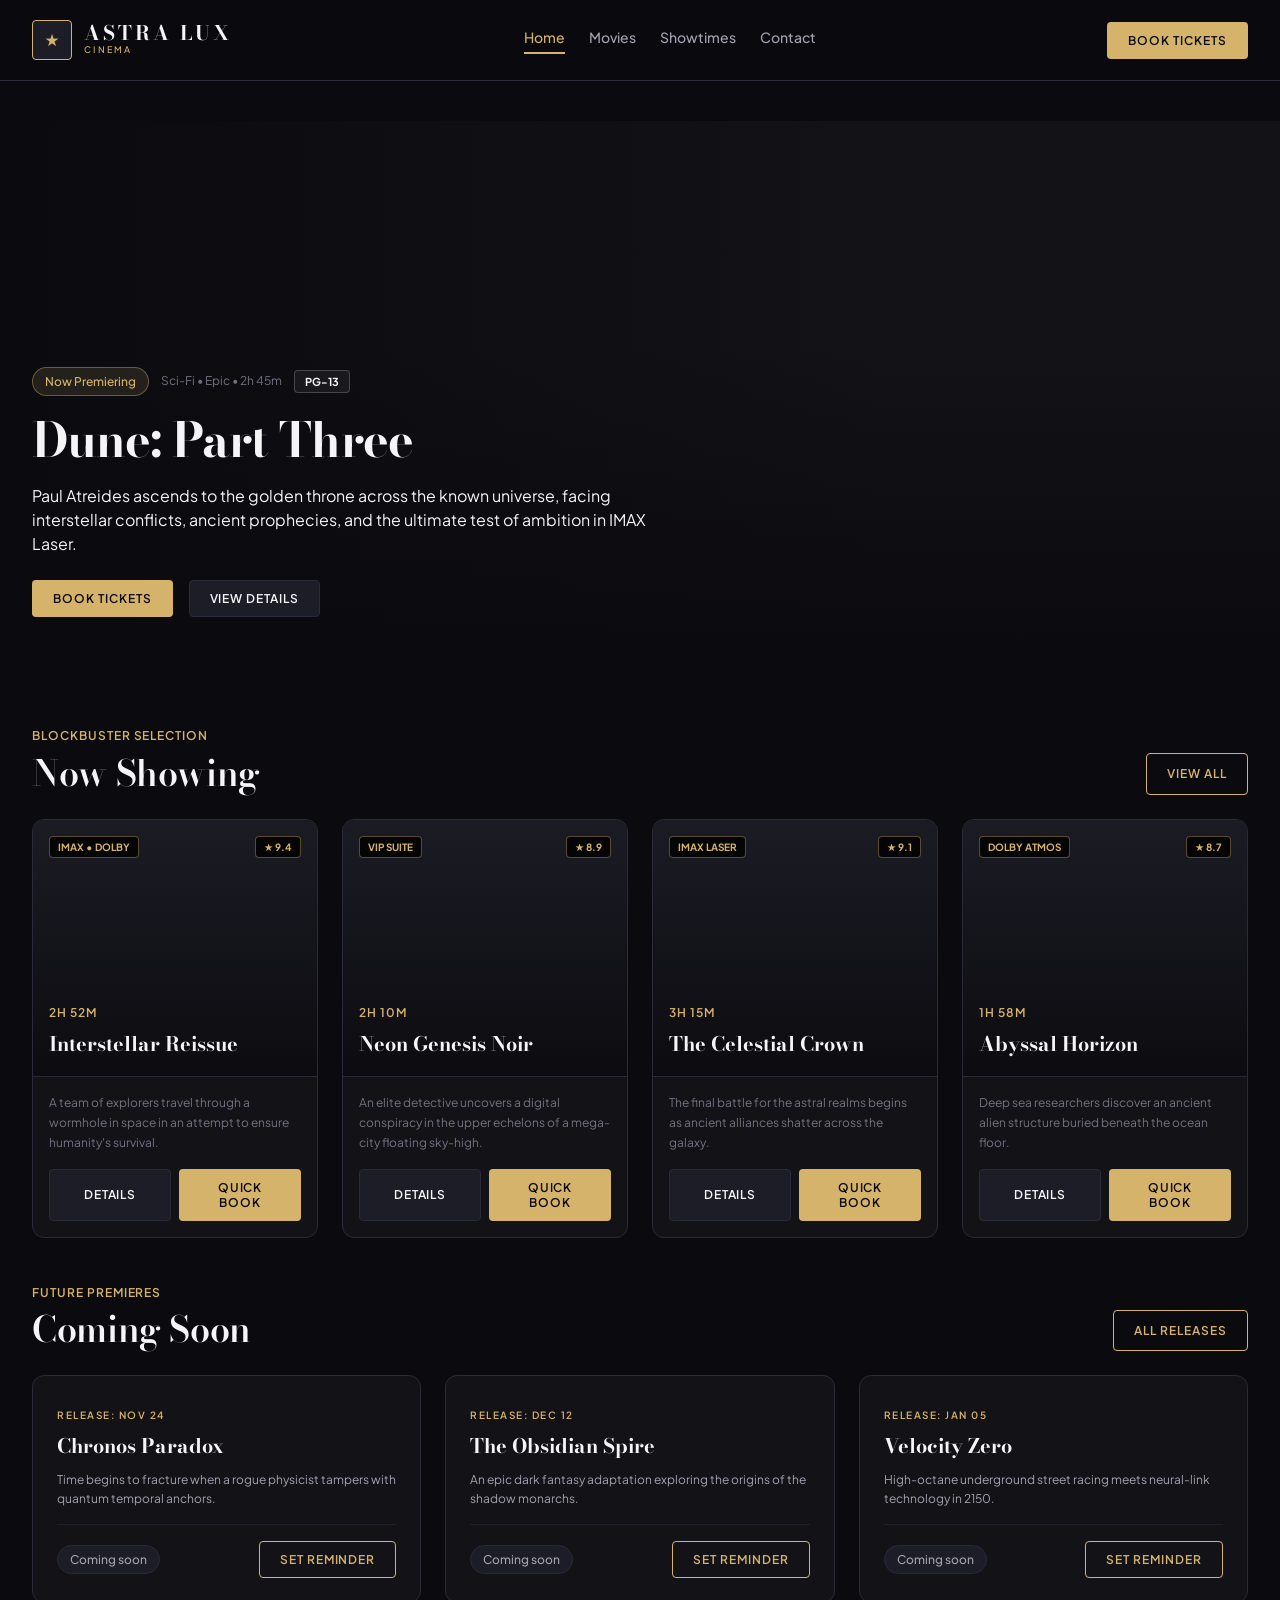
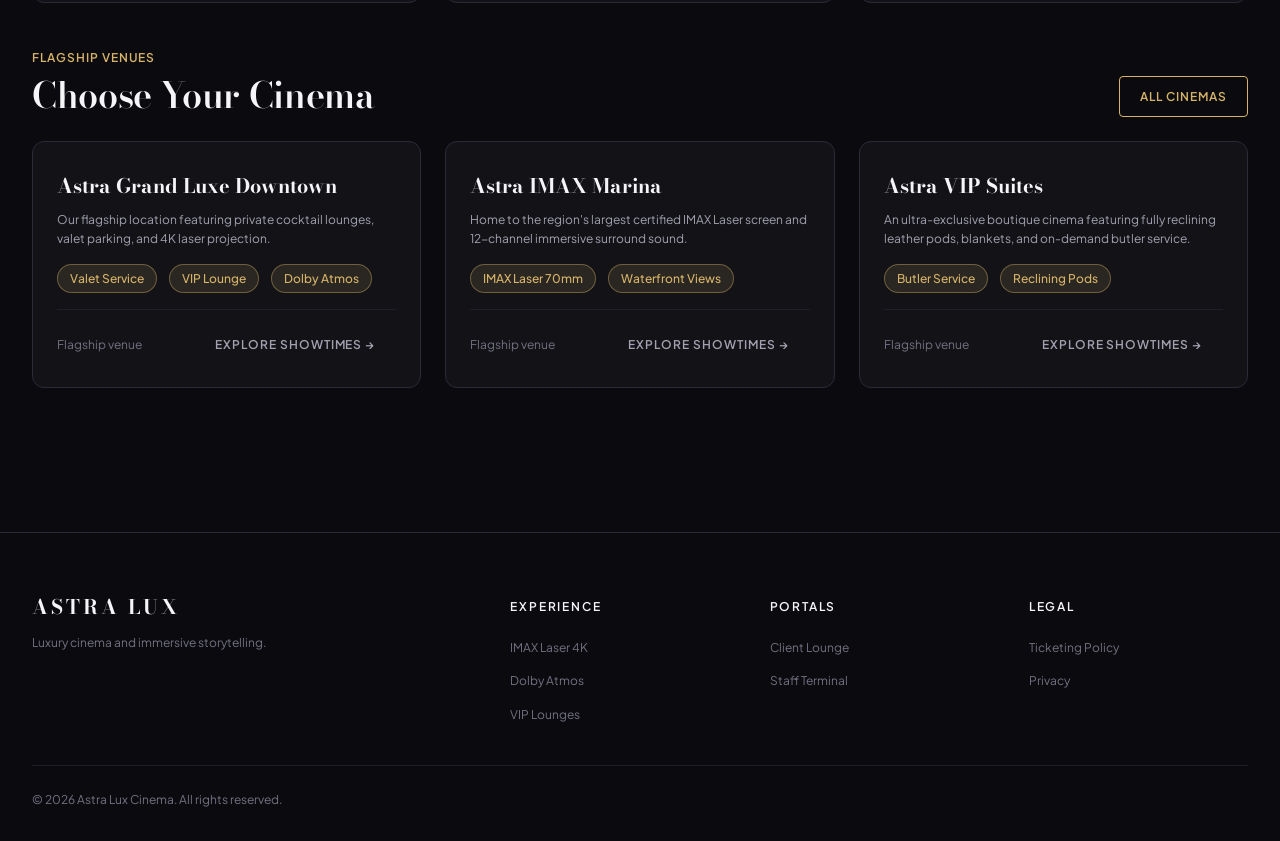
==== commit 30776c2a: "feat: build homepage with design system components" ====
--- a/index.html
+++ b/index.html
@@ -4,7 +4,7 @@
 <head>
     <meta charset="UTF-8">
     <meta name="viewport" content="width=device-width, initial-scale=1.0">
-    <title>Astra Lux Design System</title>
+    <title>Astra Lux Cinema</title>
 
     <link rel="preconnect" href="https://fonts.googleapis.com">
     <link rel="preconnect" href="https://fonts.gstatic.com" crossorigin>
@@ -26,298 +26,221 @@
             </div>
 
             <nav class="nav">
-                <a class="nav-link active" href="#">Overview</a>
-                <a class="nav-link" href="#">Movies</a>
-                <a class="nav-link" href="#">Showtimes</a>
+                <a class="nav-link active" href="#">Home</a>
+                <a class="nav-link" href="#now-showing">Movies</a>
+                <a class="nav-link" href="#cinemas">Showtimes</a>
                 <a class="nav-link" href="#">Contact</a>
             </nav>
-            
-        <div class="header-actions">
-            <button class="btn btn-primary">Book Tickets</button>
-            <button class="nav-toggle" aria-label="Open menu" aria-expanded="false">☰</button>
+
+            <div class="header-actions">
+                <button class="btn btn-primary">Book Tickets</button>
+                <button class="nav-toggle" aria-label="Open menu" aria-expanded="false">☰</button>
+            </div>
         </div>
     </header>
 
     <main>
-        <div class="container">
-
-            <section>
-                <p class="label-lg">Heading</p>
-                <h1 class="heading-xl">Cinematic Grandeur Redefined</h1>
-                <h2 class="heading-lg">Exclusive VIP Screening Suites</h2>
-                <h3 class="heading-md">Reserve Private Lounges</h3>
-                <h4 class="heading-sm">Dolby Atmos Experience</h4>
-            </section>
-
-            <section>
-                <p class="label-lg">Body</p>
-                <p class="body-lg">Body LG, 16px. Step into a sanctuary engineered for the purist cinephile.</p>
-                <p class="body-md">Body MD, 14px. Tickets reserved online remain on hold for 10 minutes.</p>
-                <p class="body-sm">Body SM, 12px. Subject to standard ticketing conditions.</p>
-            </section>
-
-            <section>
-                <p class="label-lg">Now Showing</p>
-                <p class="label-md">Auditorium 01</p>
-                <p class="label-sm">Row H • Seat 14</p>
-            </section>
-            <section>
-                <p class="label-lg">Buttons</p>
-
-                <div class="btn-row">
-                    <button class="btn btn-primary">Book Tickets</button>
-                    <button class="btn btn-outline">View Details</button>
-                    <button class="btn btn-surface">Back</button>
-                    <button class="btn btn-ghost">Return</button>
-                    <button class="btn btn-danger">Cancel Reservation</button>
-                    <button class="btn btn-primary" disabled>Sold Out</button>
-                </div>
-
-                <div class="btn-row">
-                    <button class="btn btn-icon btn-surface" aria-label="Bookmark">★</button>
-                    <button class="btn btn-icon btn-primary" aria-label="Play">▶</button>
-                    <button class="btn btn-pill">IMAX Laser 4K</button>
-                </div>
-            </section>
-            <section>
-                <p class="label-lg">Forms</p>
-
-                <div class="form-group">
-                    <label class="form-label" for="name">
-                        Full Name <span class="form-required">*</span>
-                    </label>
-                    <input class="form-input" id="name" type="text" placeholder="e.g. Eleanor Vance">
-                    <span class="form-help">Used for ticket verification.</span>
-                </div>
-
-                <div class="form-group">
-                    <label class="form-label" for="promo">Promo Code</label>
-                    <input class="form-input error" id="promo" type="text" value="GOLDEN2024">
-                    <span class="form-error">Coupon code has expired.</span>
-                </div>
-
-                <div class="form-group">
-                    <label class="form-label" for="seat">Seat Lock</label>
-                    <input class="form-input" id="seat" type="text" value="Row VIP-E" disabled>
-                </div>
-
-                <div class="form-group">
-                    <label class="form-label" for="note">Note</label>
-                    <textarea class="form-input form-textarea" id="note" placeholder="Special requests..."></textarea>
-                </div>
-                <div class="form-grid">
-                    <div class="form-group">
-                        <label class="form-label" for="cinema">Select Cinema</label>
-                        <div class="form-select-wrap">
-                            <select class="form-select" id="cinema">
-                                <option>Astra Grand Luxe</option>
-                                <option>Astra IMAX Marina</option>
-                                <option>Astra VIP Suites</option>
-                            </select>
-                        </div>
-                    </div>
-
-                    <div class="form-group">
-                        <label class="form-label" for="search">Search</label>
-                        <div class="form-search">
-                            <span class="form-icon">⌕</span>
-                            <input class="form-input" id="search" type="text" placeholder="Search films, actors...">
-                        </div>
-                    </div>
-                </div>
-
-                <label class="form-check">
-                    <input type="checkbox" checked>
+        <section class="hero" style="background-image: url('assets/images/banners/hero.jpg')">
+            <div class="container">
+                <div class="hero-content">
+                    <div class="hero-meta">
+                        <span class="badge badge-gold">Now Premiering</span>
+                        <span class="body-sm">Sci-Fi • Epic • 2h 45m</span>
+                        <span class="badge badge-rating">PG-13</span>
+                    </div>
+                    <h1 class="heading-xl hero-title">Dune: Part Three</h1>
+                    <p class="body-lg hero-text">Paul Atreides ascends to the golden throne across the known universe, facing interstellar conflicts, ancient prophecies, and the ultimate test of ambition in IMAX Laser.</p>
+                    <div class="btn-row" style="margin-top:0">
+                        <button class="btn btn-primary">Book Tickets</button>
+                        <button class="btn btn-surface">View Details</button>
+                    </div>
+                </div>
+            </div>
+        </section>
+
+        <section class="section" id="now-showing">
+            <div class="container">
+                <div class="section-head">
                     <div>
-                        <span class="form-check-title">Add Concierge Service ($15)</span>
-                        <p class="form-check-desc">In-seat drinks and pastry service.</p>
-                    </div>
-                </label>
-
-                <label class="form-check">
-                    <input type="radio" name="tier" checked>
-                    <div><span class="form-check-title">IMAX Laser 4K ($24.50)</span></div>
-                </label>
-
-                <label class="form-check">
-                    <input type="radio" name="tier">
-                    <div><span class="form-check-title">VIP Private Suite ($45)</span></div>
-                </label>
-
-            </section>
-            <section>
-                <p class="label-lg">Cards</p>
+                        <span class="label-lg">Blockbuster Selection</span>
+                        <h2 class="heading-lg">Now Showing</h2>
+                    </div>
+                    <a class="btn btn-outline" href="#">View all</a>
+                </div>
+                <div class="movie-grid">
+                    <article class="movie-card">
+                        <div class="movie-poster movie-poster-img" style="--poster: url('assets/images/movies/interstellar.jpg')">
+                            <div class="poster-top">
+                                <span class="poster-tag poster-tag-gold">IMAX • Dolby</span>
+                                <span class="poster-tag poster-tag-gold">★ 9.4</span>
+                            </div>
+                            <div>
+                                <span class="label-lg">2h 52m</span>
+                                <h3 class="card-title">Interstellar Reissue</h3>
+                            </div>
+                        </div>
+                        <div class="movie-body">
+                            <p class="body-sm">A team of explorers travel through a wormhole in space in an attempt to ensure humanity's survival.</p>
+                            <div class="movie-actions">
+                                <button class="btn btn-surface">Details</button>
+                                <button class="btn btn-primary">Quick Book</button>
+                            </div>
+                        </div>
+                    </article>
+                    <article class="movie-card">
+                        <div class="movie-poster movie-poster-img" style="--poster: url('assets/images/movies/neon-genesis-noir.jpg')">
+                            <div class="poster-top">
+                                <span class="poster-tag poster-tag-gold">VIP Suite</span>
+                                <span class="poster-tag poster-tag-gold">★ 8.9</span>
+                            </div>
+                            <div>
+                                <span class="label-lg">2h 10m</span>
+                                <h3 class="card-title">Neon Genesis Noir</h3>
+                            </div>
+                        </div>
+                        <div class="movie-body">
+                            <p class="body-sm">An elite detective uncovers a digital conspiracy in the upper echelons of a mega-city floating sky-high.</p>
+                            <div class="movie-actions">
+                                <button class="btn btn-surface">Details</button>
+                                <button class="btn btn-primary">Quick Book</button>
+                            </div>
+                        </div>
+                    </article>
+                    <article class="movie-card">
+                        <div class="movie-poster movie-poster-img" style="--poster: url('assets/images/movies/celestial-crown.jpg')">
+                            <div class="poster-top">
+                                <span class="poster-tag poster-tag-gold">IMAX Laser</span>
+                                <span class="poster-tag poster-tag-gold">★ 9.1</span>
+                            </div>
+                            <div>
+                                <span class="label-lg">3h 15m</span>
+                                <h3 class="card-title">The Celestial Crown</h3>
+                            </div>
+                        </div>
+                        <div class="movie-body">
+                            <p class="body-sm">The final battle for the astral realms begins as ancient alliances shatter across the galaxy.</p>
+                            <div class="movie-actions">
+                                <button class="btn btn-surface">Details</button>
+                                <button class="btn btn-primary">Quick Book</button>
+                            </div>
+                        </div>
+                    </article>
+                    <article class="movie-card">
+                        <div class="movie-poster movie-poster-img" style="--poster: url('assets/images/movies/abyssal-horizon.jpg')">
+                            <div class="poster-top">
+                                <span class="poster-tag poster-tag-gold">Dolby Atmos</span>
+                                <span class="poster-tag poster-tag-gold">★ 8.7</span>
+                            </div>
+                            <div>
+                                <span class="label-lg">1h 58m</span>
+                                <h3 class="card-title">Abyssal Horizon</h3>
+                            </div>
+                        </div>
+                        <div class="movie-body">
+                            <p class="body-sm">Deep sea researchers discover an ancient alien structure buried beneath the ocean floor.</p>
+                            <div class="movie-actions">
+                                <button class="btn btn-surface">Details</button>
+                                <button class="btn btn-primary">Quick Book</button>
+                            </div>
+                        </div>
+                    </article>
+                </div>
+            </div>
+        </section>
+
+        <section class="section" id="coming-soon">
+            <div class="container">
+                <div class="section-head">
+                    <div>
+                        <span class="label-lg">Future Premieres</span>
+                        <h2 class="heading-lg">Coming Soon</h2>
+                    </div>
+                    <a class="btn btn-outline" href="#">All releases</a>
+                </div>
                 <div class="card-grid">
-                    <div class="card">
-                        <span class="card-label">Standard Card</span>
-                        <h3 class="card-title">Concierge VIP Lounge</h3>
-                        <p class="card-text">Standard card using surface background and a thin border.</p>
-                        <div class="card-footer">
-                            <span class="body-sm">Level 1</span>
-                            <button class="btn btn-ghost">Explore →</button>
-                        </div>
-                    </div>
-                    <div class="movie-card">
-                        <div class="movie-poster">
-                            <div class="poster-top">
-                                <div class="poster-tags">
-                                    <span class="poster-tag poster-tag-gold">IMAX 4K</span>
-                                    <span class="poster-tag">Dolby Atmos</span>
-                                </div>
-                                <span class="poster-tag">PG-13</span>
-                            </div>
-                            <div>
-                                <span class="label-lg">Sci-Fi • 2h 45m</span>
-                                <h3 class="card-title">Astra: Beyond Orbit</h3>
-                            </div>
-                        </div>
-                        <div class="movie-body">
-                            <div class="movie-row">
-                                <span>Next Screening</span>
-                                <span class="movie-time">20:30</span>
-                            </div>
-                            <div class="movie-actions">
-                                <button class="btn btn-surface">Details</button>
-                                <button class="btn btn-primary">Book</button>
-                            </div>
-                        </div>
-                    </div>
-
-                    <div class="pass">
-                        <div class="pass-header">
-                            <span class="label-lg">Active Booking Pass</span>
-                            <span class="pass-dot"></span>
-                        </div>
-
-                        <p class="pass-label">Reference Number</p>
-                        <p class="pass-ref">#AL-9842-LUX</p>
-
-                        <div class="pass-details">
-                            <div class="pass-row">
-                                <span>Auditorium</span>
-                                <span class="pass-value">VIP Hall 01</span>
-                            </div>
-                            <div class="pass-row">
-                                <span>Seats</span>
-                                <span class="pass-value pass-gold">Row E • 04, 05</span>
-                            </div>
-                            <div class="pass-row">
-                                <span>Amount Paid</span>
-                                <span class="pass-value">$48.00 USD</span>
-                            </div>
-                        </div>
-
-                        <button class="btn btn-outline pass-btn">View QR Code</button>
-                    </div>
-                </div>
-            </section>
-            <section>
-                <p class="label-lg">Badges &amp; Alerts</p>
-
-                <div class="badge-row">
-                    <span class="badge badge-gold">VIP Black Diamond</span>
-                    <span class="badge badge-neutral">Dolby Surround 7.1</span>
-                    <span class="badge badge-success"><span class="badge-dot"></span>Available Now</span>
-                    <span class="badge badge-warning"><span class="badge-dot"></span>Selling Fast</span>
-                    <span class="badge badge-error"><span class="badge-dot"></span>Sold Out</span>
-                    <span class="badge badge-rating">PG-13</span>
-                </div>
-
-                <div class="alert alert-info">
+                    <article class="card">
+                        <span class="card-label">Release: Nov 24</span>
+                        <h3 class="card-title">Chronos Paradox</h3>
+                        <p class="card-text">Time begins to fracture when a rogue physicist tampers with quantum temporal anchors.</p>
+                        <div class="card-footer">
+                            <span class="badge badge-neutral">Coming soon</span>
+                            <button class="btn btn-outline">Set Reminder</button>
+                        </div>
+                    </article>
+                    <article class="card">
+                        <span class="card-label">Release: Dec 12</span>
+                        <h3 class="card-title">The Obsidian Spire</h3>
+                        <p class="card-text">An epic dark fantasy adaptation exploring the origins of the shadow monarchs.</p>
+                        <div class="card-footer">
+                            <span class="badge badge-neutral">Coming soon</span>
+                            <button class="btn btn-outline">Set Reminder</button>
+                        </div>
+                    </article>
+                    <article class="card">
+                        <span class="card-label">Release: Jan 05</span>
+                        <h3 class="card-title">Velocity Zero</h3>
+                        <p class="card-text">High-octane underground street racing meets neural-link technology in 2150.</p>
+                        <div class="card-footer">
+                            <span class="badge badge-neutral">Coming soon</span>
+                            <button class="btn btn-outline">Set Reminder</button>
+                        </div>
+                    </article>
+                </div>
+            </div>
+        </section>
+
+        <section class="section" id="cinemas">
+            <div class="container">
+                <div class="section-head">
                     <div>
-                        <span class="alert-title">10-Minute Cart Hold Active</span>
-                        <p class="alert-text">Your seats are reserved. Complete payment before the timer expires.</p>
-                    </div>
-                    <span class="alert-timer">09:42</span>
-                </div>
-
-                <div class="alert alert-error">
-                    <div>
-                        <span class="alert-title">Seat Selection Conflict</span>
-                        <p class="alert-text">Seat E-04 was just reserved by another patron. Please choose another seat.
-                        </p>
-                    </div>
-                </div>
-            </section>
-            <section>
-                <p class="label-lg">Navigation</p>
-
-                <nav class="breadcrumb">
-                    <a href="#">Home</a>
-                    <span>/</span>
-                    <a href="#">Movies</a>
-                    <span>/</span>
-                    <a href="#">Sci-Fi</a>
-                    <span>/</span>
-                    <span class="breadcrumb-current">Interstellar Odyssey</span>
-                </nav>
-
-                <div class="tabs">
-                    <button class="tab active">Today (24 Oct) <span class="tab-count">8</span></button>
-                    <button class="tab">Tomorrow (25 Oct)</button>
-                    <button class="tab">Saturday (26 Oct)</button>
-                </div>
-
-                <div class="pagination">
-                    <span class="pagination-info">Showing 1-12 of 48 movies</span>
-                    <div class="pagination-pages">
-                        <button class="page-btn" disabled>←</button>
-                        <button class="page-btn active">1</button>
-                        <button class="page-btn">2</button>
-                        <button class="page-btn">3</button>
-                        <button class="page-btn">→</button>
-                    </div>
-                </div>
-            </section>
-            <section>
-                <p class="label-lg">Overlays &amp; Loading</p>
-
-                <div class="overlay-grid">
-
-                    <!-- Modal -->
-                    <div class="modal">
-                        <div class="modal-header">
-                            <div>
-                                <span class="label-lg">Concierge Confirmation</span>
-                                <h4 class="card-title">Confirm VIP Suite Booking</h4>
-                            </div>
-                            <button class="modal-close" aria-label="Close">✕</button>
-                        </div>
-                        <p class="modal-text">You are about to finalize your reservation for Auditorium VIP 01.</p>
-                        <div class="modal-actions">
-                            <button class="btn btn-surface">Cancel</button>
-                            <button class="btn btn-primary">Confirm</button>
-                        </div>
-                    </div>
-
-                    <!-- Loading -->
-                    <div class="card">
-                        <div class="loading-row">
-                            <div class="spinner"></div>
-                            <div>
-                                <p class="loading-title">Synchronizing Seat Grid...</p>
-                                <p class="loading-sub">Polling live seat status</p>
-                            </div>
-                        </div>
-                        <div class="skeleton-box">
-                            <div class="skeleton skeleton-line-lg"></div>
-                            <div class="skeleton skeleton-line-md"></div>
-                            <div class="skeleton skeleton-block"></div>
-                        </div>
-                    </div>
-
-                    <!-- Trạng thái trống -->
-                    <div class="empty">
-                        <div class="empty-icon">🎟</div>
-                        <h4 class="card-title">No Upcoming Bookings</h4>
-                        <p class="empty-text">You haven't reserved any screenings yet. Explore the catalog to secure
-                            your seat.</p>
-                        <button class="btn btn-primary">Browse Showtimes</button>
-                    </div>
-                </div>
-            </section>
-        </div>
+                        <span class="label-lg">Flagship Venues</span>
+                        <h2 class="heading-lg">Choose Your Cinema</h2>
+                    </div>
+                    <a class="btn btn-outline" href="#">All cinemas</a>
+                </div>
+                <div class="card-grid">
+                    <article class="card">
+                        <h3 class="card-title">Astra Grand Luxe Downtown</h3>
+                        <p class="card-text">Our flagship location featuring private cocktail lounges, valet parking, and 4K laser projection.</p>
+                        <div class="badge-row">
+                            <span class="badge badge-gold">Valet Service</span>
+                            <span class="badge badge-gold">VIP Lounge</span>
+                            <span class="badge badge-gold">Dolby Atmos</span>
+                        </div>
+                        <div class="card-footer">
+                            <span class="body-sm">Flagship venue</span>
+                            <button class="btn btn-ghost">Explore Showtimes →</button>
+                        </div>
+                    </article>
+                    <article class="card">
+                        <h3 class="card-title">Astra IMAX Marina</h3>
+                        <p class="card-text">Home to the region's largest certified IMAX Laser screen and 12-channel immersive surround sound.</p>
+                        <div class="badge-row">
+                            <span class="badge badge-gold">IMAX Laser 70mm</span>
+                            <span class="badge badge-gold">Waterfront Views</span>
+                        </div>
+                        <div class="card-footer">
+                            <span class="body-sm">Flagship venue</span>
+                            <button class="btn btn-ghost">Explore Showtimes →</button>
+                        </div>
+                    </article>
+                    <article class="card">
+                        <h3 class="card-title">Astra VIP Suites</h3>
+                        <p class="card-text">An ultra-exclusive boutique cinema featuring fully reclining leather pods, blankets, and on-demand butler service.</p>
+                        <div class="badge-row">
+                            <span class="badge badge-gold">Butler Service</span>
+                            <span class="badge badge-gold">Reclining Pods</span>
+                        </div>
+                        <div class="card-footer">
+                            <span class="body-sm">Flagship venue</span>
+                            <button class="btn btn-ghost">Explore Showtimes →</button>
+                        </div>
+                    </article>
+                </div>
+            </div>
+        </section>
     </main>
+
     <footer class="site-footer">
         <div class="container">
             <div class="footer-grid">
@@ -325,7 +248,6 @@
                     <span class="logo-name">Astra Lux</span>
                     <p class="footer-desc">Luxury cinema and immersive storytelling.</p>
                 </div>
-
                 <div>
                     <span class="footer-title">Experience</span>
                     <ul class="footer-links">
@@ -334,7 +256,6 @@
                         <li><a href="#">VIP Lounges</a></li>
                     </ul>
                 </div>
-
                 <div>
                     <span class="footer-title">Portals</span>
                     <ul class="footer-links">
@@ -342,7 +263,6 @@
                         <li><a href="#">Staff Terminal</a></li>
                     </ul>
                 </div>
-
                 <div>
                     <span class="footer-title">Legal</span>
                     <ul class="footer-links">
@@ -351,12 +271,11 @@
                     </ul>
                 </div>
             </div>
-
             <div class="footer-bottom">© 2026 Astra Lux Cinema. All rights reserved.</div>
-
         </div>
     </footer>
-        <script src="assets/js/main.js"></script>
+
+    <script src="assets/js/main.js"></script>
 </body>
 
 </html>
--- a/assets/css/style.css
+++ b/assets/css/style.css
@@ -6,6 +6,7 @@
 @import url("cards.css");
 @import url("feedback.css");
 @import url("layout.css");
-@import url("responsive.css");
 @import url("navigation.css");
-@import url("overlays.css");+@import url("overlays.css");
+@import url("sections.css");
+@import url("responsive.css");
